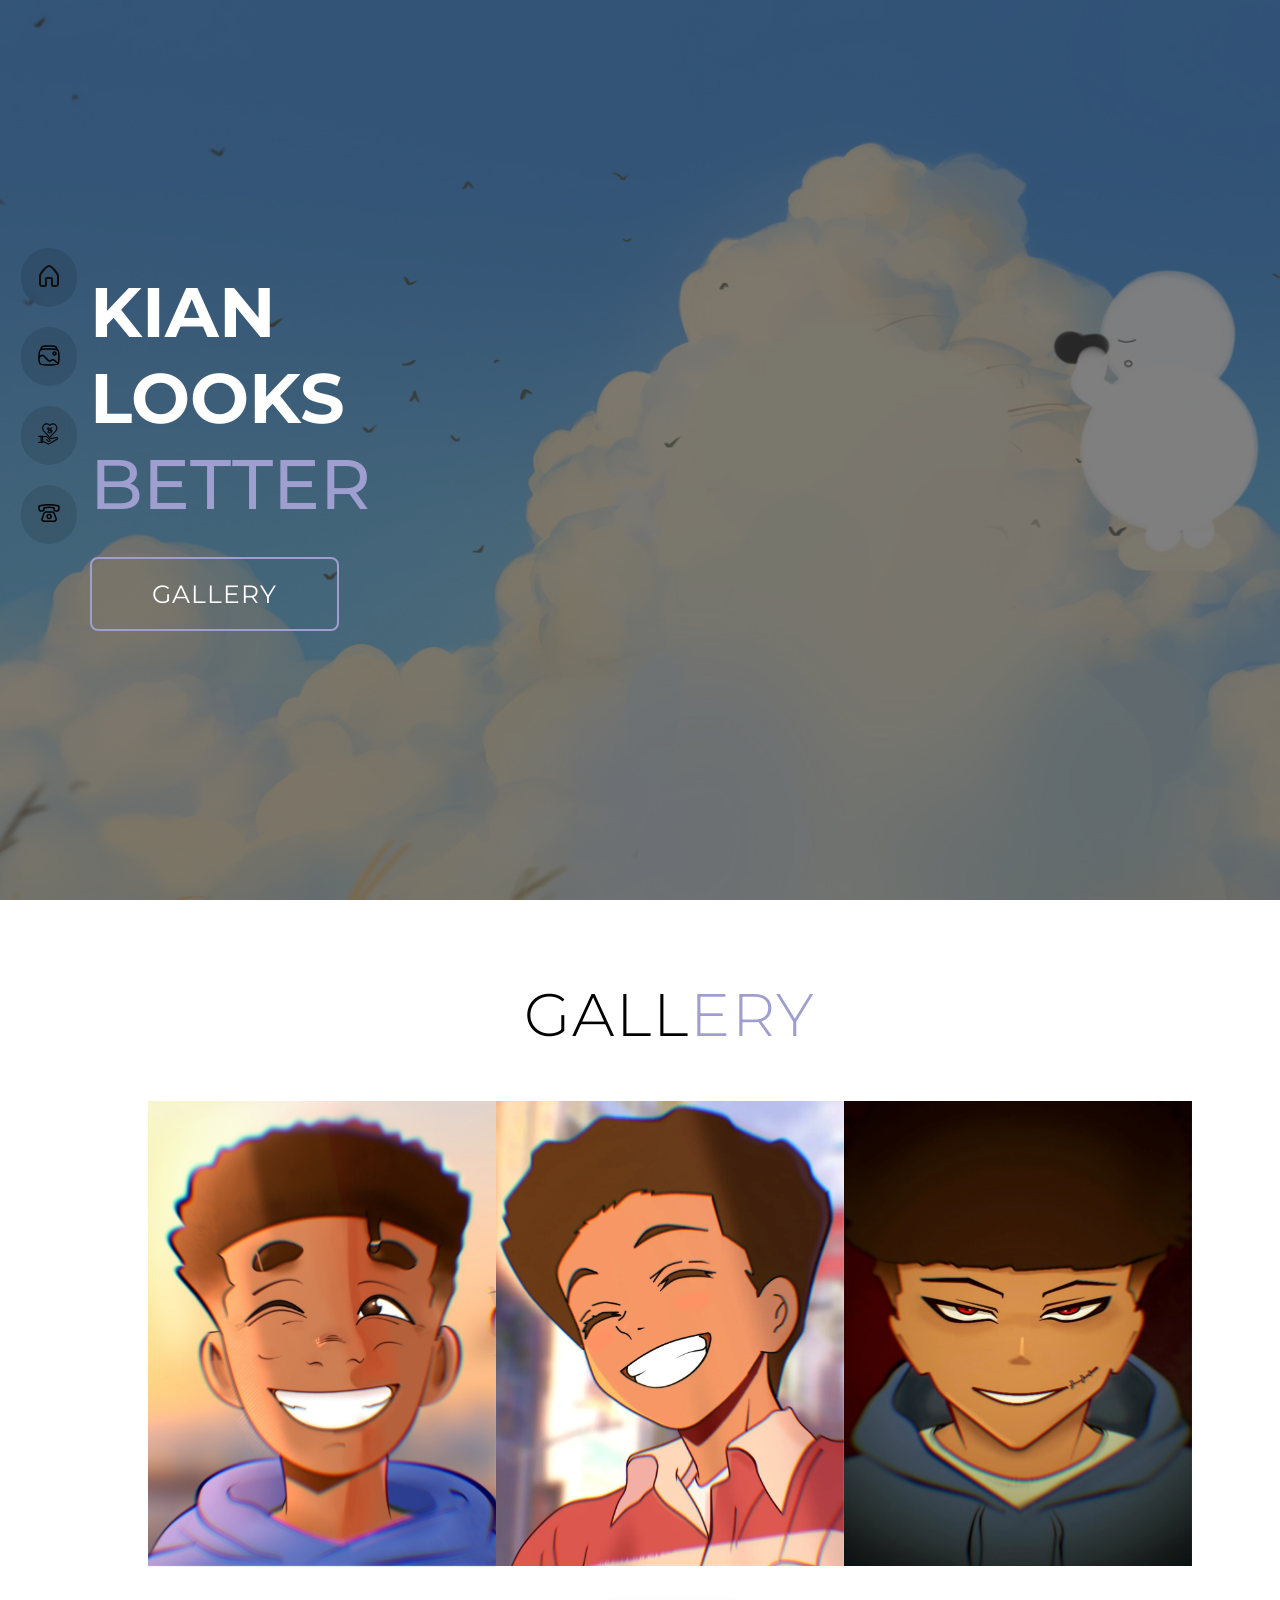
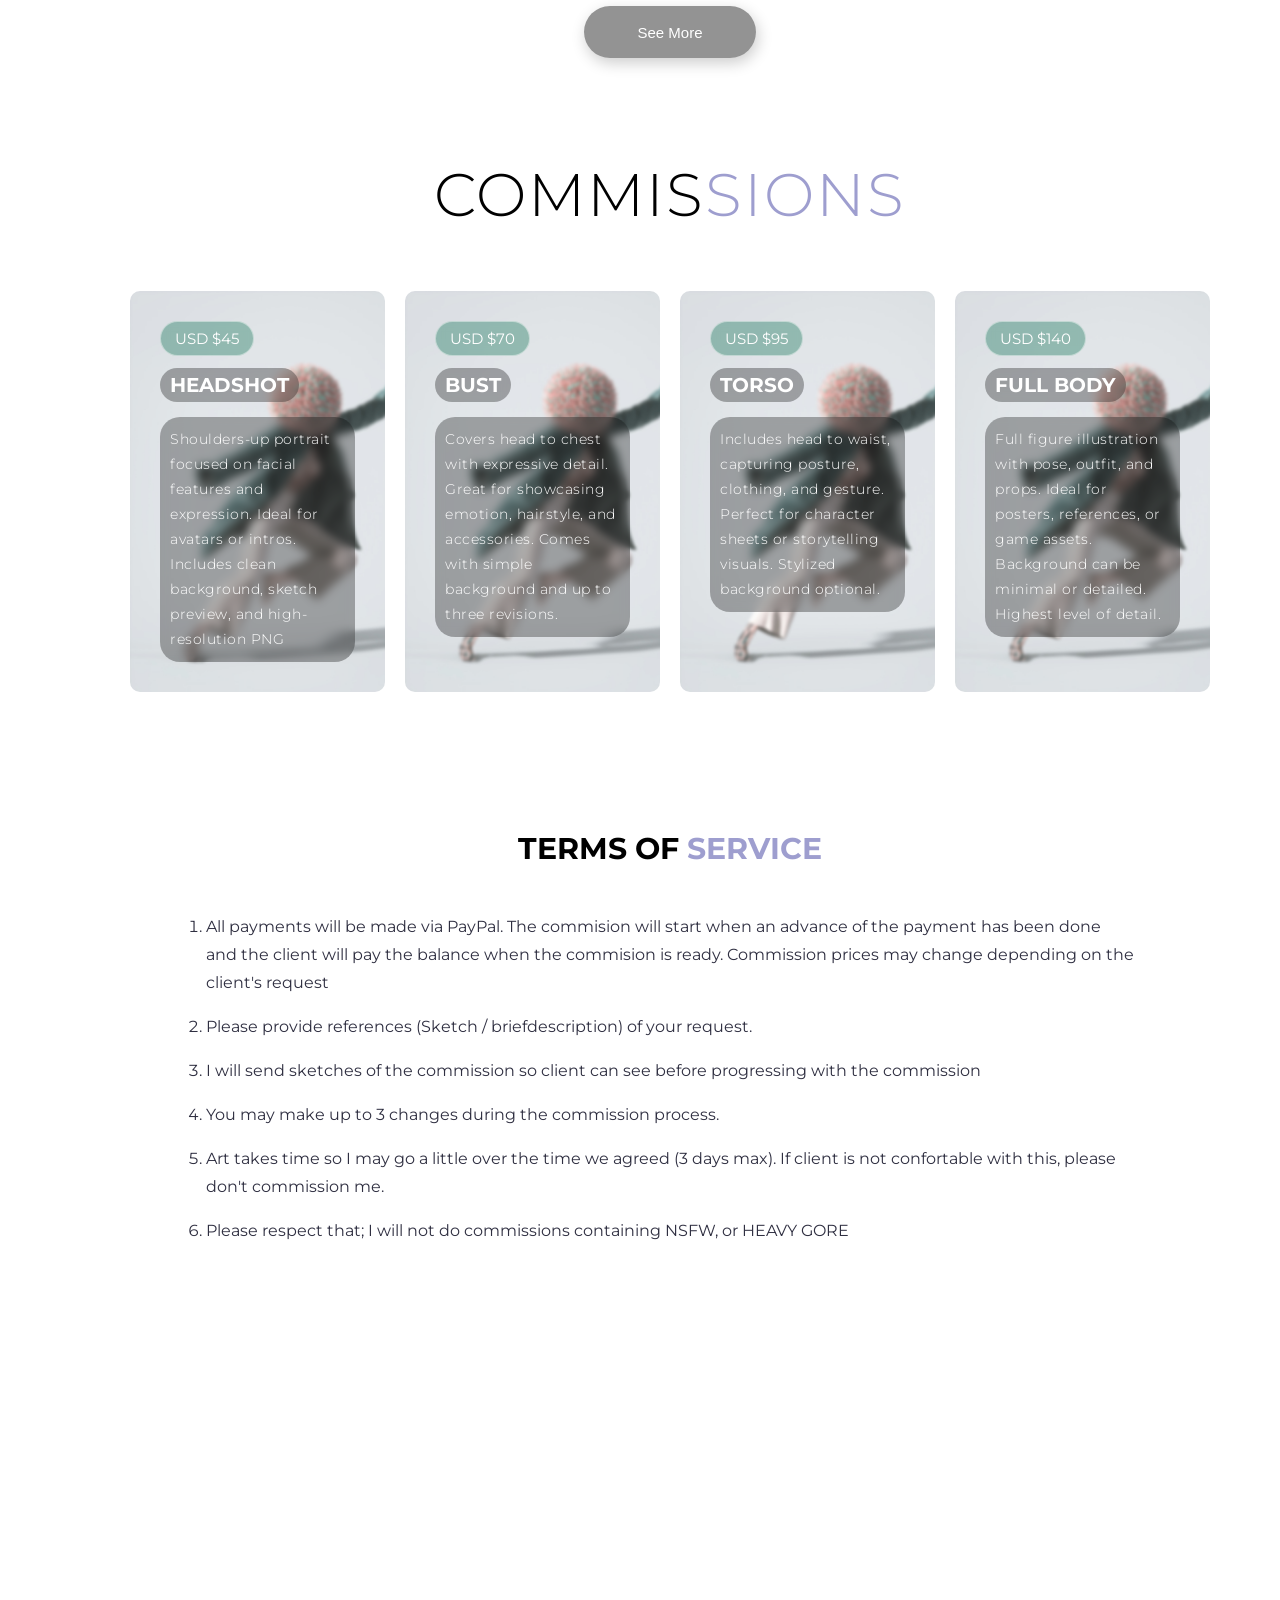
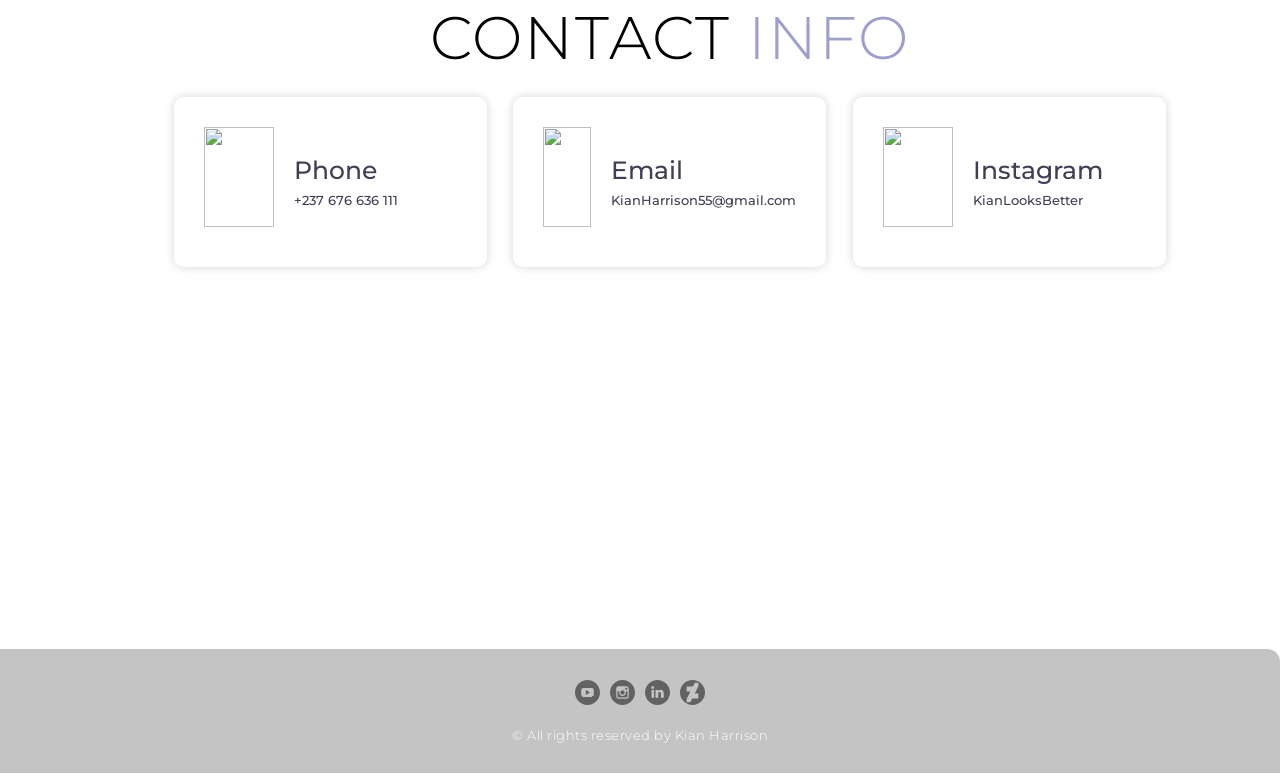
==== index.html @ c5bd02fd "initail commit" ====
<!DOCTYPE html>

<html lang="en">
<head>
  <meta charset="UTF-8">
  <meta http-equiv="X-UA-Compatible" content="IE=edge">
  <meta name="viewport" content="width=device-width, initial-scale=1.0">
  
  <title>KianLooksBetter</title>
  <meta name="title" content="KianLooksBetter | Digital Artist & Animator">
  <meta name="description" content="Professional website of Kian Harrison, known for his online brand KianLooksBetter. Kian is a digital artist, 2D/3D animator, motion graphics designer, and a software engineering student in FET.">
  <meta name="robots" content="index, follow">
  <link rel="canonical" href="https://kianlooksbetter.netlify.app/">

  <meta property="og:type" content="website">
  <meta property="og:url" content="https://kianlooksbetter.netlify.app/">
  <meta property="og:title" content="kianlooksbetter - digital artist">
  <meta property="og:description" content="Kian creates vibrant digital illustrations; produces, directs, and animates stylized animated short films, animated music videos, and creates animated ads for brand recognition. Kian also shares his personal work of story-time animations and short comedic skits on platforms like YouTube and Instagram.">
  <meta property="og:image" content="https://kianlooksbetter.netlify.app/og-image.jpg"> <meta name="twitter:card" content="summary_large_image">
  <meta name="twitter:url" content="https://kianlooksbetter.netlify.app/">
  <meta name="twitter:title" content="kianlooksbetter - digital artist">
  <meta name="twitter:description" content="Kian creates vibrant digital illustrations, stylized animated short films, and animated ads for brand recognition.">
  <meta name="twitter:image" content="https://kianlooksbetter.netlify.app/og-image.jpg">

  <meta name="google-site-verification" content="Yb14NvJDjjYv91rK5O_ESlrS-zymv6TbmRtgCxAsvvU" />
  <link rel="icon" type="image/svg+xml" href="logo.svg">
  
  <link rel="preconnect" href="https://fonts.googleapis.com">
  <link rel="preconnect" href="https://fonts.gstatic.com" crossorigin>

  <link rel="stylesheet" href="css/style.css">
  <link rel="stylesheet" href="https://fonts.googleapis.com/css2?family=Material+Symbols+Rounded:opsz,wght,FILL,GRAD@48,400,0,0" />
</head>
<body>

      <!-- Hero Section  -->
      <section id="hero">
        <div class="hero container">
          <div>
            <h1>KIAN<span></span></h1>
            <h1>LOOKS<span></span></h1>
            <h1>BETTER <span></span></h1>
            <a href="gallery.html" type="button" class="cta">Gallery</a>
          </div>
        </div>
      </section>
      <!-- End Hero Section  -->
      <br><br><br><br><br><br>

    <div class="nav-grid2">
        <a href="#hero" data-after="Home">
          <div class="nav-options2">
            <img src="icons/home-icon.svg">
            <p style="margin-left: -4px;">Home</p>
         </div>
        </a>
        <a href="#gallery" data-after="gallery">
          <div class="nav-options2">
            <img src="icons/gallery-icon.svg">
            <p style="margin-left: -7px;">Gallery</p>
         </div>
        </a>
        <a href="#services" data-after="Service">
          <div class="nav-options2">
            <img src="icons/commission-icon.svg">
            <p>Commi..</p>
         </div>
        </a>
        <a href="#contact" data-after="Contact">
          <div class="nav-options2">
            <img src="icons/contact-icon.svg">
            <p>Contact</p>
         </div>
        </a>
    </div>
    <div class="nav-grid">
      <a href="#hero" data-after="Home">
        <div class="nav-options">
          <img src="icons/home-icon.svg">
          <p>Home</p>
       </div>
      </a>
      <a href="#gallery" data-after="gallery">
        <div class="nav-options">
          <img src="icons/gallery-icon.svg">
          <p>Gallery</p>
       </div>
      </a>
      <a href="#services" data-after="Service">
        <div class="nav-options">
          <img src="icons/commission-icon.svg">
          <p>Commisions</p>
       </div>
      </a>
      <a href="#contact" data-after="Contact">
        <div class="nav-options">
          <img src="icons/contact-icon.svg">
          <p>Contact</p>
       </div>
      </a>
  </div>
    <div class="feed-grid">   

      <!-- Gallery Section -->
      <section id="gallery">
        <h1 class="section-title">Gall<span>ery</span></h1>
        <div class="contain">
        <div class="photo-gallery">
          <div>
              <img src="art/1.jpg">
          </div>
          <div>
              <img src="art/2.jpg">
          </div>
          <div>
              <img src="art/3.png">
          </div>
        </div>
    </div>
        <a href="gallery.html"><input type="button" class="button" name="" value="See More" style="align-items: center; align-content: center; justify-content: center; margin: auto; display: flex;"></a>
      </section>
      <!-- End Gallery Section -->

      <!-- Service Section -->
      <section id="services">
        <div class="services container">
          <div class="service-top">
            <h1 class="section-title">commis<span>sions</span></h1>
          </div>
          <div class="service-bottom">
            <a class="service-card-link" href="service-details.html?service=headshot" aria-label="View HeadShot commission details">
              <div class="service-item" style="background-image: url(img/paint.jpg);">
                <span class="service-price">USD $45</span>
                <h2>HeadShot</h2>
                <p>Shoulders-up portrait focused on facial features and expression. Ideal for avatars or intros. Includes clean background, sketch preview, and high-resolution PNG</p>
              </div>
            </a>
            <a class="service-card-link" href="service-details.html?service=bust" aria-label="View Bust commission details">
              <div class="service-item" style="background-image: url(img/paint.jpg);">
                <span class="service-price">USD $70</span>
                <h2>Bust</h2>
                <p>Covers head to chest with expressive detail. Great for showcasing emotion, hairstyle, and accessories. Comes with simple background and up to three revisions.</p>
              </div>
            </a>
            <a class="service-card-link" href="service-details.html?service=torso" aria-label="View Torso commission details">
              <div class="service-item" style="background-image: url(img/paint.jpg);">
                <span class="service-price">USD $95</span>
                <h2>Torso</h2>
                <p>Includes head to waist, capturing posture, clothing, and gesture. Perfect for character sheets or storytelling visuals. Stylized background optional.</p>
              </div>
            </a>
            <a class="service-card-link" href="service-details.html?service=full-body" aria-label="View Full Body commission details">
              <div class="service-item" style="background-image: url(img/paint.jpg);">
                <span class="service-price">USD $140</span>
                <h2>Full Body</h2>
                <p>Full figure illustration with pose, outfit, and props. Ideal for posters, references, or game assets. Background can be minimal or detailed. Highest level of detail.</p>
              </div>
            </a>
          </div>
          <br><br><br><br><br><br>
          <div style="padding: 60px 10% 0px 10%;">
            
            <h1 style="font-size: 30px;">TERMS OF <span style="color: rgb(158, 158, 207);">SERVICE</span></h1><br><br>

            <div style="font-size: 16px; padding-top: 10px;">
              <ol style="list-style-type: number; text-align: left;">
                <li style="padding-top: 10px; color: rgb(47, 47, 65); line-height: 28px;"> All payments will be made via PayPal. The commision will start when an advance of the payment has been done and the client will pay the balance when the commision is ready. Commission prices may change depending on the client's request</li>
                <li style="padding-top: 16px; color: rgb(47, 47, 65); line-height: 28px;"> Please provide references (Sketch / briefdescription) of your request.</li>
                <li style="padding-top: 16px; color: rgb(47, 47, 65); line-height: 28px;"> I will send sketches of the commission so client can see before progressing with the commission</li>
                <li style="padding-top: 16px; color: rgb(47, 47, 65); line-height: 28px;"> You may make up to 3 changes during the commission process.</li>
                <li style="padding-top: 16px; color: rgb(47, 47, 65); line-height: 28px;"> Art takes time so I may go a little over the time we agreed (3 days max). If client is not confortable with this, please don't commission me.</li>
                <li style="padding-top: 16px; color: rgb(47, 47, 65); line-height: 28px;"> Please respect that; I will not do commissions containing NSFW, or HEAVY GORE</li>
              </ol>
            </div>
        </div>        
      </div>
      </section>
      <!-- End Service Section -->
      <br><br><br>
      <!-- Contact Section -->
      <section id="contact">
        <div class="contact container">
          <div>
            <h1 class="section-title">Contact <span>info</span></h1><br>
          </div>
          <div class="contact-items">
            <div class="contact-item">
              <div class="icon"><img src="https://img.icons8.com/bubbles/100/000000/phone.png" /></div>
              <div class="contact-info">
                <h1>Phone</h1>
                <h2>+237 676 636 111</h2>
              </div>
            </div>
            <div class="contact-item">
              <div class="icon"><img src="https://img.icons8.com/bubbles/100/000000/new-post.png" /></div>
              <div class="contact-info">
                <h1>Email</h1>
                <h2>KianHarrison55@gmail.com</h2>
              </div>
            </div>
              <div class="contact-item">
      
              <div class="icon"><img src="https://img.icons8.com/bubbles/100/000000/instagram.png" /></div>
              <div class="contact-info">
                <a href="https://www.instagram.com/kianlooksbetter/" target="_blank"><h1>Instagram</h1>
                <h2>KianLooksBetter</h2></a>
              </div>
            </div>   	
          </div>
        </div>
      </section>
      <!-- End Contact Section -->
      <br><br><br><br><br>

    </div>

      <!-- Footer -->
      <section id="footer">
        <div class="footer container">
        <div style="display: flex; padding-top: 2%; padding-bottom: 10px;">
          <div style=" opacity: 0.5;"><a href="https://www.youtube.com/@kianlooksbetter" target="_blank"><img src="icons/youtube-icon.svg" /></a></div>
          <div style=" opacity: 0.5;"><a href="https://www.instagram.com/kianlooksbetter" target="_blank"><img src="icons/instagram-icon.svg" /></a></div>
          <div style=" opacity: 0.5;"><a href="https://www.linkedin.com/kianlooksbetter" target="_blank"><img src="icons/linkedin-icon.svg" /></a></div>
          <div style=" opacity: 0.5;"><a href="https://www.deviantart.com/kianlooksbetter" target="_blank"><img style="border-radius: 50%;" src="icons/deviantart-icon.svg" /></a></div>
        </div>
          <p style="padding-bottom: 2%;">© All rights reserved by Kian Harrison</p>
        </div>
      </section>
      <!-- End Footer -->
  <script src="./app.js"></script>
</body>

</html>
---- css/style.css ----
@import 'https://fonts.googleapis.com/css?family=Montserrat:300, 400, 700&display=swap';
* {
  padding: 0;
  margin: 0;
  box-sizing: border-box;
}

html {
  font-size: 10px;
  font-family: 'Montserrat', sans-serif;
  scroll-behavior: smooth;
}

/* Scroll reveal system */
.reveal-ready {
  opacity: 0;
  transform: translate3d(0, 36px, 0) scale(0.985);
  filter: blur(6px);
  transition:
    opacity 780ms cubic-bezier(0.22, 1, 0.36, 1),
    transform 780ms cubic-bezier(0.22, 1, 0.36, 1),
    filter 780ms cubic-bezier(0.22, 1, 0.36, 1);
  transition-delay: var(--reveal-delay, 0ms);
  will-change: opacity, transform, filter;
}

.reveal-ready.revealed {
  opacity: 1;
  transform: translate3d(0, 0, 0) scale(1);
  filter: blur(0);
}

a {
  text-decoration: none;
}

.container {
  min-height: 100vh;
  width: 100%;
  display: flex;
  align-items: center;
  justify-content: center;
}
.container div div a img{
  width: 35px;
  height: 35px;
  padding: 5px;
}
img {
  height: 100%;
  width: 100%;
  object-fit: cover;
}
p {
  color: black;
  font-size: 1.4rem;
  margin-top: 5px;
  line-height: 2.5rem;
  font-weight: 300;
  letter-spacing: 0.05rem;
}
.section-title {
  font-size: 4rem;
  font-weight: 300;
  color: black;
  margin-bottom: 10px;
  text-transform: uppercase;
  letter-spacing: 0.2rem;
  text-align: center;
}
.section-title span {
  color: rgb(158, 158, 207);;
}

.contain{
    max-width: 1224px;
    width: 90%;
    margin: auto;
    padding: 40px 0;
}

.photo-gallery2{
    display: grid;
    grid-template-columns: 1fr 1fr 1fr 1fr;
    column-gap: 8px;
    row-gap: 30px;
}
.photo-gallery{
  display: grid;
  grid-template-columns: 1fr 1fr 1fr;
}
.card{
    position: relative;
}

.card p{
  position: absolute;
  bottom: 10px;
  padding-left: 5px;
  color: white;
  background-color: #94949449;
  transition: 0.25s ease;
  border-top-right-radius: 50px;
  border-bottom-right-radius: 50px;
}

.column{
    display: flex;
    flex-direction: column;
    gap: 20px;
}

.photo-gallery2 div img{
  width: 100%;
  height: 100%;
  object-fit: cover;
  transition: 0.5s ease;
  border-radius: 10px;
}

.photo-gallery2 div img:hover{
  width: 100%;
  height: 100%;
  box-shadow: 10px 10px 24px rgba(0,0,0,0.5);
  opacity: 0.95;
  cursor: zoom-in;
  border-radius: 0px;
}

.card:hover p{
  border-top-right-radius: 0px;
  border-bottom-right-radius: 0px;
}

.photo-gallery div img{
    width: 100%;
    height: 100%;
    object-fit: cover;
    transition: 0.5s ease;
}

.photo-gallery div img:hover{
    width: 100%;
    height: 100%;
    box-shadow: 10px 10px 24px rgba(0,0,0,0.5);
    opacity: 0.95;
}

.feed-grid{
  margin-left: 90px;
  margin-right: 30px;
}
.nav-grid{
    top: 22%;
    left: 0;
    right: 0;
    bottom: 34%;
    position: fixed;
    display: flex;
    flex-direction: column;
    align-items: center;
    width: 90px;
    z-index: 100;
    margin-left: 4px;
    justify-content: center;
    row-gap: 20px;
}
.nav-grid2{
  display: none;
}
.nav-options{
  position: relative;
  background-color:#0000001c;
  backdrop-filter: blur(8px);
  padding: 16px;
  border-radius: 50px;
  transition: 0.25s;
}

.nav-options img{
  width: 24px;
  height: 24px;
}

.nav-options p{
  position: absolute;
  top: 2%;
  left: 40px;
  padding: 8px 12px;
  display: none;
  transition: 0.25s;
}
.nav-options:hover{
  transform: translateX(46px);
  padding-right: 120px;
}
.nav-options:hover p{
  display: block;
  border-top-right-radius: 50px;
  border-bottom-right-radius: 50px;
}

@media(max-width: 768px){
    .photo-gallery{
        flex-direction: column;
    }
}

.button{
    width: 172px;
    height: 52px;
    font-size: 15px;
    color: white;
    background-color: #33333386;
    border:none;
    border-radius: 50px;
    transition: 0.25s;
    backdrop-filter: blur(4px);
    box-shadow: 2px 5px 15px rgba(0,0,0,0.2); 
}

.button:hover{
    cursor: pointer;
    background-color: #33333360;
}
.button:active{
  background-color: #33333327;
}

.btn{
    margin-top: 1rem;
    display: inline-block;
    background:var(--black);
    color:#fff;
    border-radius: .5rem;
    padding:.9rem 3rem;
    cursor: pointer;
    font-size: 1.7rem;
}

.btn:hover{
    background:var(--orange);
}
.cta {
  display: inline-block;
  padding: 10px 30px;
  color: white;
  background-color: transparent;
  border: 2px solid rgb(158, 158, 207);
  font-size: 2rem;
  text-transform: uppercase;
  letter-spacing: 0.1rem;
  margin-top: 30px;
  transition: 0.3s ease;
  transition-property: background-color, color;
  border-radius: 8px;
}
.cta:hover {
  color: white;
  background-color: rgb(158, 158, 207);
}
.brand h1 {
  font-size: 3rem;
  text-transform: uppercase;
  color: white;
}
.brand h1 span {
  color: rgb(158, 158, 207);
}

/* Header section */
#header .header {
  min-height: 8vh;
  background-color: rgba(31, 30, 30, 0.24);
  transition: 0.3s ease background-color;
}
#header .nav-bar {
  display: flex;
  align-items: center;
  justify-content: space-between;
  width: 100%;
  height: 100%;
  max-width: 1300px;
  padding: 0 10px;
}
#header .nav-list ul {
  list-style: none;
  position: absolute;
  background-color: gray;
  width: 100vw;
  height: 100vh;
  left: 100%;
  top: 0;
  display: flex;
  flex-direction: column;
  justify-content: center;
  align-items: center;
  z-index: 1;
  overflow-x: hidden;
  transition: 0.5s ease left;
}
#header .nav-list ul.active {
  left: 0%;
}
#header .nav-list ul a {
  font-size: 2.5rem;
  font-weight: 500;
  letter-spacing: 0.2rem;
  text-decoration: none;
  color: white;
  padding: 20px;
  display: block;
  transition: 0.3s;
}

#header .nav-list ul li:hover a {
  color: rgb(158, 158, 207);
  transition: 0.2s;
}
#header .hamburger {
  height: 60px;
  width: 60px;
  display: inline-block;
  border: 3px solid white;
  border-radius: 50%;
  position: relative;
  display: flex;
  align-items: center;
  justify-content: center;
  z-index: 100;
  cursor: pointer;
  transform: scale(0.8);
  margin-right: 20px;
}
#header .hamburger:after {
  position: absolute;
  content: '';
  height: 100%;
  width: 100%;
  border-radius: 50%;
  border: 3px solid white;
  animation: hamburger_puls 1s ease infinite;
}
#header .hamburger .bar {
  height: 2px;
  width: 30px;
  position: relative;
  background-color: white;
  z-index: -1;
}
#header .hamburger .bar::after,
#header .hamburger .bar::before {
  content: '';
  position: absolute;
  height: 100%;
  width: 100%;
  left: 0;
  background-color: white;
  transition: 0.3s ease;
  transition-property: top, bottom;
}
#header .hamburger .bar::after {
  top: 8px;
}
#header .hamburger .bar::before {
  bottom: 8px;
}
#header .hamburger.active .bar::before {
  bottom: 0;
}
#header .hamburger.active .bar::after {
  top: 0;
}
/* End Header section */

/* Hero section fades in */
#hero {
  background-image: url(../hero/hero-img.jpg);
  background-size: cover;
  background-position: top center;
  position: relative;
  z-index: 1;

  opacity: 0;
  animation: fadeIn 1.2s ease-out forwards;
}

#hero::after {
  content: '';
  position: absolute;
  left: 0;
  top: 0;
  height: 100%;
  width: 100%;
  background-color: black;
  opacity: 0.5;
  z-index: -1;
}

/* Text + button fade up */
#hero .cta {
  opacity: 0;
  transform: translateY(30px);
  animation: fadeUp 1s ease-out forwards;
}

/* Staggered delays for each element */
#hero .cta { animation-delay: 3.2s; }

/* Keyframes */
@keyframes fadeIn {
  from { opacity: 0; }
  to { opacity: 1; }
}

@keyframes fadeUp {
  from { opacity: 0; transform: translateY(30px); }
  to { opacity: 1; transform: translateY(0); }
}


#hero .hero {
  max-width: 1200px;
  margin: 0 auto;
  padding: 0 50px;
  justify-content: flex-start;
}
#hero h1 {
  display: block;
  width: fit-content;
  font-size: 4rem;
  position: relative;
  color: transparent;
  animation: text_reveal 0.5s ease forwards;
  animation-delay: 1s;
}
#hero h1:nth-child(1) {
  animation-delay: 1s;
}
#hero h1:nth-child(2) {
  animation-delay: 2s;
}
#hero h1:nth-child(3) {
  animation: text_reveal_name 0.5s ease forwards;
  animation-delay: 3s;
}
#hero h1 span {
  position: absolute;
  top: 0;
  left: 0;
  height: 100%;
  width: 0;
  background-color: rgb(158, 158, 207);
  animation: text_reveal_box 1s ease;
  animation-delay: 0.5s;
}
#hero h1:nth-child(1) span {
  animation-delay: 0.5s;
}
#hero h1:nth-child(2) span {
  animation-delay: 1.5s;
}
#hero h1:nth-child(3) span {
  animation-delay: 2.5s;
}

/* End Hero Section */

/* Services Section */
#services .services {
  flex-direction: column;
  text-align: center;
  max-width: 1500px;
  margin: 0 auto;
  padding: 100px 0 0 0;
}
#services .service-top {
  max-width: 500px;
  margin: 0 auto;
}
#services .service-bottom {
  display: flex;
  align-items: stretch;
  justify-content: center;
  flex-wrap: wrap;
  margin-top: 50px;
  gap: 20px;
}
#services .service-card-link {
  flex-basis: 80%;
  margin: 0 5%;
  display: flex;
  color: inherit;
}
#services .service-item {
  display: flex;
  align-items: flex-start;
  justify-content: flex-start;
  flex-direction: column;
  width: 100%;
  min-height: 290px;
  height: 100%;
  padding: 30px;
  border-radius: 10px;
  background-size: cover;
  margin: 0;
  position: relative;
  z-index: 1;
  overflow: hidden;
  transition: transform 0.25s ease, box-shadow 0.25s ease;
}
#services .service-item::after {
  content: '';
  position: absolute;
  left: 0;
  top: 0;
  height: 100%;
  width: 100%;
  opacity: 0.9;
  z-index: -1;
}
#services .service-card-link:hover .service-item,
#services .service-card-link:focus-visible .service-item {
  transform: translateY(-6px);
  box-shadow: 0 18px 32px rgba(0, 0, 0, 0.28);
}
#services .service-card-link:focus-visible {
  outline: none;
}
#services .service-bottom .icon {
  height: 80px;
  width: 80px;
  margin-bottom: 20px;
}
#services .service-price {
  font-size: 1.5rem;
  color: white;
  border: 1px solid rgba(255, 255, 255, 0.45);
  border-radius: 999px;
  padding: 7px 14px;
  background-color: rgba(0, 108, 75, 0.35);
  margin-bottom: 12px;
  backdrop-filter: blur(4px);
}
#services .service-item h2 {
  font-size: 2rem;
  color: white;
  margin-bottom: 10px;
  text-transform: uppercase;
  background-color:#0000004f;
  border-radius: 20px;
  padding: 5px 10px;
  backdrop-filter: blur(4px); 
}
#services .service-item p {
  color: white;
  text-align: left;
  background-color:#0000004f;
  border-radius: 20px;
  padding: 10px;
  backdrop-filter: blur(4px); 
}
#services .service-cta-text {
  margin-top: auto;
  font-size: 1.3rem;
  color: white;
  letter-spacing: 0.04rem;
  text-transform: uppercase;
  border-bottom: 1px solid rgba(255, 255, 255, 0.6);
  padding-bottom: 4px;
}
/* End Services Section */

.slider-wrapper {
  position: relative;
}

.slider-wrapper .image-list {
  display: grid;
  grid-template-columns: repeat(10, 1fr);
  gap: 18px;
  font-size: 0;
  list-style: none;
  margin-bottom: 30px;
  overflow-x: auto;
  scrollbar-width: none;
}


.slider-wrapper .image-list .image-item {
  width: 325px;
  height: 400px;
  object-fit: cover;
}

/* Projects section */
#projects .projects {
  flex-direction: column;
  max-width: 1200px;
  margin: 0 auto;
  padding: 100px 0;
}
#projects .projects-header h1 {
  margin-bottom: 50px;
}
#projects .all-projects {
  display: flex;
  align-items: center;
  justify-content: center;
  flex-direction: column;
}
#projects .project-item {
  display: flex;
  align-items: center;
  justify-content: center;
  flex-direction: column;
  width: 80%;
  margin: 20px auto;
  overflow: hidden;
  border-radius: 10px;
}
#projects .project-info {
  padding: 30px;
  flex-basis: 50%;
  height: 100%;
  display: flex;
  align-items: flex-start;
  justify-content: center;
  flex-direction: column;
  color: white;
}
#projects .project-info h1 {
  font-size: 4rem;
  font-weight: 500;
}
#projects .project-info h2 {
  font-size: 1.8rem;
  font-weight: 500;
  margin-top: 10px;
}
#projects .project-info p {
  color: white;
}
#projects .project-img {
  flex-basis: 50%;
  height: 300px;
  overflow: hidden;
  position: relative;
}
#projects .project-img:after {
  content: '';
  position: absolute;
  left: 0;
  top: 0;
  height: 100%;
  width: 100%;
  opacity: 0.7;
}
#projects .project-img img {
  transition: 0.3s ease transform;
}
#projects .project-item:hover .project-img img {
  transform: scale(1.1);
}
/* End Projects section */

/* About Section */
#about .about {
  flex-direction: column-reverse;
  text-align: center;
  max-width: 1200px;
  margin: 0 auto;
  padding: 100px 20px;
}
#about .col-left {
  width: 250px;
  height: 360px;
}
#about .col-right {
  width: 100%;
}
#about .col-right h2 {
  font-size: 1.8rem;
  font-weight: 500;
  letter-spacing: 0.2rem;
  margin-bottom: 10px;
}
#about .col-right p {
  margin-bottom: 20px;
}
#about .col-right .cta {
  color: black;
  margin-bottom: 50px;
  padding: 10px 20px;
  font-size: 2rem;
}
#about .col-left .about-img {
  height: 100%;
  width: 100%;
  position: relative;
  border: 10px solid white;
}
#about .col-left .about-img::after {
  content: '';
  position: absolute;
  left: -33px;
  top: 19px;
  height: 98%;
  width: 98%;
  border: 7px solid rgb(158, 158, 207);
  z-index: -1;
}
/* End About Section */

/* contact Section */
#contact
 .contact {
  flex-direction: column;
  max-width: 1200px;
  margin: 0 auto;
  width: 90%;
}
#contact .contact-items {
  /* max-width: 400px; */
  width: 100%;
}
#contact .contact-item {
  width: 80%;
  padding: 20px;
  text-align: center;
  border-radius: 10px;
  padding: 30px;
  margin: 30px;
  display: flex;
  justify-content: center;
  align-items: center;
  flex-direction: column;
  box-shadow: 0px 0px 10px 0 #0000002c;
  transition: 0.35s ease box-shadow;
}
#contact .contact-item:hover {
  box-shadow: 0px 0px 30px 0 #0000002c;
}
#contact .icon {
  width: 70px;
  margin: 0 auto;
  margin-bottom: 10px;
}
#contact .contact-info h1 {
  font-size: 2.5rem;
  font-weight: 500;
  margin-bottom: 5px;
}
#contact .contact-info h2 {
  font-size: 1.3rem;
  line-height: 2rem;
  font-weight: 500;
}
/*End contact Section */

/* Footer */
#footer {
  background-color:#0000003b;
  border-top-right-radius: 1vw;
  backdrop-filter: blur(8px); 
}
#footer .footer {
  min-height: 100px;
  flex-direction: column;
}
#footer p {
  margin: 0;
  color: white;
  font-size: 1.3rem;
  cursor: default;
}

/* End Footer */

/* Keyframes */

@keyframes text_reveal_box {
  50% {
    width: 100%;
    left: 0;
  }
  100% {
    width: 0;
    left: 100%;
  }
}
@keyframes text_reveal {
  100% {
    color: white;
  }
}
@keyframes text_reveal_name {
  100% {
    color: rgb(158, 158, 207);
    font-weight: 500;
  }
}
/* End Keyframes */
@media (max-width: 1100px) and (max-width: 1040px){
  .photo-gallery2{
    display: grid;
    grid-template-columns: 1fr 1fr 1fr;
    column-gap: 15px;
    row-gap: 30px;
  }
}

@media (max-width: 999px) and (max-width: 710px){

  .photo-gallery2{
    display: grid;
    grid-template-columns: 1fr 1fr;
    column-gap: 15px;
    row-gap: 30px;
  }
  .feed-grid{
    margin-left: 0;
    margin-right: 0; 
  }
  .nav-grid{
    display: none;
  }
  .nav-grid2{
    display: flex;
    left: 6%;
    right: 6%;
    bottom: 2%;
    position: fixed;
    flex-direction: row;
    align-items: center;
    z-index: 100;
    padding-top: 10px;
    justify-items: center;
    justify-content: space-evenly;
    background-color: rgba(173, 173, 173, 0.349);
    backdrop-filter: blur(4px);
    border-radius: 50px;
    padding: 10px 0 5px 0;
  }
  .nav-options2 img{
    width: 30px;
    height: 30px;
  }
  .nav-options2 p{
    font-size: 12px;
    margin-left: -9px;
    margin-top: 0px;
  }
  #footer{
    height: 190px;
    padding-top: 20px;
  }
  #contact .contact-item .contact-info h1, h2{
    color: rgb(62, 62, 85);
    cursor: default;
    transition: 0.25s;
  }
  #contact .contact-item .contact-info h1:hover{
    color: rgb(158, 158, 207);
    cursor: pointer;
  } 
  #contact .contact-item .contact-info h2:hover{
    color: rgb(158, 158, 207);
    cursor: pointer;
  }  
}
@media (max-width: 700px) and (max-width: 650px){

  .photo-gallery2{
    display: grid;
    grid-template-columns: 1fr 1fr;
    column-gap: 15px;
    row-gap: 30px;
  }
  .feed-grid{
    margin-left: 0;
    margin-right: 0; 
  }
  .nav-grid{
    display: none;
  }
  .nav-grid2{
    display: flex;
    left: 8%;
    right: 8%;
    bottom: 8px;
    position: fixed;
    flex-direction: row;
    align-items: center;
    z-index: 100;
    padding-top: 10px;
    justify-items: center;
    justify-content: space-evenly;
    background-color: rgba(173, 173, 173, 0.349);
    backdrop-filter: blur(4px);
    border-radius: 50px;
    padding: 8px 0 4px 0;
  }
  .nav-options2 img{
    width: 28px;
    height: 28px;
  }
  .nav-options2 p{
    font-size: 12px;
    margin-left: -10px;
    margin-top: 0px;
  }
  #footer{
    height: 190px;
    padding-top: 20px;
  }
  #contact .contact-item .contact-info h1, h2{
    color: rgb(62, 62, 85);
    cursor: default;
    transition: 0.25s;
  }
  #contact .contact-item .contact-info h1:hover{
    color: rgb(158, 158, 207);
    cursor: pointer;
  } 
  #contact .contact-item .contact-info h2:hover{
    color: rgb(158, 158, 207);
    cursor: pointer;
  }  
}

/* Media Query For Tablet */
@media only screen and (min-width: 768px) {
  .cta {
    font-size: 2.5rem;
    padding: 20px 60px;
  }
  h1.section-title {
    font-size: 6rem;
  }

  /* Hero */
  #hero h1 {
    font-size: 7rem;
  }
  /* End Hero */

  /* Services Section */
  #services .service-bottom .service-card-link {
    flex-basis: 45%;
    margin: 0;
  }
  /* End Services Section */

  /* Project */
  #projects .project-item {
    flex-direction: row;
  }
  #projects .project-item:nth-child(even) {
    flex-direction: row-reverse;
  }
  #projects .project-item {
    height: 400px;
    margin: 0;
    width: 100%;
    border-radius: 0;
  }
  #projects .all-projects .project-info {
    height: 100%;
  }
  #projects .all-projects .project-img {
    height: 100%;
  }
  /* End Project */

  /* About */
  #about .about {
    flex-direction: row;
  }
  #about .col-left {
    width: 600px;
    height: 400px;
    padding-left: 60px;
  }
  #about .about .col-left .about-img::after {
    left: -45px;
    top: 34px;
    height: 98%;
    width: 98%;
    border: 10px solid rgb(158, 158, 207);
  }
  #about .col-right {
    text-align: left;
    padding: 30px;
  }
  #about .col-right h1 {
    text-align: left;
  }
  /* End About */

  /* contact  */
  #contact .contact {
    flex-direction: column;
    padding: 100px 0;
    align-items: center;
    justify-content: center;
    min-width: 20vh;
  }
  #contact .contact-items {
    width: 100%;
    display: flex;
    flex-direction: row;
    justify-content: space-evenly;
    margin: 0;
  }
  #contact .contact-item {
    width: 30%;
    margin: 0;
    flex-direction: row;
  }
  #contact .contact-item .icon {
    height: 100px;
    width: 100px;
  }
  #contact .contact-item .icon img {
    object-fit: contain;
  }
  #contact .contact-item .contact-info {
    width: 100%;
    text-align: left;
    padding-left: 20px;
  }
  #contact .contact-item .contact-info h1, h2{
    color: rgb(62, 62, 85);
    cursor: default;
    transition: 0.25s;
  }
  #contact .contact-item .contact-info h1:hover{
    color: rgb(158, 158, 207);
    cursor: pointer;
  } 
  #contact .contact-item .contact-info h2:hover{
    color: rgb(158, 158, 207);
    cursor: pointer;
  }  
  /* End contact  */
}
/* End Media Query For Tablet */

/* Media Query For Desktop */
@media only screen and (min-width: 1200px) {
  /* header */
  #header .hamburger {
    display: none;
  }
  #header .nav-list ul {
    position: initial;
    display: block;
    height: auto;
    width: fit-content;
    background-color: transparent;
  }
  #header .nav-list ul li {
    display: inline-block;
  }
  #header .nav-list ul li a {
    font-size: 1.8rem;
  }
  #header .nav-list ul a:after {
    display: none;
  }
  /* End header */

  #services .service-bottom .service-card-link {
    flex-basis: 22%;
    margin: 0;
  }
}
/* End  Media Query For Desktop */

/* Service details page */
.service-detail-page {
  padding: 26px 7% 18px;
  margin-left: 90px;
  display: grid;
  grid-template-columns: repeat(2, minmax(0, 1fr));
  column-gap: 20px;
  align-items: stretch;
  --detail-card-h: min(66vh, 560px);
}

.sub-service-detail-page{
  padding: 4px 7% 50px;
  margin-left: 90px;
}

.order-button{
  margin: 10px 0 0 0;
  padding: 11px 16px;
  background-color: rgb(158, 158, 207);
  color: white;
  border-radius: 999px;
  font-size: 1.4rem;
  border: 1px solid transparent;
  transition: 0.25s ease;
  display: inline-flex;
  justify-content: center;
  align-items: center;
  text-align: center;
  white-space: normal;
  line-height: 1.4;
  max-width: 280px;
}

.order-button:hover {
  background-color: rgb(138, 138, 187);
}

.order-button-alt {
  background-color: transparent;
  color: rgb(62, 62, 85);
  border: 1px solid rgba(62, 62, 85, 0.25);
}

.order-button-alt:hover {
  color: rgb(158, 158, 207);
  border-color: rgb(158, 158, 207);
  background-color: rgba(158, 158, 207, 0.09);
}

.process-section{
  display: grid;
  grid-template-columns: repeat(3, 1fr);
  margin: 10px 0 0;
  gap: 10px;
}

.service-back-link {
  display: inline-block;
  font-size: 1.4rem;
  color: rgb(62, 62, 85);
  margin-bottom: 24px;
}

.service-back-link:hover {
  color: rgb(158, 158, 207);
}

.service-detail-panel {
  background-color: rgba(255, 255, 255, 0.6);
  border: 1px solid rgba(62, 62, 85, 0.12);
  box-shadow: 0 12px 32px rgba(0, 0, 0, 0.08);
  border-radius: 20px;
  padding: 28px;
  display: flex;
  flex-direction: column;
  height: var(--detail-card-h);
  overflow: hidden;
}

.service-name-label {
  font-size: 2.2rem;
  font-weight: 600;
  color: rgb(62, 62, 85);
  margin: 2px 0 8px;
}

.service-detail-panel h1 {
  font-size: 3.6rem;
  margin-bottom: 10px;
}

.service-detail-price {
  display: inline-block;
  font-size: 1.7rem;
  border-radius: 999px;
  background-color: rgba(0, 108, 75, 0.35);
  padding: 7px 14px;
  margin-bottom: 14px;
}

.service-detail-description {
  color: #00000090;
  font-size: 1.6rem;
  line-height: 2.8rem;
  margin-bottom: 14px;
}

.service-detail-meta {
  font-size: 1.4rem;
  color: #00000090;
}

.service-includes {
  margin-top: 18px;
  padding-left: 18px;
  overflow-y: auto;
  padding-right: 8px;
}

.service-includes li {
  color: #00000090;
  font-size: 1.5rem;
  line-height: 2.5rem;
}

.service-samples-title {
  font-size: 3rem;
  margin: 0 0 14px;
  color: rgb(62, 62, 85);
}

.service-sample-grid {
  display: grid;
  grid-template-columns: repeat(4, minmax(0, 1fr));
  gap: 16px;
}

.sample-card {
  border-radius: 14px;
  overflow: hidden;
  box-shadow: 0 10px 22px rgba(0, 0, 0, 0.2);
  transition: transform 0.3s ease, box-shadow 0.3s ease;
}

.sample-card:hover {
  transform: translateY(-4px);
  box-shadow: 0 14px 26px rgba(0, 0, 0, 0.24);
}

.sample-card img {
  aspect-ratio: 4/5;
}

.selected-img-section {
  background-color: rgba(255, 255, 255, 0.55);
  border: 1px solid rgba(62, 62, 85, 0.12);
  border-radius: 20px;
  box-shadow: 0 12px 32px rgba(0, 0, 0, 0.08);
  padding: 14px;
  display: flex;
  flex-direction: column;
  height: calc(var(--detail-card-h) + 40px);
}

.selected-img {
  width: 100%;
  flex: 1;
  min-height: 0;
  aspect-ratio: auto;
  border-radius: 14px;
  object-fit: contain;
  object-position: center;
  background-color: rgba(0, 0, 0, 0.08);
}

.process-image {
  width: 92%;
  aspect-ratio: 1 / 1;
  border-radius: 10px;
  border: 1px solid rgba(62, 62, 85, 0.1);
  margin: 0 auto;
  cursor: zoom-in;
}

.service-order-actions {
  display: flex;
  flex-wrap: wrap;
  gap: 10px;
  margin-top: auto;
}

.payment-loop {
  position: relative;
  overflow: hidden;
  border-radius: 0;
  border: none;
  background-color: transparent;
  padding: 4px 0;
}

.payment-track {
  display: flex;
  gap: 10px;
  width: max-content;
  animation: payment_loop 24s linear infinite;
}

.payment-pill {
  border-radius: 999px;
  border: 1px solid rgba(255, 255, 255, 0.22);
  background-color: rgba(255, 255, 255, 0.08);
  color: rgba(255, 255, 255, 0.92);
  font-size: 1.3rem;
  padding: 7px 14px;
  white-space: nowrap;
}

.footer-payment-loop {
  width: 100%;
  margin: 0 0 12px;
}

.selected-img,
.sample-card img {
  cursor: zoom-in;
}

.image-preview-modal {
  position: fixed;
  inset: 0;
  background: rgba(0, 0, 0, 0.05);
  backdrop-filter: blur(8px);
  display: none;
  justify-content: center;
  align-items: center;
  z-index: 300;
  padding: 24px;
}

.image-preview-modal.open {
  display: flex;
}

.image-preview-close {
  position: absolute;
  top: 20px;
  right: 22px;
  width: 40px;
  height: 40px;
  border-radius: 50%;
  border: 1px solid rgba(255, 255, 255, 0.55);
  background-color: rgba(0, 0, 0, 0.28);
  color: white;
  font-size: 2.2rem;
  line-height: 1;
  cursor: pointer;
}

.image-preview-stage {
  width: min(1200px, 95vw);
  height: min(84vh, 920px);
  overflow: auto;
}

.image-preview-img {
  width: 100%;
  height: 100%;
  object-fit: contain;
  transform-origin: center center;
  transition: transform 0.18s ease;
}

@keyframes payment_loop {
  from {
    transform: translateX(0);
  }
  to {
    transform: translateX(-50%);
  }
}

@media (max-width: 999px) {
  .service-detail-page {
    margin-left: 0;
    padding: 20px 5% 110px;
    grid-template-columns: 1fr;
    row-gap: 16px;
  }

  .selected-img-section,
  .service-detail-panel {
    height: auto;
    min-height: 0;
  }

  .selected-img {
    aspect-ratio: 4 / 5;
  }

  .service-sample-grid {
    grid-template-columns: repeat(2, minmax(0, 1fr));
  }
}

@media (max-width: 620px) {
  .service-sample-grid {
    grid-template-columns: 1fr;
  }
}

@media (prefers-reduced-motion: reduce) {
  .reveal-ready {
    opacity: 1;
    transform: none;
    filter: none;
    transition: none;
  }
}
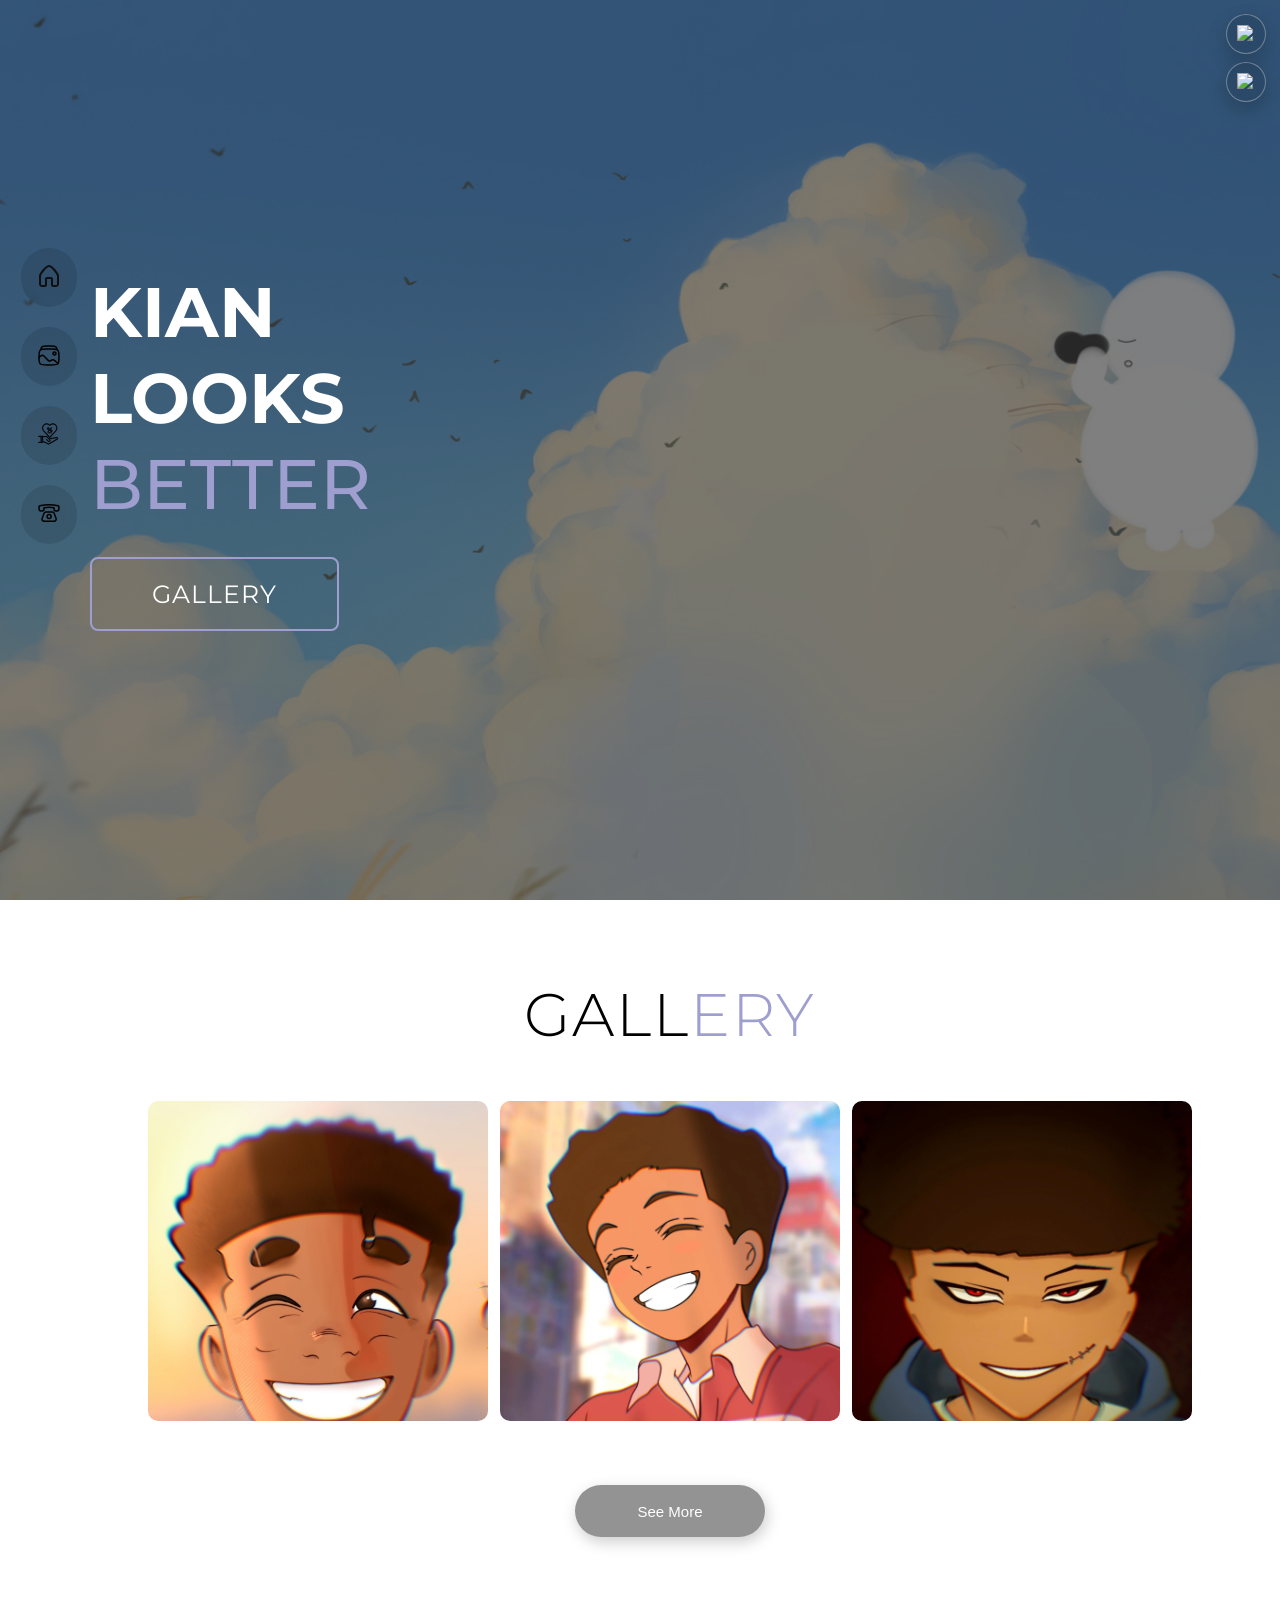
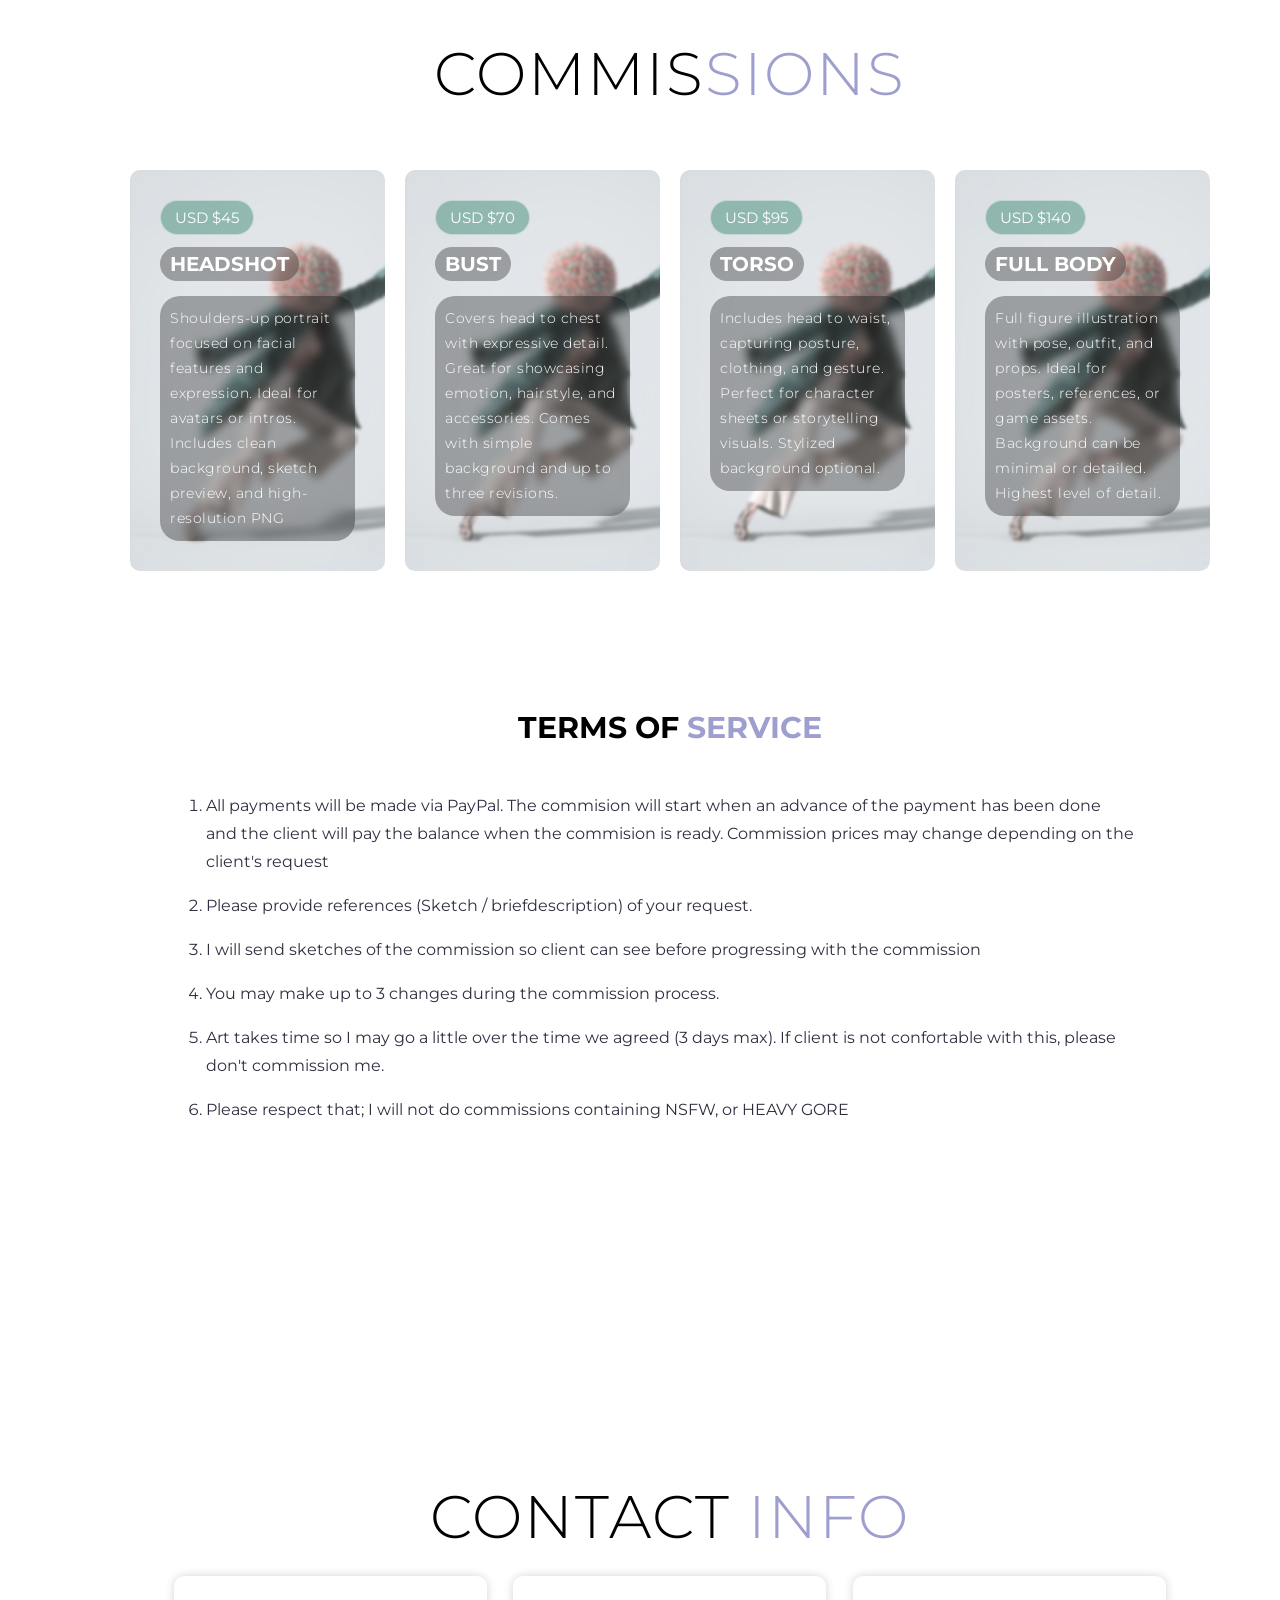
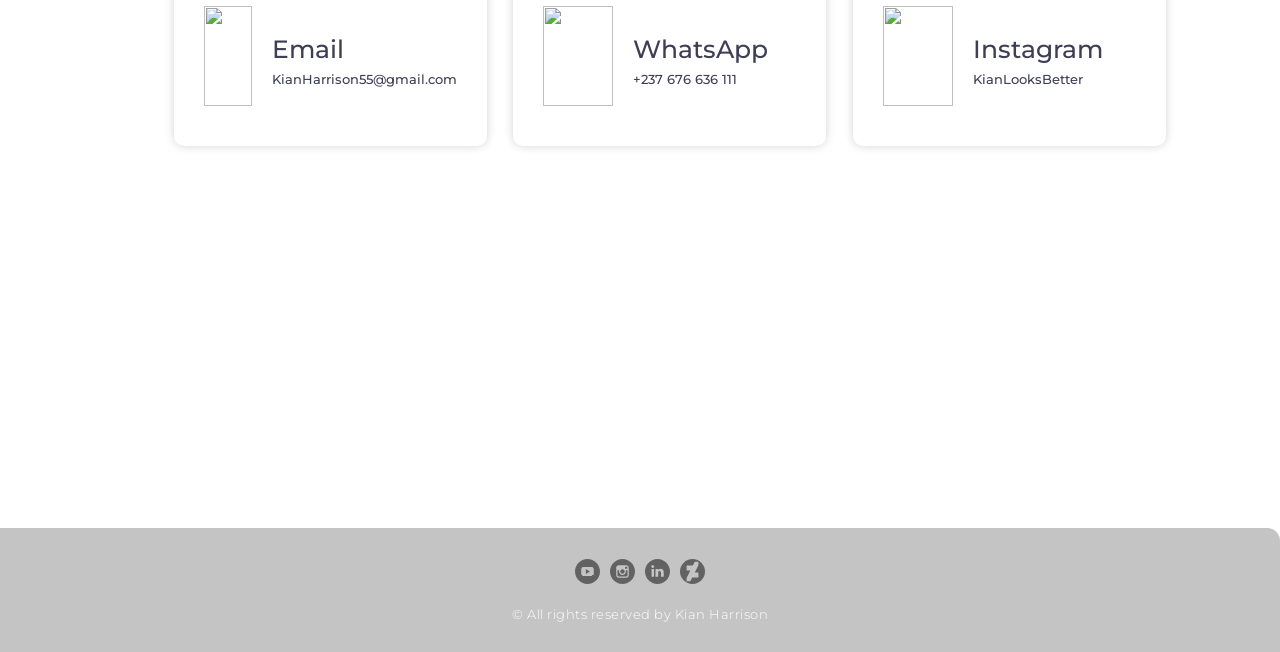
==== commit ea470a63: "updated the whole experience and fixed the grid diplay bug still not perfect" ====
--- a/index.html
+++ b/index.html
@@ -32,6 +32,16 @@
   <link rel="stylesheet" href="https://fonts.googleapis.com/css2?family=Material+Symbols+Rounded:opsz,wght,FILL,GRAD@48,400,0,0" />
 </head>
 <body>
+  <div class="quick-dm-links">
+    <a class="quick-dm-btn" href="https://wa.me/237676636111" target="_blank" rel="noopener noreferrer" aria-label="Message on WhatsApp">
+      <span class="quick-dm-label">WhatsApp</span>
+      <img src="https://img.icons8.com/ios-filled/50/ffffff/whatsapp--v1.png" alt="WhatsApp">
+    </a>
+    <a class="quick-dm-btn" href="https://www.instagram.com/direct/t/17841401387039399" target="_blank" rel="noopener noreferrer" aria-label="Message on Instagram">
+      <span class="quick-dm-label">Instagram</span>
+      <img src="https://img.icons8.com/ios-filled/50/ffffff/instagram-new--v1.png" alt="Instagram">
+    </a>
+  </div>
 
       <!-- Hero Section  -->
       <section id="hero">
@@ -107,17 +117,17 @@
         <div class="contain">
         <div class="photo-gallery">
           <div>
-              <img src="art/1.jpg">
-          </div>
-          <div>
-              <img src="art/2.jpg">
-          </div>
-          <div>
-              <img src="art/3.png">
+              <a class="art-link" href="art-details.html?art=1"><img src="art/1.jpg"></a>
+          </div>
+          <div>
+              <a class="art-link" href="art-details.html?art=2"><img src="art/2.jpg"></a>
+          </div>
+          <div>
+              <a class="art-link" href="art-details.html?art=3"><img src="art/3.png"></a>
           </div>
         </div>
     </div>
-        <a href="gallery.html"><input type="button" class="button" name="" value="See More" style="align-items: center; align-content: center; justify-content: center; margin: auto; display: flex;"></a>
+        <a href="gallery.html" class="see-more-wrap"><input type="button" class="button" name="" value="See More"></a>
       </section>
       <!-- End Gallery Section -->
 
@@ -185,17 +195,17 @@
           </div>
           <div class="contact-items">
             <div class="contact-item">
-              <div class="icon"><img src="https://img.icons8.com/bubbles/100/000000/phone.png" /></div>
+              <div class="icon"><img src="https://img.icons8.com/bubbles/100/000000/new-post.png" /></div>
               <div class="contact-info">
-                <h1>Phone</h1>
-                <h2>+237 676 636 111</h2>
+                <a href="mailto:KianHarrison55@gmail.com?subject=Commission%20Inquiry"><h1>Email</h1>
+                <h2>KianHarrison55@gmail.com</h2></a>
               </div>
             </div>
             <div class="contact-item">
-              <div class="icon"><img src="https://img.icons8.com/bubbles/100/000000/new-post.png" /></div>
+              <div class="icon"><img src="https://img.icons8.com/bubbles/100/000000/whatsapp.png" /></div>
               <div class="contact-info">
-                <h1>Email</h1>
-                <h2>KianHarrison55@gmail.com</h2>
+                <a href="https://wa.me/237676636111" target="_blank"><h1>WhatsApp</h1>
+                <h2>+237 676 636 111</h2></a>
               </div>
             </div>
               <div class="contact-item">
--- a/css/style.css
+++ b/css/style.css
@@ -9,6 +9,10 @@
   font-size: 10px;
   font-family: 'Montserrat', sans-serif;
   scroll-behavior: smooth;
+}
+
+body {
+  overflow-x: hidden;
 }
 
 /* Scroll reveal system */
@@ -88,6 +92,13 @@
 .photo-gallery{
   display: grid;
   grid-template-columns: 1fr 1fr 1fr;
+  gap: 12px;
+}
+
+.photo-gallery > div{
+  height: clamp(220px, 28vw, 320px);
+  overflow: hidden;
+  border-radius: 10px;
 }
 .card{
     position: relative;
@@ -123,7 +134,7 @@
   height: 100%;
   box-shadow: 10px 10px 24px rgba(0,0,0,0.5);
   opacity: 0.95;
-  cursor: zoom-in;
+  cursor: default;
   border-radius: 0px;
 }
 
@@ -144,6 +155,7 @@
     height: 100%;
     box-shadow: 10px 10px 24px rgba(0,0,0,0.5);
     opacity: 0.95;
+    cursor: default;
 }
 
 .feed-grid{
@@ -1086,11 +1098,11 @@
   grid-template-columns: repeat(2, minmax(0, 1fr));
   column-gap: 20px;
   align-items: stretch;
-  --detail-card-h: min(66vh, 560px);
+  --detail-card-h: min(74vh, 640px);
 }
 
 .sub-service-detail-page{
-  padding: 4px 7% 50px;
+  padding: 28px 7% 88px;
   margin-left: 90px;
 }
 
@@ -1155,7 +1167,7 @@
   display: flex;
   flex-direction: column;
   height: var(--detail-card-h);
-  overflow: hidden;
+  overflow: visible;
 }
 
 .service-name-label {
@@ -1171,7 +1183,9 @@
 }
 
 .service-detail-price {
-  display: inline-block;
+  display: inline-flex;
+  align-self: flex-start;
+  width: fit-content;
   font-size: 1.7rem;
   border-radius: 999px;
   background-color: rgba(0, 108, 75, 0.35);
@@ -1194,8 +1208,8 @@
 .service-includes {
   margin-top: 18px;
   padding-left: 18px;
-  overflow-y: auto;
-  padding-right: 8px;
+  overflow-y: visible;
+  padding-right: 0;
 }
 
 .service-includes li {
@@ -1206,7 +1220,7 @@
 
 .service-samples-title {
   font-size: 3rem;
-  margin: 0 0 14px;
+  margin: 8px 0 20px;
   color: rgb(62, 62, 85);
 }
 
@@ -1229,7 +1243,11 @@
 }
 
 .sample-card img {
+  display: block;
+  width: 100%;
+  height: 100%;
   aspect-ratio: 4/5;
+  object-fit: cover;
 }
 
 .selected-img-section {
@@ -1249,9 +1267,19 @@
   min-height: 0;
   aspect-ratio: auto;
   border-radius: 14px;
-  object-fit: contain;
+  object-fit: cover;
   object-position: center;
   background-color: rgba(0, 0, 0, 0.08);
+}
+
+.selected-img,
+.process-image {
+  transition: transform 0.24s ease, box-shadow 0.24s ease;
+}
+
+.selected-img:hover {
+  transform: scale(1.01);
+  box-shadow: 0 10px 18px rgba(0, 0, 0, 0.22);
 }
 
 .process-image {
@@ -1260,7 +1288,12 @@
   border-radius: 10px;
   border: 1px solid rgba(62, 62, 85, 0.1);
   margin: 0 auto;
-  cursor: zoom-in;
+  cursor: default;
+}
+
+.process-image:hover {
+  transform: translateY(-2px);
+  box-shadow: 0 8px 14px rgba(0, 0, 0, 0.2);
 }
 
 .service-order-actions {
@@ -1303,7 +1336,12 @@
 
 .selected-img,
 .sample-card img {
-  cursor: zoom-in;
+  cursor: default;
+}
+
+.service-sample-grid .art-link {
+  display: block;
+  line-height: 0;
 }
 
 .image-preview-modal {
@@ -1340,7 +1378,13 @@
 .image-preview-stage {
   width: min(1200px, 95vw);
   height: min(84vh, 920px);
-  overflow: auto;
+  overflow: hidden;
+  -ms-overflow-style: none;
+  scrollbar-width: none;
+}
+
+.image-preview-stage::-webkit-scrollbar {
+  display: none;
 }
 
 .image-preview-img {
@@ -1368,6 +1412,11 @@
     row-gap: 16px;
   }
 
+  .sub-service-detail-page {
+    margin-left: 0;
+    padding: 0 5% 110px;
+  }
+
   .selected-img-section,
   .service-detail-panel {
     height: auto;
@@ -1387,6 +1436,208 @@
   .service-sample-grid {
     grid-template-columns: 1fr;
   }
+}
+
+.quick-dm-links {
+  position: fixed;
+  top: 14px;
+  right: 14px;
+  z-index: 210;
+  display: flex;
+  gap: 8px;
+  flex-direction: column;
+  align-items: flex-end;
+}
+
+.quick-dm-btn {
+  width: 40px;
+  height: 40px;
+  border-radius: 50%;
+  background-color: #0000001c;
+  backdrop-filter: blur(8px);
+  border: 1px solid rgba(255, 255, 255, 0.32);
+  display: flex;
+  align-items: center;
+  justify-content: flex-end;
+  gap: 0;
+  padding: 0 9px;
+  overflow: hidden;
+  box-shadow: 0 8px 20px rgba(0, 0, 0, 0.2);
+  transition: width 0.25s ease, transform 0.2s ease, background-color 0.2s ease;
+}
+
+.quick-dm-btn:hover {
+  width: 136px;
+  transform: translateY(-1px);
+  background-color: #0000002b;
+}
+
+.quick-dm-btn img {
+  width: 19px;
+  height: 19px;
+  flex-shrink: 0;
+}
+
+.quick-dm-label {
+  max-width: 0;
+  opacity: 0;
+  color: white;
+  font-size: 1.2rem;
+  font-weight: 500;
+  white-space: nowrap;
+  overflow: hidden;
+  transition: max-width 0.25s ease, opacity 0.25s ease, margin-right 0.25s ease;
+}
+
+.quick-dm-btn:hover .quick-dm-label {
+  max-width: 92px;
+  opacity: 1;
+  margin-right: 8px;
+}
+
+.art-link {
+  display: block;
+  cursor: default;
+  line-height: 0;
+}
+
+.see-more-wrap {
+  display: flex;
+  justify-content: center;
+  margin-top: 24px;
+}
+
+.see-more-wrap .button {
+  width: 190px;
+}
+
+.art-display-grid {
+  grid-template-columns: repeat(12, minmax(0, 1fr));
+  grid-auto-rows: 88px;
+  grid-auto-flow: dense;
+  gap: 16px;
+}
+
+.art-display-grid .card {
+  grid-column: span 4;
+  grid-row: span 3;
+  min-height: 0;
+  border-radius: 14px;
+  overflow: hidden;
+  background: transparent;
+  box-shadow: 0 12px 24px rgba(0, 0, 0, 0.2);
+}
+
+.art-display-grid .card:nth-child(1) {
+  grid-column: span 6;
+  grid-row: span 4;
+}
+
+.art-display-grid .card:nth-child(3) {
+  grid-row: span 4;
+}
+
+.art-display-grid .card:nth-child(5) {
+  grid-column: span 6;
+}
+
+.art-display-grid .card p {
+  display: none;
+}
+
+.art-display-grid .card img {
+  cursor: default;
+  width: 100%;
+  height: 100%;
+  object-fit: cover;
+}
+
+.art-detail-page {
+  margin-left: 90px;
+  padding: 26px 7% 70px;
+  display: grid;
+  grid-template-columns: 1.15fr 1fr;
+  gap: 18px;
+  align-items: stretch;
+}
+
+.art-process-section {
+  margin-top: 10px;
+}
+
+.art-detail-image-wrap,
+.art-detail-info-wrap {
+  background-color: rgba(255, 255, 255, 0.6);
+  border: 1px solid rgba(62, 62, 85, 0.14);
+  border-radius: 20px;
+  box-shadow: 0 12px 32px rgba(0, 0, 0, 0.08);
+  padding: 16px;
+}
+
+.art-detail-image-wrap img {
+  width: 100%;
+  height: min(72vh, 680px);
+  object-fit: cover;
+  border-radius: 14px;
+}
+
+.art-detail-info-wrap h1 {
+  font-size: 3.2rem;
+  color: rgb(62, 62, 85);
+}
+
+.art-detail-info-wrap p {
+  margin: 10px 0 20px;
+  font-size: 1.6rem;
+}
+
+@media (max-width: 999px) {
+  .art-display-grid {
+    grid-template-columns: repeat(2, minmax(0, 1fr));
+    grid-auto-rows: 120px;
+    gap: 12px;
+  }
+
+  .art-display-grid .card {
+    grid-column: span 1;
+    grid-row: span 2;
+  }
+
+  .art-display-grid .card:nth-child(1),
+  .art-display-grid .card:nth-child(3),
+  .art-display-grid .card:nth-child(5) {
+    grid-column: span 2;
+    grid-row: span 2;
+  }
+
+  .art-detail-page {
+    margin-left: 0;
+    padding: 20px 5% 110px;
+    grid-template-columns: 1fr;
+  }
+
+  .quick-dm-links {
+    right: 10px;
+    top: 10px;
+  }
+
+  .quick-dm-btn {
+    width: 36px;
+    height: 36px;
+    padding: 0 8px;
+  }
+
+  .quick-dm-btn:hover {
+    width: 36px;
+  }
+
+  .quick-dm-label {
+    display: none;
+  }
+}
+
+.gallery-page .feed-grid {
+  padding-bottom: 72px;
 }
 
 @media (prefers-reduced-motion: reduce) {
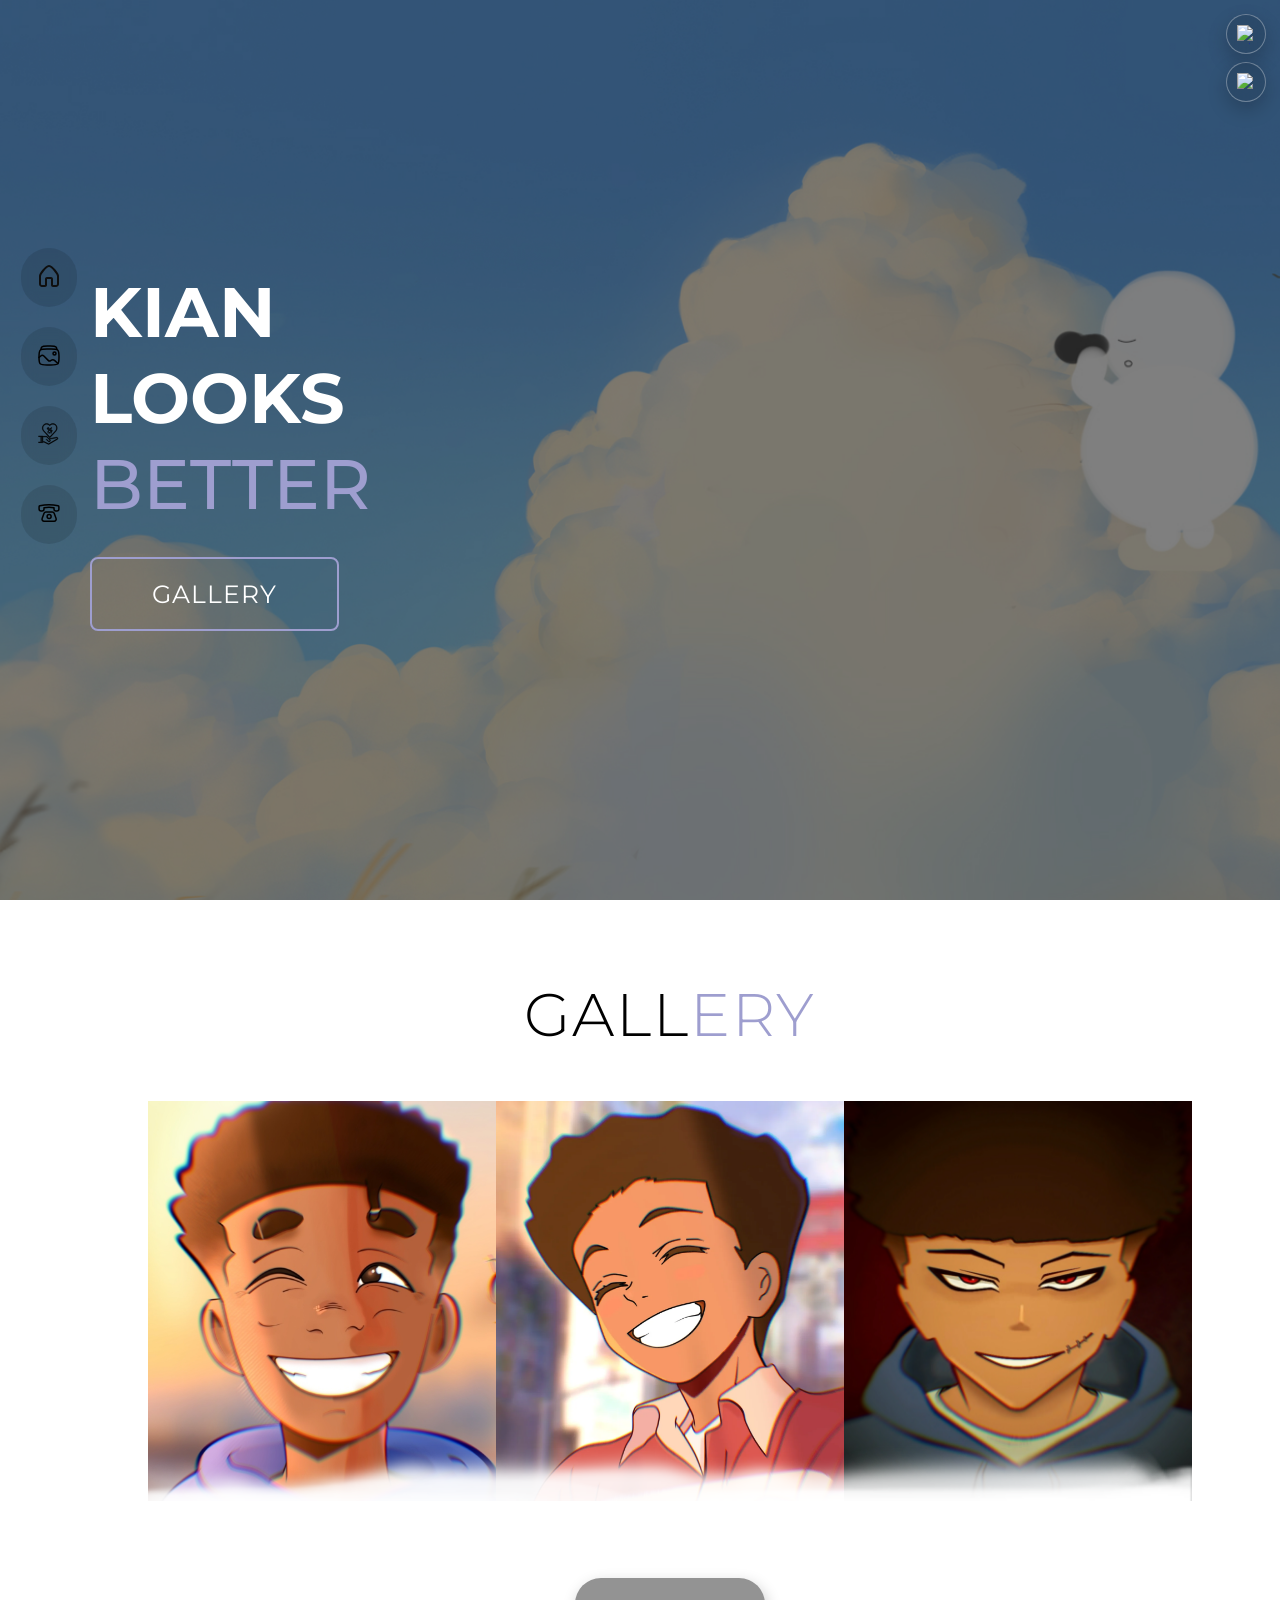
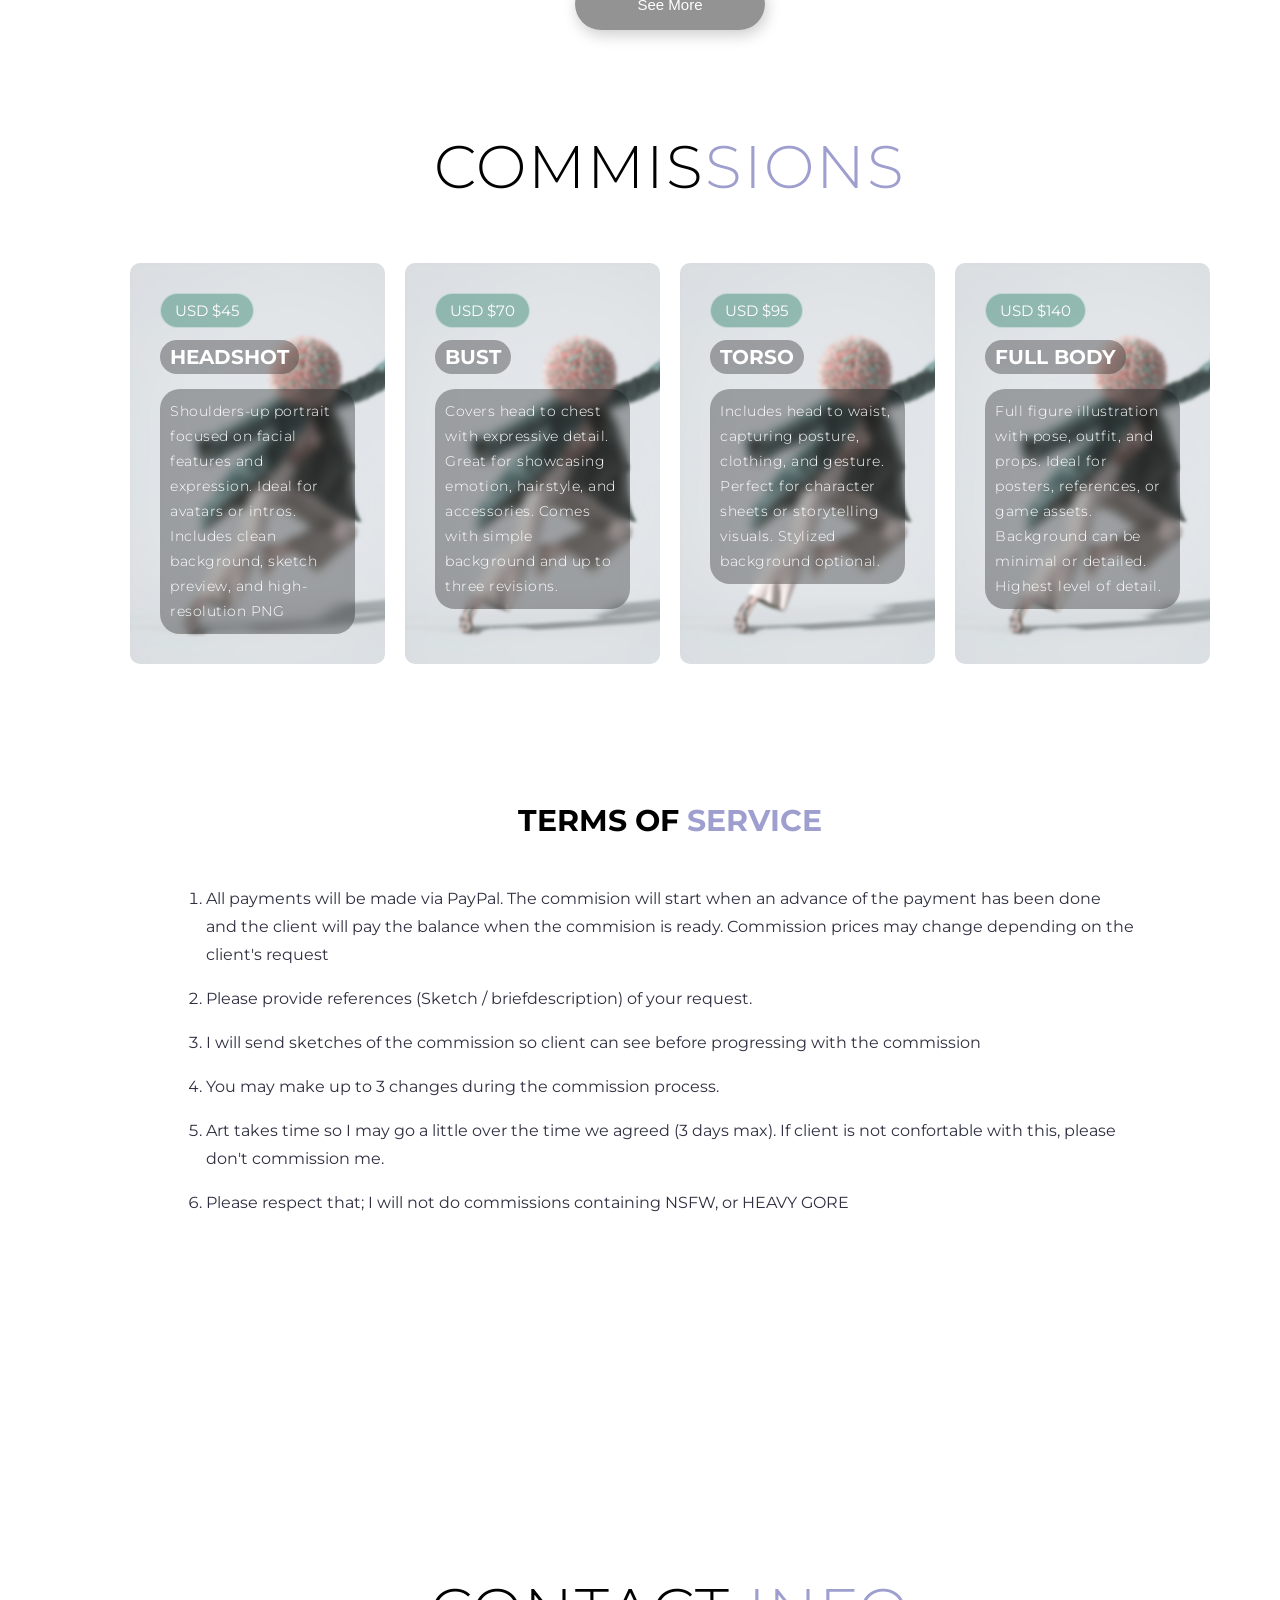
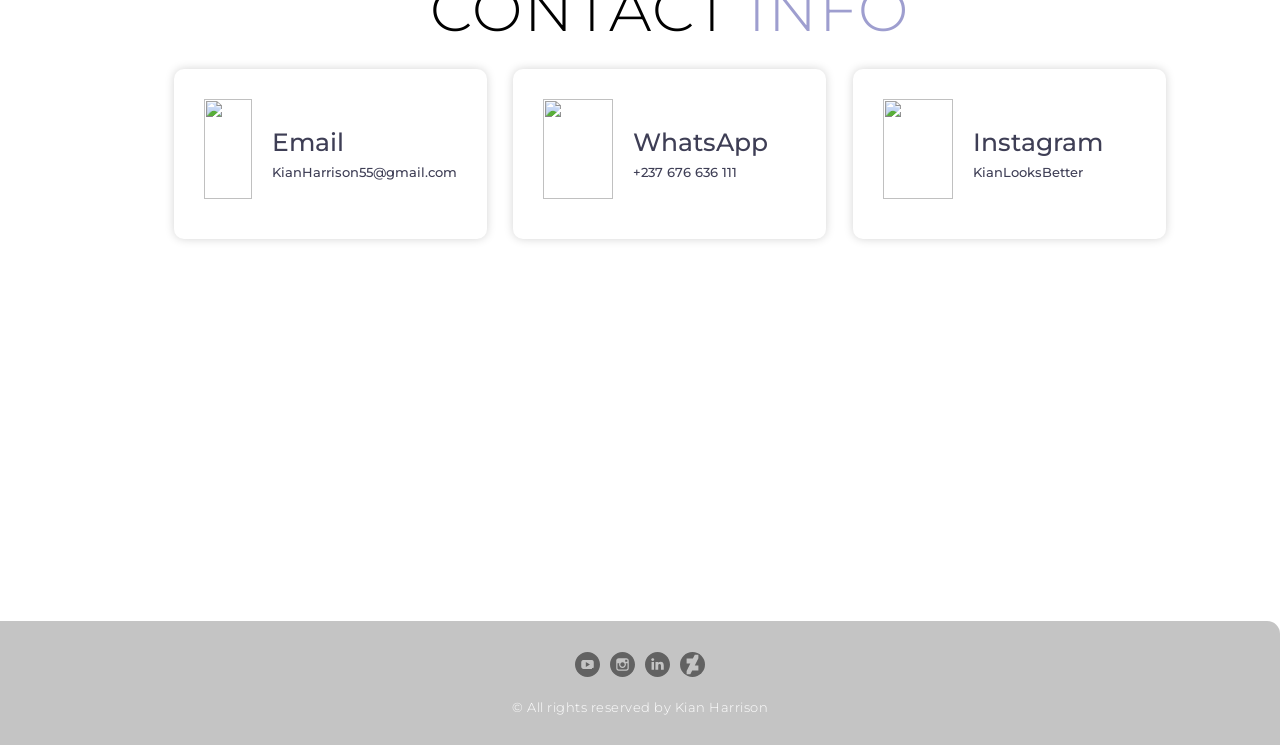
==== commit 6954a566: "hero section update" ====
--- a/index.html
+++ b/index.html
@@ -117,14 +117,17 @@
         <div class="contain">
         <div class="photo-gallery">
           <div>
-              <a class="art-link" href="art-details.html?art=1"><img src="art/1.jpg"></a>
-          </div>
-          <div>
-              <a class="art-link" href="art-details.html?art=2"><img src="art/2.jpg"></a>
-          </div>
-          <div>
-              <a class="art-link" href="art-details.html?art=3"><img src="art/3.png"></a>
-          </div>
+              <a href="art-details.html?art=1"><img src="art/1.jpg"></a>
+          </div>
+          <div>
+              <a href="art-details.html?art=2"><img src="art/2.jpg"></a>
+          </div>
+          <div>
+              <a href="art-details.html?art=3"><img src="art/3.png"></a>
+          </div>
+        </div>
+        <div>
+          <img class="white-paint" src="hero/paint.png">
         </div>
     </div>
         <a href="gallery.html" class="see-more-wrap"><input type="button" class="button" name="" value="See More"></a>
--- a/css/style.css
+++ b/css/style.css
@@ -89,17 +89,25 @@
     column-gap: 8px;
     row-gap: 30px;
 }
+
 .photo-gallery{
   display: grid;
   grid-template-columns: 1fr 1fr 1fr;
-  gap: 12px;
 }
 
 .photo-gallery > div{
-  height: clamp(220px, 28vw, 320px);
+  height: clamp(250px, 35vw, 400px);
   overflow: hidden;
-  border-radius: 10px;
-}
+}
+
+.white-paint{
+  width: 100%;
+  height: auto;
+  margin-top: -220px; /* Pulls the image up by 100px */
+  position: relative; /* Ensures it sits on top of the previous element */
+  z-index: 10;
+}
+
 .card{
     position: relative;
 }
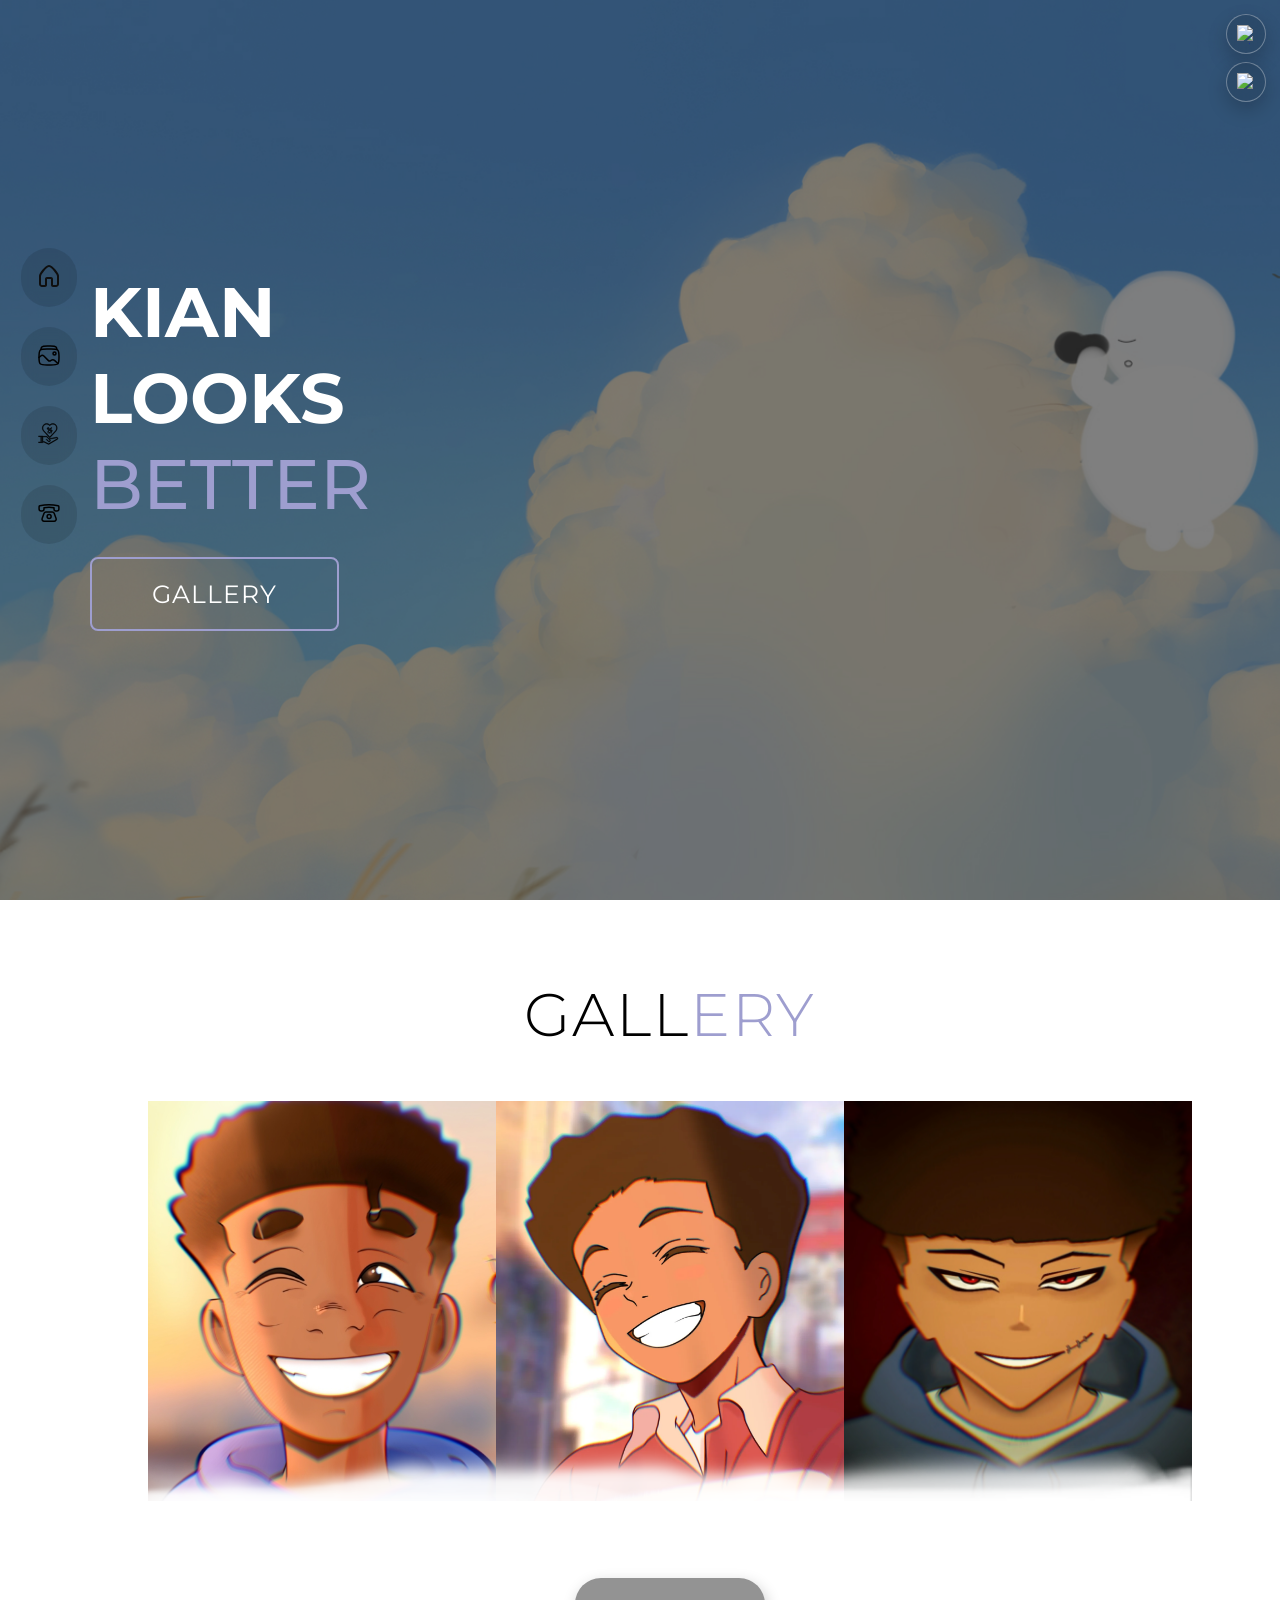
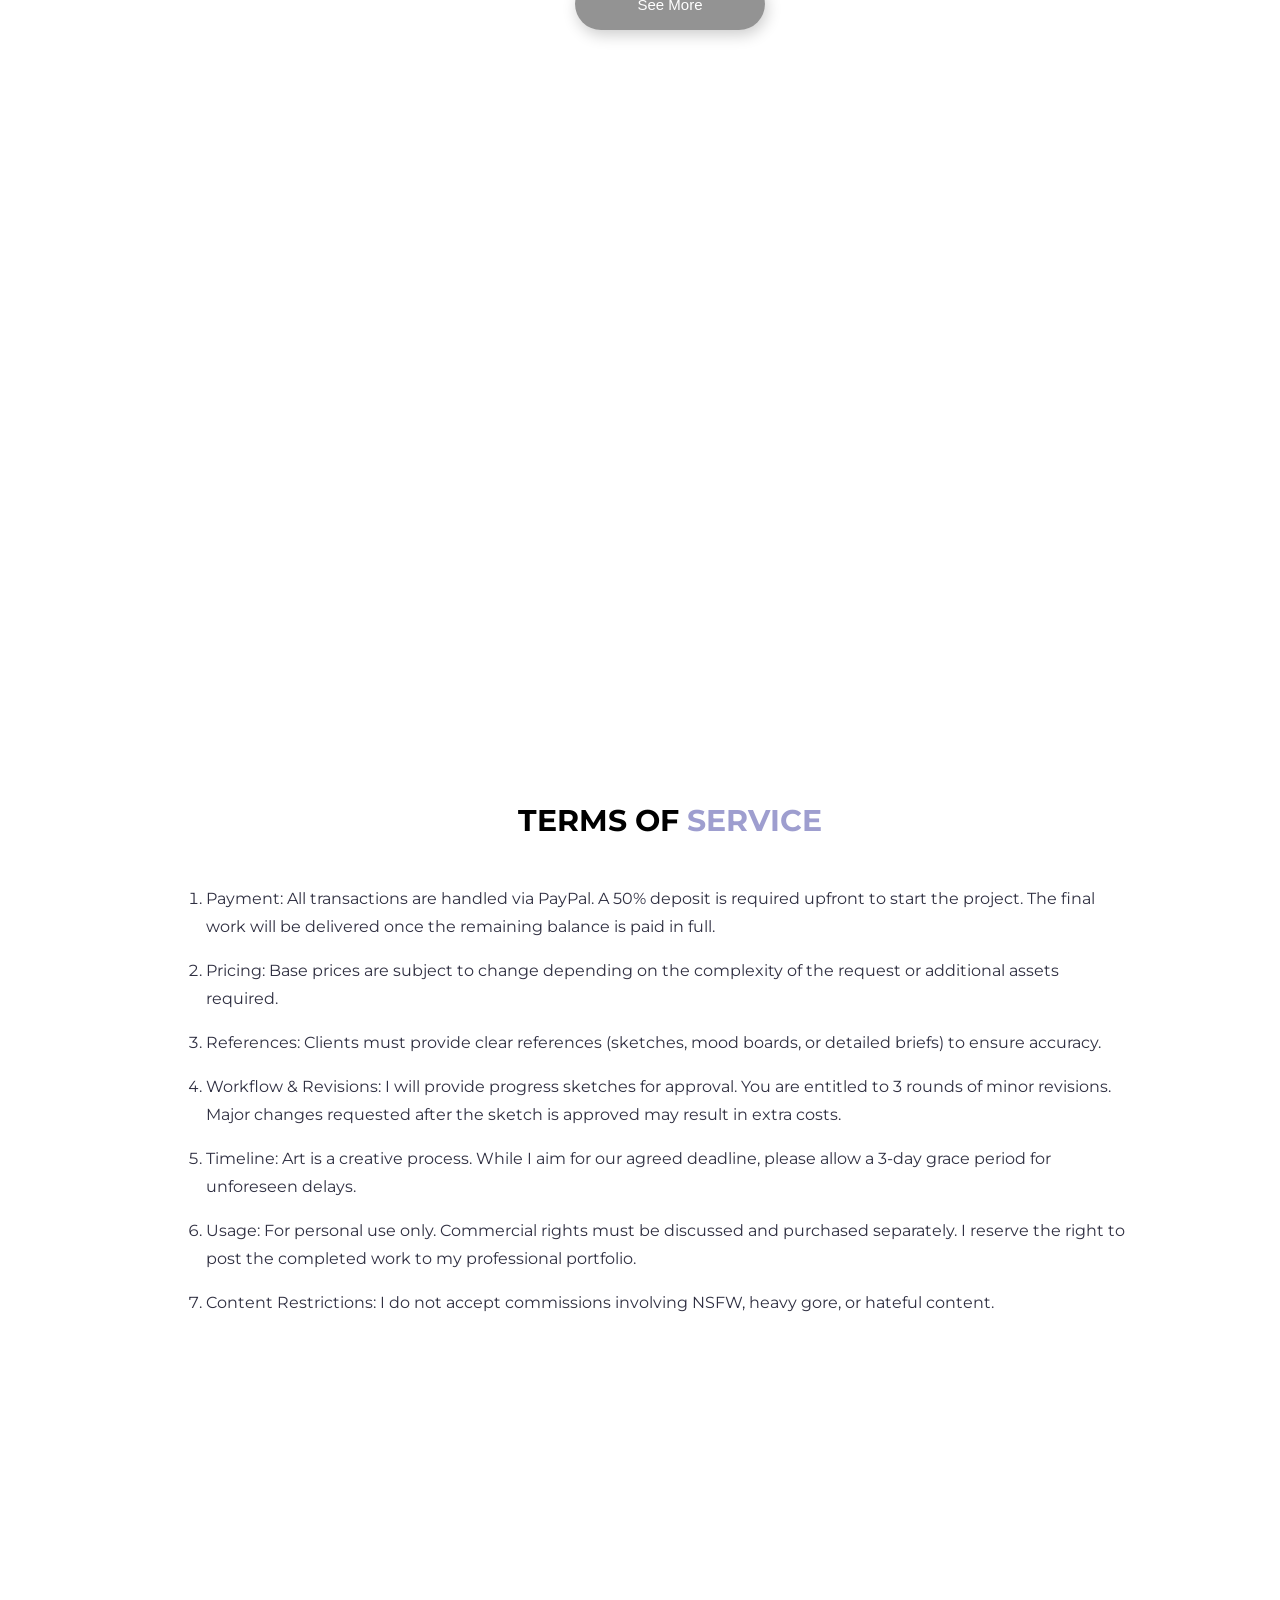
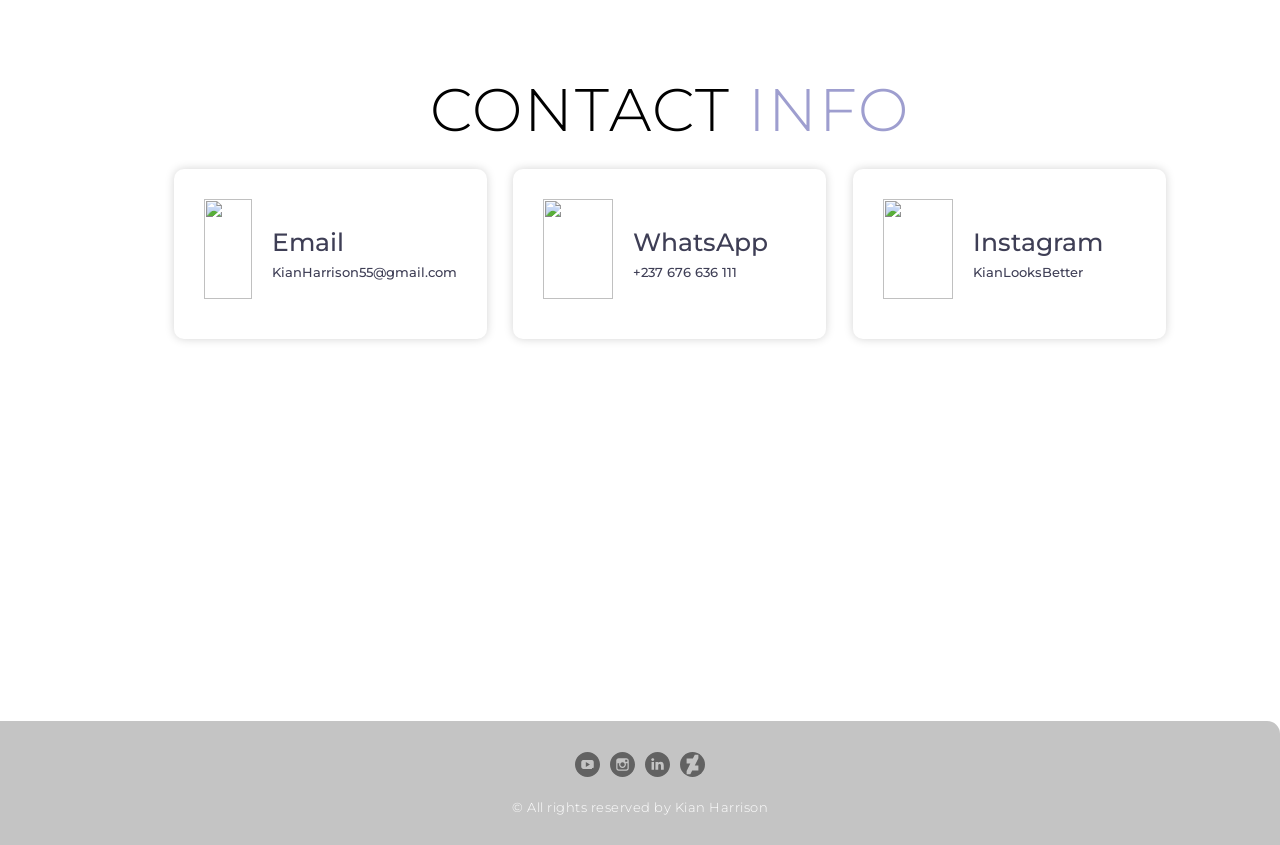
==== commit cce41024: "updates" ====
--- a/index.html
+++ b/index.html
@@ -117,13 +117,13 @@
         <div class="contain">
         <div class="photo-gallery">
           <div>
-              <a href="art-details.html?art=1"><img src="art/1.jpg"></a>
-          </div>
-          <div>
-              <a href="art-details.html?art=2"><img src="art/2.jpg"></a>
-          </div>
-          <div>
-              <a href="art-details.html?art=3"><img src="art/3.png"></a>
+              <a href="art-details.html?art=1"><img src="art/1.jpg" loading="lazy"></a>
+          </div>
+          <div>
+              <a href="art-details.html?art=2"><img src="art/2.jpg" loading="lazy"></a>
+          </div>
+          <div>
+              <a href="art-details.html?art=3"><img src="art/3.png" loading="lazy"></a>
           </div>
         </div>
         <div>
@@ -177,12 +177,13 @@
 
             <div style="font-size: 16px; padding-top: 10px;">
               <ol style="list-style-type: number; text-align: left;">
-                <li style="padding-top: 10px; color: rgb(47, 47, 65); line-height: 28px;"> All payments will be made via PayPal. The commision will start when an advance of the payment has been done and the client will pay the balance when the commision is ready. Commission prices may change depending on the client's request</li>
-                <li style="padding-top: 16px; color: rgb(47, 47, 65); line-height: 28px;"> Please provide references (Sketch / briefdescription) of your request.</li>
-                <li style="padding-top: 16px; color: rgb(47, 47, 65); line-height: 28px;"> I will send sketches of the commission so client can see before progressing with the commission</li>
-                <li style="padding-top: 16px; color: rgb(47, 47, 65); line-height: 28px;"> You may make up to 3 changes during the commission process.</li>
-                <li style="padding-top: 16px; color: rgb(47, 47, 65); line-height: 28px;"> Art takes time so I may go a little over the time we agreed (3 days max). If client is not confortable with this, please don't commission me.</li>
-                <li style="padding-top: 16px; color: rgb(47, 47, 65); line-height: 28px;"> Please respect that; I will not do commissions containing NSFW, or HEAVY GORE</li>
+                <li style="padding-top: 10px; color: rgb(47, 47, 65); line-height: 28px;">Payment: All transactions are handled via PayPal. A 50% deposit is required upfront to start the project. The final work will be delivered once the remaining balance is paid in full.</li>
+                <li style="padding-top: 16px; color: rgb(47, 47, 65); line-height: 28px;">Pricing: Base prices are subject to change depending on the complexity of the request or additional assets required.</li>
+                <li style="padding-top: 16px; color: rgb(47, 47, 65); line-height: 28px;">References: Clients must provide clear references (sketches, mood boards, or detailed briefs) to ensure accuracy.</li>
+                <li style="padding-top: 16px; color: rgb(47, 47, 65); line-height: 28px;">Workflow &amp; Revisions: I will provide progress sketches for approval. You are entitled to 3 rounds of minor revisions. Major changes requested after the sketch is approved may result in extra costs.</li>
+                <li style="padding-top: 16px; color: rgb(47, 47, 65); line-height: 28px;">Timeline: Art is a creative process. While I aim for our agreed deadline, please allow a 3-day grace period for unforeseen delays.</li>
+                <li style="padding-top: 16px; color: rgb(47, 47, 65); line-height: 28px;">Usage: For personal use only. Commercial rights must be discussed and purchased separately. I reserve the right to post the completed work to my professional portfolio.</li>
+                <li style="padding-top: 16px; color: rgb(47, 47, 65); line-height: 28px;">Content Restrictions: I do not accept commissions involving NSFW, heavy gore, or hateful content.</li>
               </ol>
             </div>
         </div>        
--- a/css/style.css
+++ b/css/style.css
@@ -221,9 +221,9 @@
 }
 
 @media(max-width: 768px){
-    .photo-gallery{
-        flex-direction: column;
-    }
+  .photo-gallery{
+    grid-template-columns: 1fr;
+  }
 }
 
 .button{
@@ -1460,7 +1460,7 @@
 .quick-dm-btn {
   width: 40px;
   height: 40px;
-  border-radius: 50%;
+  border-radius: 50px;
   background-color: #0000001c;
   backdrop-filter: blur(8px);
   border: 1px solid rgba(255, 255, 255, 0.32);
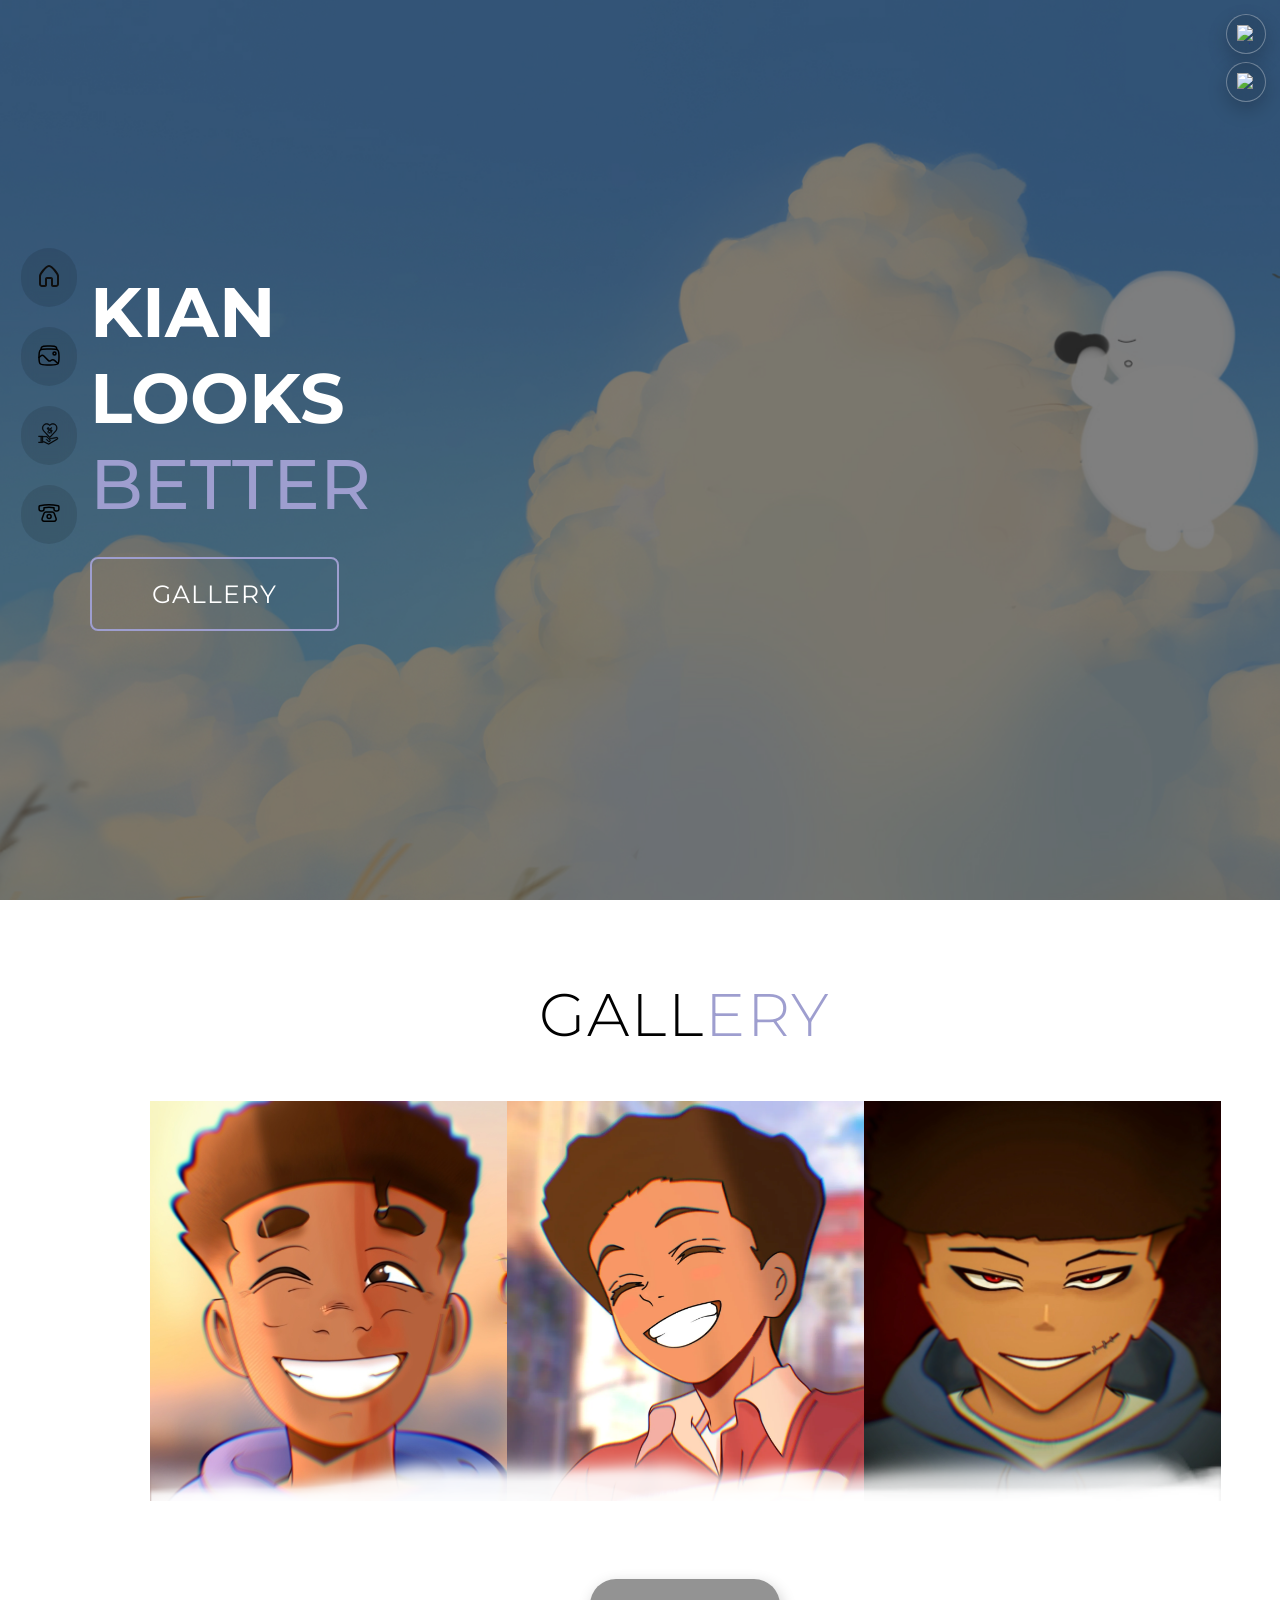
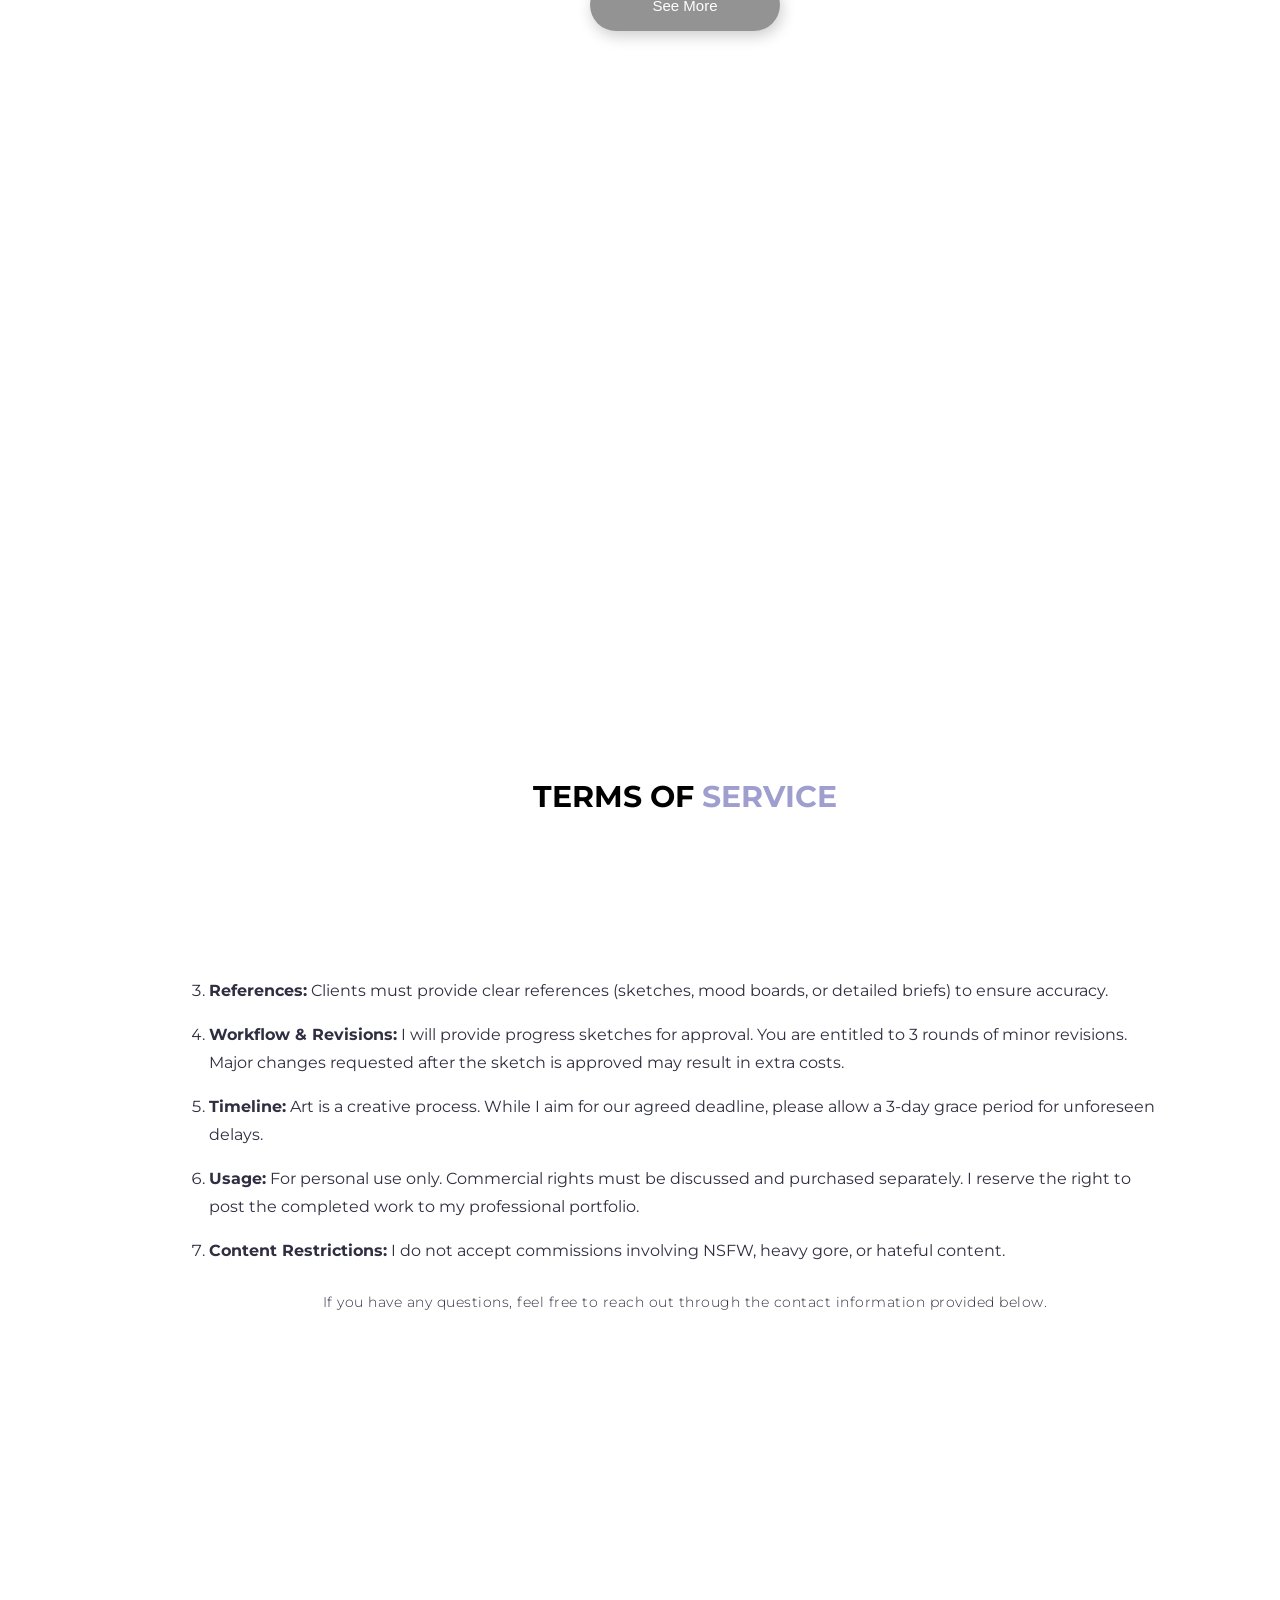
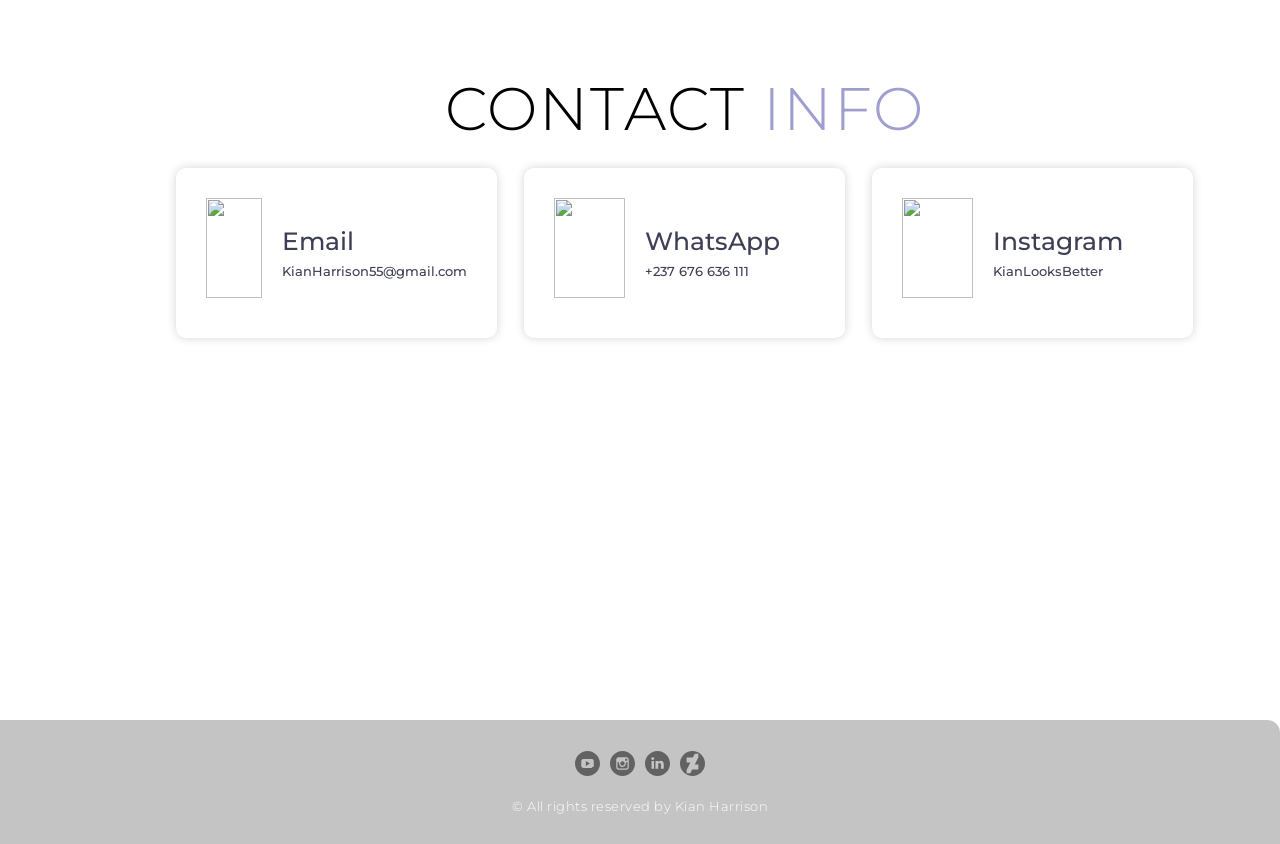
==== commit 18bf8d83: "broke somethings" ====
--- a/index.html
+++ b/index.html
@@ -171,20 +171,21 @@
             </a>
           </div>
           <br><br><br><br><br><br>
-          <div style="padding: 60px 10% 0px 10%;">
+          <div class="terms-service-block" style="padding: 60px 10% 0px 10%;">
             
             <h1 style="font-size: 30px;">TERMS OF <span style="color: rgb(158, 158, 207);">SERVICE</span></h1><br><br>
 
             <div style="font-size: 16px; padding-top: 10px;">
               <ol style="list-style-type: number; text-align: left;">
-                <li style="padding-top: 10px; color: rgb(47, 47, 65); line-height: 28px;">Payment: All transactions are handled via PayPal. A 50% deposit is required upfront to start the project. The final work will be delivered once the remaining balance is paid in full.</li>
-                <li style="padding-top: 16px; color: rgb(47, 47, 65); line-height: 28px;">Pricing: Base prices are subject to change depending on the complexity of the request or additional assets required.</li>
-                <li style="padding-top: 16px; color: rgb(47, 47, 65); line-height: 28px;">References: Clients must provide clear references (sketches, mood boards, or detailed briefs) to ensure accuracy.</li>
-                <li style="padding-top: 16px; color: rgb(47, 47, 65); line-height: 28px;">Workflow &amp; Revisions: I will provide progress sketches for approval. You are entitled to 3 rounds of minor revisions. Major changes requested after the sketch is approved may result in extra costs.</li>
-                <li style="padding-top: 16px; color: rgb(47, 47, 65); line-height: 28px;">Timeline: Art is a creative process. While I aim for our agreed deadline, please allow a 3-day grace period for unforeseen delays.</li>
-                <li style="padding-top: 16px; color: rgb(47, 47, 65); line-height: 28px;">Usage: For personal use only. Commercial rights must be discussed and purchased separately. I reserve the right to post the completed work to my professional portfolio.</li>
-                <li style="padding-top: 16px; color: rgb(47, 47, 65); line-height: 28px;">Content Restrictions: I do not accept commissions involving NSFW, heavy gore, or hateful content.</li>
+                <li style="padding-top: 10px; color: rgb(47, 47, 65); line-height: 28px;"><strong>Payment:</strong> All transactions are handled via PayPal. A 50% deposit is required upfront to start the project. The final work will be delivered once the remaining balance is paid in full.</li>
+                <li style="padding-top: 16px; color: rgb(47, 47, 65); line-height: 28px;"><strong>Pricing:</strong> Base prices are subject to change depending on the complexity of the request or additional assets required.</li>
+                <li style="padding-top: 16px; color: rgb(47, 47, 65); line-height: 28px;"><strong>References:</strong> Clients must provide clear references (sketches, mood boards, or detailed briefs) to ensure accuracy.</li>
+                <li style="padding-top: 16px; color: rgb(47, 47, 65); line-height: 28px;"><strong>Workflow &amp; Revisions:</strong> I will provide progress sketches for approval. You are entitled to 3 rounds of minor revisions. Major changes requested after the sketch is approved may result in extra costs.</li>
+                <li style="padding-top: 16px; color: rgb(47, 47, 65); line-height: 28px;"><strong>Timeline:</strong> Art is a creative process. While I aim for our agreed deadline, please allow a 3-day grace period for unforeseen delays.</li>
+                <li style="padding-top: 16px; color: rgb(47, 47, 65); line-height: 28px;"><strong>Usage:</strong> For personal use only. Commercial rights must be discussed and purchased separately. I reserve the right to post the completed work to my professional portfolio.</li>
+                <li style="padding-top: 16px; color: rgb(47, 47, 65); line-height: 28px;"><strong>Content Restrictions:</strong> I do not accept commissions involving NSFW, heavy gore, or hateful content.</li>
               </ol>
+              <p style="padding-top: 18px; color: rgb(47, 47, 65); line-height: 28px;">If you have any questions, feel free to reach out through the contact information provided below.</p>
             </div>
         </div>        
       </div>
--- a/css/style.css
+++ b/css/style.css
@@ -18,7 +18,7 @@
 /* Scroll reveal system */
 .reveal-ready {
   opacity: 0;
-  transform: translate3d(0, 36px, 0) scale(0.985);
+  transform: translate3d(0, 34px, 0) rotate(-1.4deg) scale(0.985);
   filter: blur(6px);
   transition:
     opacity 780ms cubic-bezier(0.22, 1, 0.36, 1),
@@ -30,7 +30,7 @@
 
 .reveal-ready.revealed {
   opacity: 1;
-  transform: translate3d(0, 0, 0) scale(1);
+  transform: translate3d(0, 0, 0) rotate(0deg) scale(1);
   filter: blur(0);
 }
 
@@ -168,7 +168,6 @@
 
 .feed-grid{
   margin-left: 90px;
-  margin-right: 30px;
 }
 .nav-grid{
     top: 22%;
@@ -1107,11 +1106,13 @@
   column-gap: 20px;
   align-items: stretch;
   --detail-card-h: min(74vh, 640px);
+  margin-bottom: 6vw;
 }
 
 .sub-service-detail-page{
   padding: 28px 7% 88px;
   margin-left: 90px;
+  margin-bottom: 4vw;
 }
 
 .order-button{
@@ -1530,9 +1531,12 @@
   grid-column: span 4;
   grid-row: span 3;
   min-height: 0;
+  display: flex;
+  align-items: center;
+  justify-content: center;
   border-radius: 14px;
   overflow: hidden;
-  background: transparent;
+  background: rgba(229, 229, 239, 0.52);
   box-shadow: 0 12px 24px rgba(0, 0, 0, 0.2);
 }
 
@@ -1558,6 +1562,159 @@
   width: 100%;
   height: 100%;
   object-fit: cover;
+  object-position: center;
+  padding: 0;
+}
+
+.art-display-grid .video-card {
+  position: relative;
+  padding: 0;
+  background: #14141a;
+  cursor: pointer;
+  border: 1px solid rgba(255, 255, 255, 0.08);
+}
+
+.art-display-grid .video-card .animation-thumb-shell {
+  width: 100%;
+  height: 100%;
+  background: linear-gradient(110deg, rgba(158, 158, 207, 0.13), rgba(20, 20, 26, 0.5));
+}
+
+.art-display-grid .video-card .animation-thumb-title {
+  position: absolute;
+  left: 0;
+  right: 0;
+  bottom: 0;
+  margin: 0;
+  padding: 12px;
+  color: #fff;
+  font-size: 1.2rem;
+  line-height: 1.6rem;
+  background: linear-gradient(to top, rgba(0, 0, 0, 0.78), rgba(0, 0, 0, 0));
+  max-height: 48%;
+  overflow: hidden;
+}
+
+.gallery-media {
+  opacity: 0;
+  filter: blur(16px);
+  transition: opacity 0.35s ease, filter 0.35s ease;
+}
+
+.gallery-media.is-ready {
+  opacity: 1;
+  filter: blur(0);
+}
+
+.gallery-media.is-pending {
+  opacity: 0;
+}
+
+.gallery-media.is-error {
+  opacity: 0;
+}
+
+.animation-detail-modal {
+  position: fixed;
+  inset: 0;
+  z-index: 350;
+  background: rgba(7, 7, 10, 0.62);
+  backdrop-filter: blur(6px);
+  display: none;
+  align-items: center;
+  justify-content: center;
+  padding: 20px;
+}
+
+.animation-detail-modal.open {
+  display: flex;
+}
+
+.animation-detail-dialog {
+  width: min(1180px, 96vw);
+  max-height: 90vh;
+  position: relative;
+  background: rgba(14, 14, 20, 0.94);
+  border: 1px solid rgba(255, 255, 255, 0.15);
+  border-radius: 18px;
+  box-shadow: 0 24px 44px rgba(0, 0, 0, 0.35);
+  padding: 16px;
+}
+
+.animation-detail-layout {
+  display: grid;
+  grid-template-columns: minmax(0, 65fr) minmax(0, 35fr);
+  gap: 16px;
+}
+
+.animation-detail-player {
+  min-height: min(66vh, 620px);
+  border-radius: 14px;
+  overflow: hidden;
+  background: #08080d;
+}
+
+.animation-detail-player iframe {
+  width: 100%;
+  height: 100%;
+  border: 0;
+}
+
+.animation-detail-meta {
+  border-radius: 14px;
+  background: rgba(255, 255, 255, 0.07);
+  border: 1px solid rgba(255, 255, 255, 0.12);
+  padding: 18px;
+  overflow-y: auto;
+}
+
+.animation-detail-kicker {
+  margin: 0 0 8px;
+  color: rgba(255, 255, 255, 0.72);
+  text-transform: uppercase;
+  font-size: 1.1rem;
+  letter-spacing: 0.08rem;
+}
+
+.animation-detail-meta h2 {
+  margin: 0 0 12px;
+  color: #fff;
+  font-size: 2.6rem;
+  line-height: 3rem;
+}
+
+.animation-detail-meta p {
+  color: rgba(255, 255, 255, 0.84);
+}
+
+.animation-detail-close {
+  position: absolute;
+  top: 10px;
+  right: 10px;
+  width: 36px;
+  height: 36px;
+  border-radius: 50%;
+  border: 1px solid rgba(255, 255, 255, 0.3);
+  background: rgba(0, 0, 0, 0.4);
+  color: white;
+  font-size: 1.6rem;
+  cursor: pointer;
+}
+
+.art-display-grid.animation-layout {
+  grid-template-columns: repeat(2, minmax(0, 1fr));
+  grid-auto-rows: clamp(220px, 28vw, 340px);
+  grid-auto-flow: row;
+  gap: 18px;
+}
+
+.art-display-grid.animation-layout .card {
+  grid-column: span 1;
+  grid-row: span 1;
+}
+
+.art-image-stage {
+  position: relative;
 }
 
 .art-detail-page {
@@ -1589,6 +1746,33 @@
   border-radius: 14px;
 }
 
+.art-image-switcher {
+  position: absolute;
+  left: 50%;
+  bottom: 16px;
+  transform: translateX(-50%);
+  display: flex;
+  gap: 8px;
+  z-index: 5;
+}
+
+.art-switch-dot {
+  width: 36px;
+  height: 7px;
+  border-radius: 999px;
+  border: 1px solid rgba(255, 255, 255, 0.65);
+  background: rgba(0, 0, 0, 0.32);
+  backdrop-filter: blur(4px);
+  cursor: pointer;
+  transition: width 0.22s ease, background-color 0.22s ease, border-color 0.22s ease;
+}
+
+.art-switch-dot.active {
+  width: 50px;
+  background: rgb(158, 158, 207);
+  border-color: rgba(158, 158, 207, 0.95);
+}
+
 .art-detail-info-wrap h1 {
   font-size: 3.2rem;
   color: rgb(62, 62, 85);
@@ -1600,10 +1784,25 @@
 }
 
 @media (max-width: 999px) {
+  .gallery-filter-row {
+    gap: 8px;
+  }
+
+  .gallery-filter-group {
+    width: 100%;
+    max-width: 270px;
+    justify-content: space-between;
+  }
+
   .art-display-grid {
     grid-template-columns: repeat(2, minmax(0, 1fr));
     grid-auto-rows: 120px;
     gap: 12px;
+  }
+
+  .art-display-grid.animation-layout {
+    grid-template-columns: 1fr;
+    grid-auto-rows: clamp(220px, 56vw, 360px);
   }
 
   .art-display-grid .card {
@@ -1646,6 +1845,74 @@
 
 .gallery-page .feed-grid {
   padding-bottom: 72px;
+}
+
+.gallery-filter-row {
+  width: 90%;
+  max-width: 1224px;
+  margin: 0 auto;
+  display: flex;
+  flex-direction: column;
+  justify-content: flex-start;
+  align-items: flex-start;
+  gap: 8px;
+  padding-top: 6px;
+}
+
+.gallery-filter-group {
+  display: flex;
+  flex-direction: row;
+  align-items: center;
+  gap: 8px;
+}
+
+.gallery-filter-group label {
+  font-size: 1.05rem;
+  color: rgb(62, 62, 85);
+  margin-bottom: 0;
+  text-transform: uppercase;
+  letter-spacing: 0.06rem;
+  white-space: nowrap;
+}
+
+.gallery-filter-select {
+  height: 32px;
+  border-radius: 8px;
+  border: 1px solid rgba(62, 62, 85, 0.24);
+  background-color: rgba(255, 255, 255, 0.76);
+  color: rgb(47, 47, 65);
+  font-size: 1.3rem;
+  padding: 0 8px;
+  min-width: 132px;
+  transition: transform 0.22s ease, border-color 0.22s ease, box-shadow 0.22s ease, background-color 0.22s ease;
+}
+
+.gallery-filter-select:hover {
+  transform: scale(1.03);
+  border-color: rgba(158, 158, 207, 0.8);
+  box-shadow: 0 0 0 4px rgba(158, 158, 207, 0.15);
+  background-color: rgba(255, 255, 255, 0.94);
+}
+
+.gallery-filter-select:focus {
+  outline: 2px solid rgba(158, 158, 207, 0.6);
+  outline-offset: 2px;
+}
+
+.gallery-empty-state {
+  display: none;
+  font-size: 1.5rem;
+  color: rgb(62, 62, 85);
+  text-align: center;
+  padding: 14px 0 0;
+}
+
+.gallery-empty-state.show {
+  display: block;
+}
+
+.card.gallery-hidden {
+  display: none;
 }
 
 @media (prefers-reduced-motion: reduce) {
@@ -1657,3 +1924,163 @@
   }
 }
 
+@media (max-width: 999px) {
+  .animation-detail-layout {
+    grid-template-columns: 1fr;
+  }
+
+  .animation-detail-player {
+    min-height: min(52vh, 420px);
+  }
+}
+
+/* Global overflow + mobile stability */
+html,
+body {
+  max-width: 100vw;
+  overflow-x: hidden;
+}
+
+.feed-grid,
+.contain,
+.art-detail-page,
+.service-detail-page,
+.sub-service-detail-page {
+  max-width: 100vw;
+}
+
+@media (max-width: 999px) {
+  .feed-grid {
+    margin-left: 0 !important;
+    margin-right: 0 !important;
+    padding-left: 0;
+    padding-right: 0;
+    overflow-x: hidden;
+  }
+
+  .nav-grid {
+    display: none !important;
+  }
+
+  .nav-grid2 {
+    position: fixed !important;
+    left: 12px !important;
+    right: 12px !important;
+    bottom: calc(10px + env(safe-area-inset-bottom)) !important;
+    z-index: 1000 !important;
+    transform: none !important;
+    width: auto;
+    max-width: calc(100vw - 24px);
+    border-radius: 999px;
+    padding: 8px 8px 4px 8px !important;
+    display: flex !important;
+    justify-content: space-evenly;
+    align-items: center;
+    background-color: rgba(173, 173, 173, 0.36);
+    backdrop-filter: blur(6px);
+  }
+
+  .gallery-page .art-display-grid .card {
+    background: transparent;
+    box-shadow: none;
+    border-radius: 8px;
+  }
+
+  .gallery-page .art-display-grid .video-card {
+    border: none;
+    background: #101016;
+  }
+}
+
+/* Art detail refinements */
+.art-detail-page {
+  overflow: visible;
+}
+
+.art-detail-image-wrap {
+  padding: 0;
+  border: none;
+  background: transparent;
+  box-shadow: none;
+}
+
+.art-detail-image-wrap img {
+  border-radius: 14px;
+  width: 100%;
+  height: min(74vh, 700px);
+  object-fit: cover;
+  padding: 0;
+}
+
+.art-process-section {
+  display: grid;
+  grid-template-columns: repeat(3, minmax(0, 1fr));
+  gap: 10px;
+  margin-top: 10px;
+}
+
+.art-process-section .process-image {
+  width: 100%;
+  aspect-ratio: 1 / 1;
+  object-fit: cover;
+  border-radius: 10px;
+  border: 1px solid rgba(62, 62, 85, 0.12);
+}
+
+.art-process-section .process-image.active {
+  border-color: rgba(158, 158, 207, 0.9);
+  box-shadow: 0 0 0 3px rgba(158, 158, 207, 0.2);
+}
+
+.art-nav-arrow {
+  position: absolute;
+  top: 50%;
+  transform: translateY(-50%);
+  width: 42px;
+  height: 42px;
+  border-radius: 50%;
+  border: 1px solid rgba(255, 255, 255, 0.45);
+  background: rgba(0, 0, 0, 0.32);
+  color: #fff;
+  font-size: 2.2rem;
+  line-height: 1;
+  z-index: 6;
+  cursor: pointer;
+}
+
+.art-nav-prev {
+  left: 12px;
+}
+
+.art-nav-next {
+  right: 12px;
+}
+
+@media (max-width: 999px) {
+  .art-detail-page {
+    margin-left: 0;
+    padding: 16px 4% 120px;
+    grid-template-columns: 1fr;
+    row-gap: 14px;
+  }
+
+  .art-detail-image-wrap img {
+    height: min(56vh, 460px);
+  }
+
+  .art-detail-info-wrap {
+    max-width: 100%;
+  }
+}
+
+/* Gallery hover polish */
+.gallery-page .art-display-grid .card {
+  transition: transform 0.3s ease, filter 0.3s ease, box-shadow 0.3s ease;
+}
+
+.gallery-page .art-display-grid .card:hover {
+  transform: translateY(-3px) scale(1.01);
+  filter: brightness(1.05);
+  box-shadow: 0 16px 26px rgba(0, 0, 0, 0.2);
+}
+
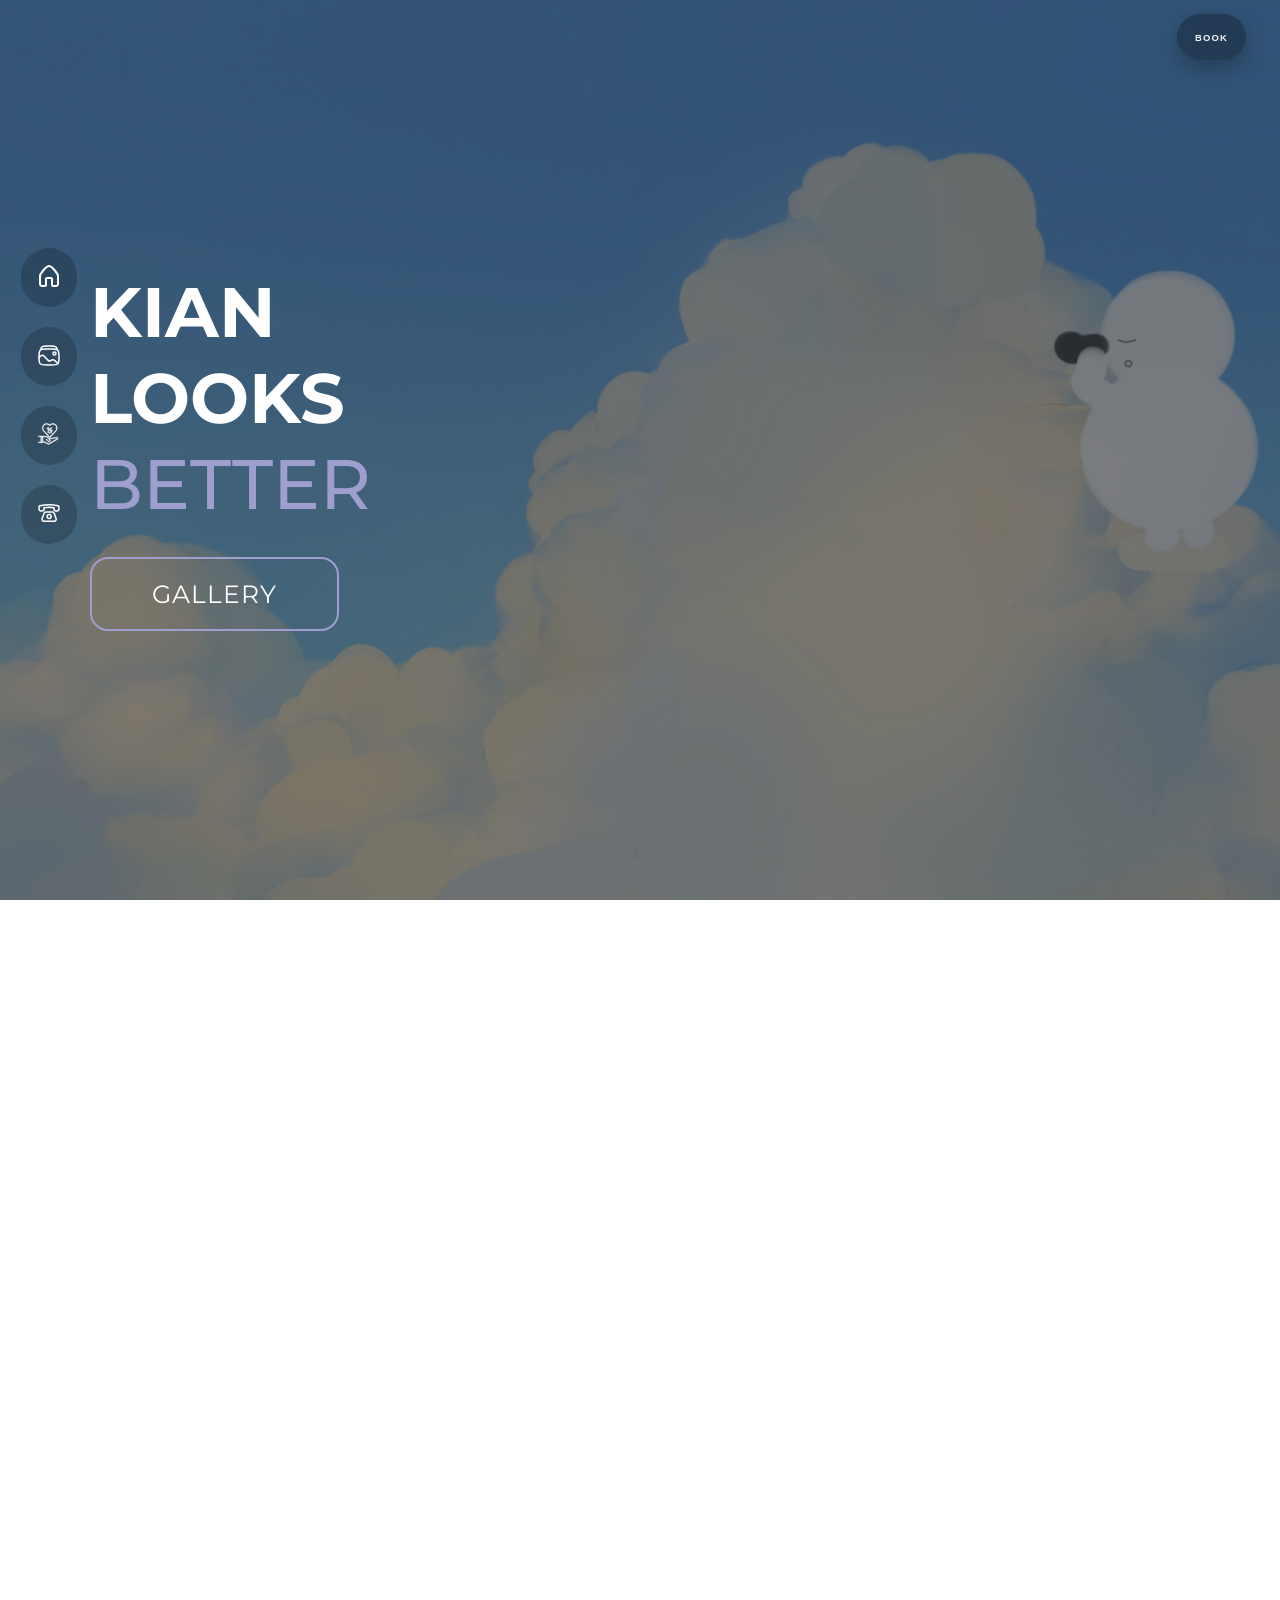
==== commit e00c23b1: "update" ====
--- a/index.html
+++ b/index.html
@@ -33,14 +33,31 @@
 </head>
 <body>
   <div class="quick-dm-links">
-    <a class="quick-dm-btn" href="https://wa.me/237676636111" target="_blank" rel="noopener noreferrer" aria-label="Message on WhatsApp">
-      <span class="quick-dm-label">WhatsApp</span>
-      <img src="https://img.icons8.com/ios-filled/50/ffffff/whatsapp--v1.png" alt="WhatsApp">
-    </a>
-    <a class="quick-dm-btn" href="https://www.instagram.com/direct/t/17841401387039399" target="_blank" rel="noopener noreferrer" aria-label="Message on Instagram">
-      <span class="quick-dm-label">Instagram</span>
-      <img src="https://img.icons8.com/ios-filled/50/ffffff/instagram-new--v1.png" alt="Instagram">
-    </a>
+    <button class="commission-trigger-btn" id="commission-trigger-btn" type="button" aria-haspopup="dialog" aria-controls="commission-status-modal">
+      BOOK
+    </button>
+    <div class="commission-status-modal" id="commission-status-modal" aria-hidden="true">
+      <div class="commission-status-card commission-status-dialog" role="dialog" aria-modal="true" aria-labelledby="commission-status-heading">
+        <button class="commission-status-close" id="commission-status-close" type="button" aria-label="Close commission modal">X</button>
+        <div class="commission-status-line">
+          <span class="commission-status-dot" aria-hidden="true"></span>
+          <p class="commission-status-heading" id="commission-status-heading">Commission Status:</p>
+        </div>
+        <p class="commission-status-slots">1/3 Slots Filled</p>
+        <p class="commission-status-subtext">Currently working on 1 project. 2 slots available for new animations or art.</p>
+        <h2 class="commission-status-contact-text">Contact to book commission via</h2>
+        <div class="quick-dm-actions">
+          <a class="quick-dm-btn quick-dm-btn-whatsapp" href="https://wa.me/237676636111" target="_blank" rel="noopener noreferrer" aria-label="Message on WhatsApp">
+            <img src="https://img.icons8.com/ios-filled/50/ffffff/whatsapp--v1.png" alt="">
+            <span class="quick-dm-label">Message on WhatsApp</span>
+          </a>
+          <a class="quick-dm-btn quick-dm-btn-instagram" href="https://www.instagram.com/direct/t/17841401387039399" target="_blank" rel="noopener noreferrer" aria-label="Message on Instagram">
+            <img src="https://img.icons8.com/ios-filled/50/ffffff/instagram-new--v1.png" alt="">
+            <span class="quick-dm-label">DM on Instagram</span>
+          </a>
+        </div>
+      </div>
+    </div>
   </div>
 
       <!-- Hero Section  -->
@@ -200,14 +217,18 @@
           </div>
           <div class="contact-items">
             <div class="contact-item">
-              <div class="icon"><img src="https://img.icons8.com/bubbles/100/000000/new-post.png" /></div>
+              <a class="icon contact-icon-link" href="mailto:KianHarrison55@gmail.com?subject=Commission%20Inquiry" aria-label="Email Kian Harrison">
+                <img src="https://img.icons8.com/ios-filled/100/000000/new-post.png" alt="Email" />
+              </a>
               <div class="contact-info">
                 <a href="mailto:KianHarrison55@gmail.com?subject=Commission%20Inquiry"><h1>Email</h1>
                 <h2>KianHarrison55@gmail.com</h2></a>
               </div>
             </div>
             <div class="contact-item">
-              <div class="icon"><img src="https://img.icons8.com/bubbles/100/000000/whatsapp.png" /></div>
+              <a class="icon contact-icon-link" href="https://wa.me/237676636111" target="_blank" rel="noopener noreferrer" aria-label="Message Kian on WhatsApp">
+                <img src="https://img.icons8.com/ios-filled/100/000000/whatsapp--v1.png" alt="WhatsApp" />
+              </a>
               <div class="contact-info">
                 <a href="https://wa.me/237676636111" target="_blank"><h1>WhatsApp</h1>
                 <h2>+237 676 636 111</h2></a>
@@ -215,7 +236,9 @@
             </div>
               <div class="contact-item">
       
-              <div class="icon"><img src="https://img.icons8.com/bubbles/100/000000/instagram.png" /></div>
+              <a class="icon contact-icon-link" href="https://www.instagram.com/kianlooksbetter/" target="_blank" rel="noopener noreferrer" aria-label="Open KianLooksBetter on Instagram">
+                <img src="https://img.icons8.com/ios-filled/100/000000/instagram-new--v1.png" alt="Instagram" />
+              </a>
               <div class="contact-info">
                 <a href="https://www.instagram.com/kianlooksbetter/" target="_blank"><h1>Instagram</h1>
                 <h2>KianLooksBetter</h2></a>
@@ -232,10 +255,13 @@
       <!-- Footer -->
       <section id="footer">
         <div class="footer container">
-        <div style="display: flex; padding-top: 2%; padding-bottom: 10px;">
+        <div class="footer-logo-wrap">
+          <img class="footer-logo" src="logo.png" alt="KianLooksBetter logo">
+        </div>
+        <div class="footer-social-links" style="display: flex; padding-top: 2%; padding-bottom: 10px;">
           <div style=" opacity: 0.5;"><a href="https://www.youtube.com/@kianlooksbetter" target="_blank"><img src="icons/youtube-icon.svg" /></a></div>
           <div style=" opacity: 0.5;"><a href="https://www.instagram.com/kianlooksbetter" target="_blank"><img src="icons/instagram-icon.svg" /></a></div>
-          <div style=" opacity: 0.5;"><a href="https://www.linkedin.com/kianlooksbetter" target="_blank"><img src="icons/linkedin-icon.svg" /></a></div>
+          <div style=" opacity: 0.5;"><a href="https://cm.linkedin.com/in/kianlooksbetter" target="_blank"><img src="icons/linkedin-icon.svg" /></a></div>
           <div style=" opacity: 0.5;"><a href="https://www.deviantart.com/kianlooksbetter" target="_blank"><img style="border-radius: 50%;" src="icons/deviantart-icon.svg" /></a></div>
         </div>
           <p style="padding-bottom: 2%;">© All rights reserved by Kian Harrison</p>
--- a/css/style.css
+++ b/css/style.css
@@ -186,10 +186,17 @@
 }
 .nav-grid2{
   display: none;
+  transition: transform 0.28s ease, opacity 0.28s ease;
+}
+.nav-options2 img{
+  filter: brightness(0) invert(1);
+}
+.nav-options2 p{
+  color: white;
 }
 .nav-options{
   position: relative;
-  background-color:#0000001c;
+  background-color:#00000030;
   backdrop-filter: blur(8px);
   padding: 16px;
   border-radius: 50px;
@@ -199,6 +206,7 @@
 .nav-options img{
   width: 24px;
   height: 24px;
+  filter: brightness(0) invert(1);
 }
 
 .nav-options p{
@@ -207,11 +215,13 @@
   left: 40px;
   padding: 8px 12px;
   display: none;
+  color: white;
   transition: 0.25s;
 }
 .nav-options:hover{
   transform: translateX(46px);
   padding-right: 120px;
+  background-color: #00000040;
 }
 .nav-options:hover p{
   display: block;
@@ -272,7 +282,7 @@
   margin-top: 30px;
   transition: 0.3s ease;
   transition-property: background-color, color;
-  border-radius: 8px;
+  border-radius: 18px;
 }
 .cta:hover {
   color: white;
@@ -557,7 +567,7 @@
   border: 1px solid rgba(255, 255, 255, 0.45);
   border-radius: 999px;
   padding: 7px 14px;
-  background-color: rgba(0, 108, 75, 0.35);
+  background-color: rgba(39, 153, 64, 0.65);
   margin-bottom: 12px;
   backdrop-filter: blur(4px);
 }
@@ -761,9 +771,29 @@
   box-shadow: 0px 0px 30px 0 #0000002c;
 }
 #contact .icon {
-  width: 70px;
+  width: 51px;
+  height: 51px;
+  flex: 0 0 51px;
+  max-width: none;
   margin: 0 auto;
-  margin-bottom: 10px;
+  margin-bottom: 14px;
+}
+#contact .contact-icon-link {
+  display: block;
+  opacity: 0.48;
+  transition: opacity 0.25s ease, transform 0.25s ease;
+}
+#contact .contact-icon-link:hover,
+#contact .contact-icon-link:focus-visible {
+  opacity: 0.72;
+  transform: translateY(-2px);
+}
+#contact .contact-icon-link img {
+  display: block;
+  width: 100%;
+  height: 100%;
+  max-width: none;
+  object-fit: contain;
 }
 #contact .contact-info h1 {
   font-size: 2.5rem;
@@ -787,11 +817,35 @@
   min-height: 100px;
   flex-direction: column;
 }
+#footer .footer-logo-wrap {
+  display: flex;
+  justify-content: center;
+  padding-top: 7.5px;
+}
+#footer .footer-logo {
+  width: min(94.12px, 23.84vw);
+  height: auto;
+  object-fit: contain;
+}
+#footer .footer-social-links {
+  gap: 8px;
+  padding-top: 0 !important;
+  padding-bottom: 0 !important;
+}
+#footer .footer-social-links > div {
+  display: flex;
+  align-items: center;
+  justify-content: center;
+}
+#footer .footer-social-links img {
+  filter: brightness(0) invert(1);
+}
 #footer p {
   margin: 0;
   color: white;
   font-size: 1.3rem;
   cursor: default;
+  padding-bottom: max(0px, calc(2% - 4px)) !important;
 }
 
 /* End Footer */
@@ -856,7 +910,7 @@
     padding-top: 10px;
     justify-items: center;
     justify-content: space-evenly;
-    background-color: rgba(173, 173, 173, 0.349);
+    background-color: rgba(0, 0, 0, 0.34);
     backdrop-filter: blur(4px);
     border-radius: 50px;
     padding: 10px 0 5px 0;
@@ -915,7 +969,7 @@
     padding-top: 10px;
     justify-items: center;
     justify-content: space-evenly;
-    background-color: rgba(173, 173, 173, 0.349);
+    background-color: rgba(0, 0, 0, 0.34);
     backdrop-filter: blur(4px);
     border-radius: 50px;
     padding: 8px 0 4px 0;
@@ -1038,8 +1092,9 @@
     flex-direction: row;
   }
   #contact .contact-item .icon {
-    height: 100px;
-    width: 100px;
+    height: 58px;
+    width: 58px;
+    flex: 0 0 58px;
   }
   #contact .contact-item .icon img {
     object-fit: contain;
@@ -1169,9 +1224,9 @@
 
 .service-detail-panel {
   background-color: rgba(255, 255, 255, 0.6);
-  border: 1px solid rgba(62, 62, 85, 0.12);
+  border: none;
   box-shadow: 0 12px 32px rgba(0, 0, 0, 0.08);
-  border-radius: 20px;
+  border-radius: 0;
   padding: 28px;
   display: flex;
   flex-direction: column;
@@ -1197,7 +1252,7 @@
   width: fit-content;
   font-size: 1.7rem;
   border-radius: 999px;
-  background-color: rgba(0, 108, 75, 0.35);
+  background-color: rgba(39, 153, 64, 0.65);
   padding: 7px 14px;
   margin-bottom: 14px;
 }
@@ -1240,7 +1295,7 @@
 }
 
 .sample-card {
-  border-radius: 14px;
+  border-radius: 0;
   overflow: hidden;
   box-shadow: 0 10px 22px rgba(0, 0, 0, 0.2);
   transition: transform 0.3s ease, box-shadow 0.3s ease;
@@ -1257,12 +1312,13 @@
   height: 100%;
   aspect-ratio: 4/5;
   object-fit: cover;
+  border-radius: 4px;
 }
 
 .selected-img-section {
   background-color: rgba(255, 255, 255, 0.55);
-  border: 1px solid rgba(62, 62, 85, 0.12);
-  border-radius: 20px;
+  border: none;
+  border-radius: 0;
   box-shadow: 0 12px 32px rgba(0, 0, 0, 0.08);
   padding: 14px;
   display: flex;
@@ -1275,7 +1331,7 @@
   flex: 1;
   min-height: 0;
   aspect-ratio: auto;
-  border-radius: 14px;
+  border-radius: 0;
   object-fit: cover;
   object-position: center;
   background-color: rgba(0, 0, 0, 0.08);
@@ -1287,6 +1343,7 @@
 }
 
 .selected-img:hover {
+  transition-delay: 0.08s;
   transform: scale(1.01);
   box-shadow: 0 10px 18px rgba(0, 0, 0, 0.22);
 }
@@ -1294,7 +1351,7 @@
 .process-image {
   width: 92%;
   aspect-ratio: 1 / 1;
-  border-radius: 10px;
+  border-radius: 0;
   border: 1px solid rgba(62, 62, 85, 0.1);
   margin: 0 auto;
   cursor: default;
@@ -1451,57 +1508,221 @@
   position: fixed;
   top: 14px;
   right: 14px;
+  margin-right: 20px;
   z-index: 210;
-  display: flex;
-  gap: 8px;
-  flex-direction: column;
-  align-items: flex-end;
-}
-
-.quick-dm-btn {
-  width: 40px;
-  height: 40px;
-  border-radius: 50px;
-  background-color: #0000001c;
-  backdrop-filter: blur(8px);
-  border: 1px solid rgba(255, 255, 255, 0.32);
+  width: min(360px, calc(100vw - 32px));
+  display: flex;
+  justify-content: flex-end;
+  transition: transform 0.28s ease, opacity 0.28s ease;
+}
+
+.quick-dm-links.mobile-hidden {
+  transform: translateY(calc(-100% - 24px));
+  opacity: 0;
+  pointer-events: none;
+}
+
+.nav-grid2.mobile-hidden {
+  transform: translateY(calc(100% + 24px));
+  opacity: 0;
+  pointer-events: none;
+}
+
+.commission-trigger-btn {
+  min-height: 46px;
+  padding: 11px 18px;
+  border: none;
+  background: rgba(0, 0, 0, 0.28);
+  color: rgba(255, 255, 255, 0.94);
+  font-size: 0.95rem;
+  font-weight: 600;
+  letter-spacing: 0.12em;
+  text-transform: uppercase;
+  box-shadow: 0 8px 20px rgba(0, 0, 0, 0.24);
+  backdrop-filter: blur(8px) saturate(100%);
+  -webkit-backdrop-filter: blur(8px) saturate(100%);
+  cursor: pointer;
+  border-radius: 999px;
+  transition: transform 0.24s ease, box-shadow 0.24s ease, background-color 0.24s ease, border-color 0.24s ease;
+}
+
+.commission-trigger-btn:hover {
+  transform: translateY(-1px);
+  background: rgba(255, 255, 255, 0.08);
+  border-color: rgba(255, 255, 255, 0.2);
+  box-shadow: 0 10px 24px rgba(0, 0, 0, 0.28);
+  color:rgba(224, 224, 224, 0.94);
+}
+
+.commission-trigger-btn:active {
+  transform: translateY(0);
+  background: rgba(255, 255, 255, 0.05);
+}
+
+.commission-status-modal {
+  position: fixed;
+  inset: 0;
+  display: flex;
+  justify-content: flex-end;
+  align-items: flex-start;
+  padding: 20px 24px;
+  background: rgba(0, 0, 0, 0.18);
+  backdrop-filter: blur(6px);
+  -webkit-backdrop-filter: blur(6px);
+  opacity: 0;
+  pointer-events: none;
+  transition: opacity 0.28s ease;
+  z-index: 300;
+}
+
+.commission-status-modal.open {
+  opacity: 1;
+  pointer-events: auto;
+}
+
+.commission-status-card {
+  background: rgba(10, 12, 18, 0.72);
+  border: 1px solid rgba(255, 255, 255, 0.12);
+  box-shadow: 0 16px 36px rgba(0, 0, 0, 0.32);
+  backdrop-filter: blur(12px) saturate(110%);
+  -webkit-backdrop-filter: blur(12px) saturate(110%);
+  padding: 18px 18px 16px;
+  color: white;
+  border-radius: 22px;
+}
+
+.commission-status-dialog {
+  position: relative;
+  width: min(360px, calc(100vw - 32px));
+  margin-top: 8px;
+  transform: translateY(-8px) scale(0.98);
+  opacity: 0;
+  transition: transform 0.34s cubic-bezier(0.22, 1, 0.36, 1), opacity 0.34s ease;
+}
+
+.commission-status-modal.open .commission-status-dialog {
+  transform: translateY(0) scale(1);
+  opacity: 1;
+}
+
+.commission-status-close {
+  position: absolute;
+  top: 10px;
+  right: 10px;
+  width: 34px;
+  height: 34px;
+  border: 1px solid rgba(255, 255, 255, 0.14);
+  background: rgba(255, 255, 255, 0.06);
+  color: rgba(255, 255, 255, 0.86);
+  cursor: pointer;
+  border-radius: 50%;
+  display: grid;
+  place-items: center;
+  transition: background-color 0.2s ease, transform 0.2s ease;
+}
+
+.commission-status-close:hover {
+  background: rgba(255, 255, 255, 0.12);
+  transform: rotate(90deg);
+}
+
+.commission-status-line {
   display: flex;
   align-items: center;
-  justify-content: flex-end;
-  gap: 0;
-  padding: 0 9px;
-  overflow: hidden;
-  box-shadow: 0 8px 20px rgba(0, 0, 0, 0.2);
-  transition: width 0.25s ease, transform 0.2s ease, background-color 0.2s ease;
-}
-
-.quick-dm-btn:hover {
-  width: 136px;
-  transform: translateY(-1px);
-  background-color: #0000002b;
-}
-
-.quick-dm-btn img {
-  width: 19px;
-  height: 19px;
+  gap: 10px;
+}
+
+.commission-status-dot {
+  width: 10px;
+  height: 10px;
+  border-radius: 50%;
+  background-color: #29d464;
+  box-shadow: 0 0 0 rgba(41, 212, 100, 0.6);
   flex-shrink: 0;
-}
-
-.quick-dm-label {
-  max-width: 0;
-  opacity: 0;
+  animation: commission_pulse 1.8s ease-out infinite;
+}
+
+.commission-status-heading {
+  margin: 0;
   color: white;
   font-size: 1.2rem;
-  font-weight: 500;
-  white-space: nowrap;
-  overflow: hidden;
-  transition: max-width 0.25s ease, opacity 0.25s ease, margin-right 0.25s ease;
-}
-
-.quick-dm-btn:hover .quick-dm-label {
-  max-width: 92px;
-  opacity: 1;
-  margin-right: 8px;
+  font-weight: 600;
+  line-height: 1.45;
+}
+
+.commission-status-slots {
+  margin: 8px 0 0;
+  color: white;
+  font-size: 2rem;
+  font-weight: 700;
+  line-height: 1.15;
+}
+
+.commission-status-subtext {
+  margin: 10px 0 0;
+  color: rgba(255, 255, 255, 0.74);
+  font-size: 1.2rem;
+  line-height: 1.65;
+}
+
+.commission-status-contact-text {
+  margin: 12px 0 0;
+  color: rgba(255, 255, 255, 0.82);
+  font-size: 1.45rem;
+  font-weight: 700;
+  line-height: 1.5;
+}
+
+.quick-dm-actions {
+  display: flex;
+  gap: 10px;
+  margin-top: 14px;
+}
+
+.quick-dm-btn {
+  min-height: 46px;
+  flex: 1 1 0;
+  border-radius: 999px;
+  border: 1px solid rgba(255, 255, 255, 0.14);
+  display: flex;
+  align-items: center;
+  justify-content: center;
+  gap: 8px;
+  padding: 11px 14px;
+  box-shadow: 0 8px 18px rgba(0, 0, 0, 0.2);
+  background: rgba(255, 255, 255, 0.06);
+  backdrop-filter: blur(8px) saturate(100%);
+  -webkit-backdrop-filter: blur(8px) saturate(100%);
+  color: white;
+  transition: transform 0.24s ease, box-shadow 0.24s ease, border-color 0.24s ease, background-color 0.24s ease;
+}
+
+.quick-dm-btn:hover {
+  transform: translateY(-1px);
+  box-shadow: 0 10px 22px rgba(0, 0, 0, 0.24);
+  border-color: rgba(255, 255, 255, 0.2);
+}
+
+.quick-dm-btn-whatsapp {
+  background: rgba(21, 122, 68, 0.18);
+}
+
+.quick-dm-btn-instagram {
+  background: rgba(255, 255, 255, 0.06);
+}
+
+.quick-dm-btn img {
+  width: 18px;
+  height: 18px;
+  flex-shrink: 0;
+}
+
+.quick-dm-label {
+  color: white;
+  font-size: 1.2rem;
+  font-weight: 600;
+  line-height: 1.3;
+  text-align: center;
 }
 
 .art-link {
@@ -1513,7 +1734,7 @@
 .see-more-wrap {
   display: flex;
   justify-content: center;
-  margin-top: 24px;
+  margin-top: 14px;
 }
 
 .see-more-wrap .button {
@@ -1689,8 +1910,8 @@
 
 .animation-detail-close {
   position: absolute;
-  top: 10px;
-  right: 10px;
+  top: -20px;
+  right: -55px;
   width: 36px;
   height: 36px;
   border-radius: 50%;
@@ -1719,7 +1940,7 @@
 
 .art-detail-page {
   margin-left: 90px;
-  padding: 26px 7% 70px;
+  padding: 26px 7% 160px;
   display: grid;
   grid-template-columns: 1.15fr 1fr;
   gap: 18px;
@@ -1733,8 +1954,8 @@
 .art-detail-image-wrap,
 .art-detail-info-wrap {
   background-color: rgba(255, 255, 255, 0.6);
-  border: 1px solid rgba(62, 62, 85, 0.14);
-  border-radius: 20px;
+  border: none;
+  border-radius: 0;
   box-shadow: 0 12px 32px rgba(0, 0, 0, 0.08);
   padding: 16px;
 }
@@ -1743,7 +1964,7 @@
   width: 100%;
   height: min(72vh, 680px);
   object-fit: cover;
-  border-radius: 14px;
+  border-radius: 0;
 }
 
 .art-image-switcher {
@@ -1778,9 +1999,27 @@
   color: rgb(62, 62, 85);
 }
 
-.art-detail-info-wrap p {
+.art-detail-description {
   margin: 10px 0 20px;
   font-size: 1.6rem;
+}
+
+.art-detail-description p {
+  margin: 0 0 14px;
+  font-size: 1.6rem;
+  line-height: 2.7rem;
+}
+
+.art-detail-description ul {
+  margin: 0;
+  padding-left: 22px;
+}
+
+.art-detail-description li {
+  color: black;
+  font-size: 1.5rem;
+  line-height: 2.5rem;
+  margin-bottom: 8px;
 }
 
 @media (max-width: 999px) {
@@ -1819,27 +2058,55 @@
 
   .art-detail-page {
     margin-left: 0;
-    padding: 20px 5% 110px;
+    padding: 20px 5% 180px;
     grid-template-columns: 1fr;
   }
 
   .quick-dm-links {
     right: 10px;
     top: 10px;
+    width: min(320px, calc(100vw - 20px));
+  }
+
+  .commission-status-modal {
+    padding: 10px;
+    justify-content: center;
+  }
+
+  .commission-status-card {
+    padding: 14px;
+  }
+
+  .commission-status-dialog {
+    width: min(320px, calc(100vw - 20px));
+    margin-top: 56px;
+  }
+
+  .commission-status-slots {
+    font-size: 1.8rem;
+  }
+
+  .quick-dm-actions {
+    flex-direction: column;
   }
 
   .quick-dm-btn {
-    width: 36px;
-    height: 36px;
-    padding: 0 8px;
-  }
-
-  .quick-dm-btn:hover {
-    width: 36px;
-  }
-
-  .quick-dm-label {
-    display: none;
+    width: 100%;
+  }
+}
+
+@keyframes commission_pulse {
+  0% {
+    transform: scale(0.95);
+    box-shadow: 0 0 0 0 rgba(41, 212, 100, 0.48);
+  }
+  70% {
+    transform: scale(1);
+    box-shadow: 0 0 0 10px rgba(41, 212, 100, 0);
+  }
+  100% {
+    transform: scale(0.95);
+    box-shadow: 0 0 0 0 rgba(41, 212, 100, 0);
   }
 }
 
@@ -1889,13 +2156,13 @@
 
 .gallery-filter-select:hover {
   transform: scale(1.03);
-  border-color: rgba(158, 158, 207, 0.8);
-  box-shadow: 0 0 0 4px rgba(158, 158, 207, 0.15);
-  background-color: rgba(255, 255, 255, 0.94);
+  border-color: rgba(255, 255, 255, 0.36);
+  box-shadow: 0 0 0 4px rgba(0, 0, 0, 0.08);
+  background-color: rgba(0, 0, 0, 0.12);
 }
 
 .gallery-filter-select:focus {
-  outline: 2px solid rgba(158, 158, 207, 0.6);
+  outline: 2px solid rgba(0, 0, 0, 0.16);
   outline-offset: 2px;
 }
 
@@ -1934,153 +2201,285 @@
   }
 }
 
-/* Global overflow + mobile stability */
-html,
+/* Scrollbar, Gallery, and Art Detail Final Overrides */
+html {
+  height: 100%;
+  overflow-x: hidden !important;
+  overflow-y: visible !important;
+}
+
 body {
-  max-width: 100vw;
-  overflow-x: hidden;
-}
-
-.feed-grid,
-.contain,
-.art-detail-page,
-.service-detail-page,
-.sub-service-detail-page {
-  max-width: 100vw;
-}
-
-@media (max-width: 999px) {
-  .feed-grid {
-    margin-left: 0 !important;
-    margin-right: 0 !important;
-    padding-left: 0;
-    padding-right: 0;
-    overflow-x: hidden;
-  }
-
-  .nav-grid {
-    display: none !important;
-  }
-
-  .nav-grid2 {
-    position: fixed !important;
-    left: 12px !important;
-    right: 12px !important;
-    bottom: calc(10px + env(safe-area-inset-bottom)) !important;
-    z-index: 1000 !important;
-    transform: none !important;
-    width: auto;
-    max-width: calc(100vw - 24px);
-    border-radius: 999px;
-    padding: 8px 8px 4px 8px !important;
-    display: flex !important;
-    justify-content: space-evenly;
-    align-items: center;
-    background-color: rgba(173, 173, 173, 0.36);
-    backdrop-filter: blur(6px);
-  }
-
-  .gallery-page .art-display-grid .card {
-    background: transparent;
-    box-shadow: none;
-    border-radius: 8px;
-  }
-
-  .gallery-page .art-display-grid .video-card {
-    border: none;
-    background: #101016;
-  }
-}
-
-/* Art detail refinements */
-.art-detail-page {
-  overflow: visible;
-}
-
-.art-detail-image-wrap {
-  padding: 0;
-  border: none;
-  background: transparent;
-  box-shadow: none;
-}
-
-.art-detail-image-wrap img {
-  border-radius: 14px;
-  width: 100%;
-  height: min(74vh, 700px);
-  object-fit: cover;
-  padding: 0;
-}
-
+  height: 100%;
+  min-height: 100%;
+  overflow-x: hidden !important;
+  overflow-y: auto !important;
+}
+
+/* Remove secondary inner vertical scrollbars */
+.animation-detail-meta,
+.service-includes {
+  overflow-y: visible !important;
+}
+
+/* Art Detail process thumbs exactly 70x70 */
 .art-process-section {
-  display: grid;
-  grid-template-columns: repeat(3, minmax(0, 1fr));
-  gap: 10px;
-  margin-top: 10px;
+  display: flex !important;
+  flex-wrap: nowrap;
+  justify-content: center;
+  align-items: center;
+  gap: 8px;
+  margin-top: 8px;
 }
 
 .art-process-section .process-image {
-  width: 100%;
+  width: 70px !important;
+  height: 70px !important;
+  min-width: 70px !important;
+  flex: 0 0 70px !important;
   aspect-ratio: 1 / 1;
   object-fit: cover;
-  border-radius: 10px;
-  border: 1px solid rgba(62, 62, 85, 0.12);
-}
-
-.art-process-section .process-image.active {
-  border-color: rgba(158, 158, 207, 0.9);
-  box-shadow: 0 0 0 3px rgba(158, 158, 207, 0.2);
-}
-
-.art-nav-arrow {
-  position: absolute;
-  top: 50%;
-  transform: translateY(-50%);
-  width: 42px;
-  height: 42px;
+  border-radius: 0;
+  border: none;
+  margin: 0 !important;
+}
+
+/* Lock arrows to main image edges */
+.art-image-stage {
+  position: relative;
+}
+
+.art-image-stage .art-nav-arrow {
+  position: absolute !important;
+  top: 50% !important;
+  transform: translateY(-50%) !important;
+  z-index: 10 !important;
+  width: 44px;
+  height: 44px;
   border-radius: 50%;
-  border: 1px solid rgba(255, 255, 255, 0.45);
-  background: rgba(0, 0, 0, 0.32);
+  border: 1px solid rgba(255, 255, 255, 0.55);
+  background: rgba(0, 0, 0, 0.36);
   color: #fff;
   font-size: 2.2rem;
   line-height: 1;
-  z-index: 6;
-  cursor: pointer;
-}
-
-.art-nav-prev {
-  left: 12px;
-}
-
-.art-nav-next {
-  right: 12px;
+}
+
+.art-image-stage .art-nav-prev {
+  left: 10px !important;
+}
+
+.art-image-stage .art-nav-next {
+  right: 10px !important;
+}
+
+/* Gallery centering + side-nav clearance (Left > Right) */
+.gallery-page .feed-grid {
+  margin-left: auto !important;
+  margin-right: auto !important;
+  width: min(1440px, 100%);
+  padding-left: 150px !important;
+  padding-right: 125px !important;
+}
+
+.gallery-page .contain,
+.gallery-page .gallery-filter-row,
+.gallery-page #gallery {
+  width: 100%;
+  max-width: 100%;
+  margin-left: auto;
+  margin-right: auto;
+}
+
+/* Art gallery cards: tighter corners + clear hover response */
+.gallery-page .art-display-grid .card[data-category="art"] {
+  border-radius: 6px !important;
+}
+
+.gallery-page .art-display-grid .card[data-category="art"] .gallery-media {
+  border-radius: 6px !important;
+  transition:
+    transform 0.4s ease-in-out,
+    filter 0.4s ease-in-out,
+    box-shadow 0.4s ease-in-out;
+}
+
+.gallery-page .gallery-filter-row {
+  margin-left: 0;
+  margin-right: 0;
+  flex-direction: row;
+  align-items: flex-start;
+  justify-content: flex-start;
+  flex-wrap: wrap;
+  gap: 12px;
+}
+
+.gallery-page .gallery-filter-group {
+  flex-direction: column;
+  align-items: flex-start;
+  gap: 5px;
+}
+
+.gallery-page .art-display-grid .card[data-category="art"]:hover .gallery-media {
+  transform: scale(1.03);
+  filter: brightness(1.08);
+  box-shadow: 0 10px 18px rgba(0, 0, 0, 0.24);
+}
+
+/* Animation previews: edge-to-edge and clean */
+.art-display-grid .video-card {
+  background: transparent !important;
+  border: none !important;
+  border-radius: 6px !important;
+}
+
+.art-display-grid .video-card .animation-thumb-shell {
+  position: relative;
+  background: transparent !important;
+  overflow: hidden;
+  border-radius: 6px;
+}
+
+.art-display-grid .video-card .animation-thumb {
+  width: 100%;
+  height: 100%;
+  object-fit: cover;
+  border-radius: 6px;
+  transition: transform 0.4s ease-in-out, filter 0.4s ease-in-out;
+}
+
+/* Center play icon inside a circle */
+.art-display-grid .video-card .animation-thumb-shell::before {
+  content: "";
+  position: absolute;
+  left: 50%;
+  top: 50%;
+  transform: translate(-50%, -50%);
+  width: 50px;
+  height: 50px;
+  border-radius: 50%;
+  border: 3px solid rgba(255, 255, 255, 0.98);
+  background: rgba(0, 0, 0, 0.42);
+  box-shadow: 0 6px 18px rgba(0, 0, 0, 0.42);
+  opacity: 1;
+  transition: transform 0.3s ease-in-out, opacity 0.3s ease-in-out;
+  pointer-events: none;
+}
+
+.art-display-grid .video-card .animation-thumb-shell::after {
+  content: "";
+  position: absolute;
+  left: 50%;
+  top: 50%;
+  transform: translate(-30%, -50%);
+  width: 0;
+  height: 0;
+  border-top: 9px solid transparent;
+  border-bottom: 9px solid transparent;
+  border-left: 14px solid rgba(255, 255, 255, 0.98);
+  filter: drop-shadow(0 2px 6px rgba(0, 0, 0, 0.4));
+  opacity: 1;
+  transition: transform 0.3s ease-in-out, opacity 0.3s ease-in-out;
+  pointer-events: none;
+}
+
+/* Animation-only hover polish */
+.art-display-grid.animation-layout .video-card:hover .animation-thumb {
+  transform: scale(1.03);
+  filter: brightness(1.08);
+}
+
+.art-display-grid.animation-layout .video-card:hover .animation-thumb-shell::before {
+  transform: translate(-50%, -50%) scale(1.08);
+  opacity: 1;
+}
+
+.art-display-grid.animation-layout .video-card:hover .animation-thumb-shell::after {
+  transform: translate(-30%, -50%) scale(1.08);
+  opacity: 1;
+}
+
+/* Keep modal opening smooth */
+.animation-detail-modal {
+  background: rgba(8, 12, 22, 0.72);
+  backdrop-filter: blur(8px) saturate(105%);
+  transition: opacity 0.22s ease, visibility 0.22s ease !important;
+}
+
+.animation-detail-dialog {
+  background: linear-gradient(
+    150deg,
+    rgba(15, 19, 31, 0.95),
+    rgba(26, 31, 49, 0.92)
+  );
+  border: 1px solid rgba(184, 196, 255, 0.22);
+}
+
+/* Art detail blur-in animation */
+.art-detail-image-wrap #art-detail-image {
+  filter: blur(0);
+  opacity: 1;
+  transition:
+    transform 0.4s ease-in-out,
+    filter 0.4s ease-in-out,
+    opacity 0.4s ease-in-out;
+}
+
+.art-detail-image-wrap #art-detail-image.art-blur-in {
+  animation: art_blur_in 0.5s ease-in-out;
+}
+
+@keyframes art_blur_in {
+  0% {
+    filter: blur(10px);
+    opacity: 0.7;
+    transform: scale(1.008);
+  }
+  100% {
+    filter: blur(0);
+    opacity: 1;
+    transform: scale(1);
+  }
 }
 
 @media (max-width: 999px) {
-  .art-detail-page {
-    margin-left: 0;
-    padding: 16px 4% 120px;
-    grid-template-columns: 1fr;
-    row-gap: 14px;
-  }
-
-  .art-detail-image-wrap img {
-    height: min(56vh, 460px);
-  }
-
-  .art-detail-info-wrap {
-    max-width: 100%;
-  }
-}
-
-/* Gallery hover polish */
-.gallery-page .art-display-grid .card {
-  transition: transform 0.3s ease, filter 0.3s ease, box-shadow 0.3s ease;
-}
-
-.gallery-page .art-display-grid .card:hover {
-  transform: translateY(-3px) scale(1.01);
-  filter: brightness(1.05);
-  box-shadow: 0 16px 26px rgba(0, 0, 0, 0.2);
-}
-
+  @keyframes art_blur_in {
+    0% {
+      filter: blur(7px);
+      opacity: 0.78;
+      transform: scale(1.006);
+    }
+    100% {
+      filter: blur(0);
+      opacity: 1;
+      transform: scale(1);
+    }
+  }
+}
+
+.art-process-section .process-image {
+  transition:
+    transform 0.4s ease-in-out,
+    border-color 0.4s ease-in-out,
+    box-shadow 0.4s ease-in-out,
+    filter 0.4s ease-in-out,
+    opacity 0.4s ease-in-out;
+}
+
+.art-process-section .process-image:hover {
+  transform: scale(1.05);
+  filter: brightness(1.06);
+}
+
+/* Responsive scaling that preserves Left > Right ratio */
+@media (max-width: 1300px) {
+  .gallery-page .feed-grid {
+    padding-left: clamp(44px, 12vw, 150px) !important;
+    padding-right: clamp(36px, 10vw, 125px) !important;
+  }
+}
+
+@media (max-width: 999px) {
+  .gallery-page .feed-grid {
+    padding-left: clamp(18px, 7vw, 54px) !important;
+    padding-right: clamp(14px, 5.8vw, 44px) !important;
+  }
+}
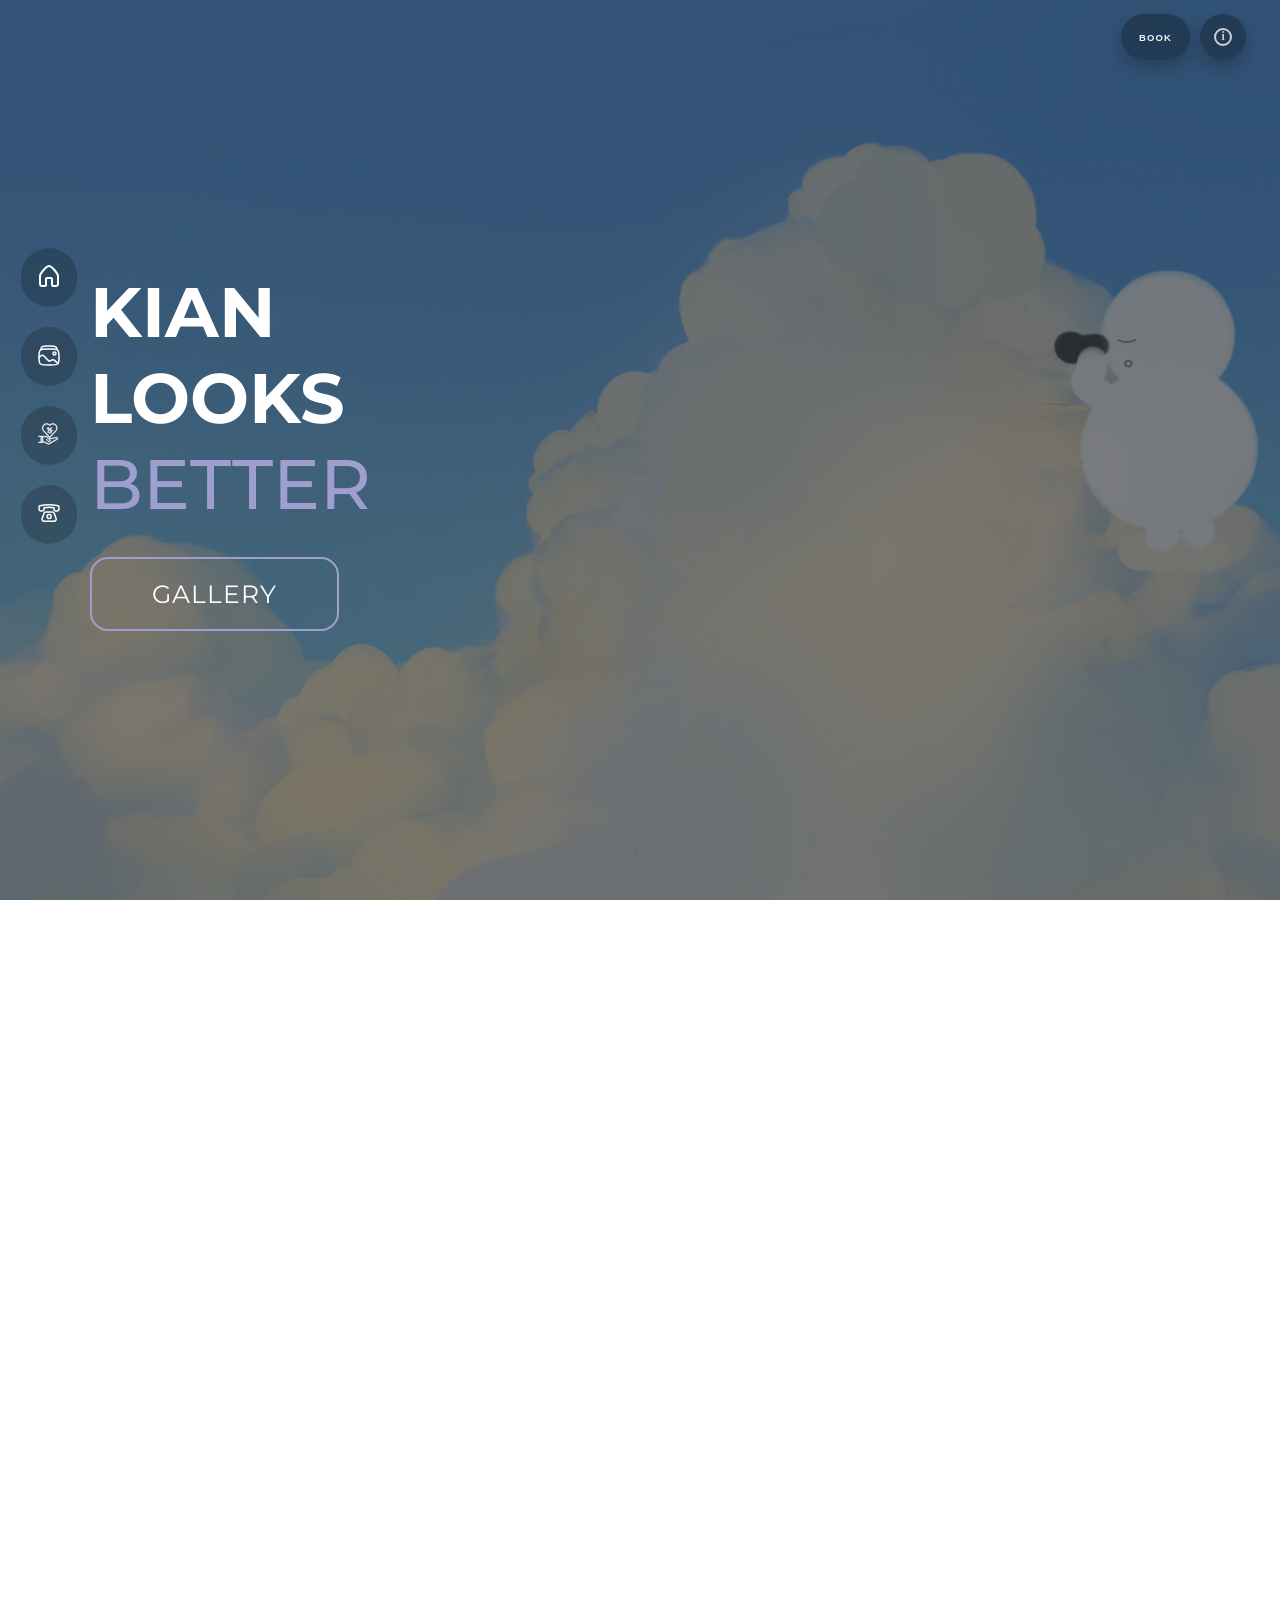
==== commit 915f32b9: "Fixed bugs and added more features" ====
--- a/index.html
+++ b/index.html
@@ -36,6 +36,9 @@
     <button class="commission-trigger-btn" id="commission-trigger-btn" type="button" aria-haspopup="dialog" aria-controls="commission-status-modal">
       BOOK
     </button>
+    <a class="about-top-btn" href="about.html" aria-label="About Kian Harrison">
+      <span aria-hidden="true">i</span>
+    </a>
     <div class="commission-status-modal" id="commission-status-modal" aria-hidden="true">
       <div class="commission-status-card commission-status-dialog" role="dialog" aria-modal="true" aria-labelledby="commission-status-heading">
         <button class="commission-status-close" id="commission-status-close" type="button" aria-label="Close commission modal">X</button>
@@ -58,6 +61,21 @@
         </div>
       </div>
     </div>
+  </div>
+  <div class="mobile-menu-shell">
+    <button class="mobile-menu-toggle" id="mobile-menu-toggle" type="button" aria-label="Open navigation menu" aria-controls="mobile-menu-panel" aria-expanded="false">
+      <span></span>
+      <span></span>
+      <span></span>
+    </button>
+    <div class="mobile-menu-backdrop" id="mobile-menu-backdrop" aria-hidden="true"></div>
+    <nav class="mobile-menu-panel" id="mobile-menu-panel" aria-label="Mobile navigation">
+      <a href="#hero">Home</a>
+      <a href="#gallery">Gallery</a>
+      <a href="#services">Commissions</a>
+      <a href="#contact">Contact</a>
+      <a href="about.html">About</a>
+    </nav>
   </div>
 
       <!-- Hero Section  -->
@@ -209,6 +227,47 @@
       </section>
       <!-- End Service Section -->
       <br><br><br>
+      <!-- Reviews Section -->
+      <section id="reviews">
+        <div class="reviews container">
+          <div class="reviews-top">
+            <h1 class="section-title">Client <span>reviews</span></h1>
+          </div>
+          <div class="reviews-viewport" aria-label="Client reviews carousel">
+            <div class="reviews-grid">
+              <article class="review-card">
+                <div class="review-meta">
+                  <strong>Skye</strong>
+                  <span>Fiverr animation client</span>
+                </div>
+                <p class="review-text">"Kian is a great animator. He captured what I intended carefully, paid close attention to detail, and made the story-time animation feel expressive and clear. Highly recommended."</p>
+              </article>
+              <article class="review-card">
+                <div class="review-meta">
+                  <strong>Mercy</strong>
+                  <span>Explainer video client</span>
+                </div>
+                <p class="review-text">"The explainer video came out really good. Kian used clear visual communication without crowding it with unnecessary fancy effects, so the message was easy to follow from start to finish."</p>
+              </article>
+              <article class="review-card">
+                <div class="review-meta">
+                  <strong>Blue Studio</strong>
+                  <span>Motion graphics campaign</span>
+                </div>
+                <p class="review-text">"Kian worked on an ad campaign for us, and the motion graphics helped make the business easier to understand and easier to advertise. The final visuals were clean, useful, and helped convert customers."</p>
+              </article>
+              <article class="review-card review-card-duplicate" aria-hidden="true">
+                <div class="review-meta">
+                  <strong>Skye</strong>
+                  <span>Fiverr animation client</span>
+                </div>
+                <p class="review-text">"Kian is a great animator. He captured what I intended carefully, paid close attention to detail, and made the story-time animation feel expressive and clear. Highly recommended."</p>
+              </article>
+            </div>
+          </div>
+        </div>
+      </section>
+      <!-- End Reviews Section -->
       <!-- Contact Section -->
       <section id="contact">
         <div class="contact container">
@@ -236,12 +295,12 @@
             </div>
               <div class="contact-item">
       
-              <a class="icon contact-icon-link" href="https://www.instagram.com/kianlooksbetter/" target="_blank" rel="noopener noreferrer" aria-label="Open KianLooksBetter on Instagram">
+              <a class="icon contact-icon-link" href="https://www.instagram.com/kianlooksbetter.art/" target="_blank" rel="noopener noreferrer" aria-label="Open kianlooksbetter.art on Instagram">
                 <img src="https://img.icons8.com/ios-filled/100/000000/instagram-new--v1.png" alt="Instagram" />
               </a>
               <div class="contact-info">
-                <a href="https://www.instagram.com/kianlooksbetter/" target="_blank"><h1>Instagram</h1>
-                <h2>KianLooksBetter</h2></a>
+                <a href="https://www.instagram.com/kianlooksbetter.art/" target="_blank"><h1>Instagram</h1>
+                <h2>kianlooksbetter.art</h2></a>
               </div>
             </div>   	
           </div>
@@ -260,9 +319,9 @@
         </div>
         <div class="footer-social-links" style="display: flex; padding-top: 2%; padding-bottom: 10px;">
           <div style=" opacity: 0.5;"><a href="https://www.youtube.com/@kianlooksbetter" target="_blank"><img src="icons/youtube-icon.svg" /></a></div>
-          <div style=" opacity: 0.5;"><a href="https://www.instagram.com/kianlooksbetter" target="_blank"><img src="icons/instagram-icon.svg" /></a></div>
+          <div style=" opacity: 0.5;"><a href="https://www.instagram.com/kianlooksbetter.art" target="_blank"><img src="icons/instagram-icon.svg" /></a></div>
           <div style=" opacity: 0.5;"><a href="https://cm.linkedin.com/in/kianlooksbetter" target="_blank"><img src="icons/linkedin-icon.svg" /></a></div>
-          <div style=" opacity: 0.5;"><a href="https://www.deviantart.com/kianlooksbetter" target="_blank"><img style="border-radius: 50%;" src="icons/deviantart-icon.svg" /></a></div>
+          <div style=" opacity: 0.5;"><a href="https://www.fiverr.com/kian_harrison" target="_blank"><img style="border-radius: 50%;" src="icons/fiverr-icon.svg" /></a></div>
         </div>
           <p style="padding-bottom: 2%;">© All rights reserved by Kian Harrison</p>
         </div>
--- a/css/style.css
+++ b/css/style.css
@@ -807,6 +807,173 @@
 }
 /*End contact Section */
 
+/* Reviews Section */
+#reviews .reviews {
+  width: min(1180px, 92%);
+  min-height: auto;
+  flex-direction: column;
+  align-items: stretch;
+  justify-content: flex-start;
+  gap: 28px;
+  margin: 0 auto;
+  padding: 76px 0 48px;
+}
+
+#reviews .reviews-top {
+  width: 100%;
+}
+
+#reviews .reviews-top .section-title {
+  display: block;
+  width: 100%;
+  margin-bottom: 0;
+  text-align: center;
+}
+
+.reviews-viewport {
+  width: 100%;
+  overflow: visible;
+}
+
+.reviews-grid {
+  width: 100%;
+  display: grid;
+  grid-template-columns: repeat(3, minmax(0, 1fr));
+  gap: 20px;
+}
+
+.review-card {
+  min-height: 188px;
+  padding: 24px;
+  border-radius: 16px;
+  display: flex;
+  flex-direction: column;
+  justify-content: flex-start;
+  background: rgba(255, 255, 255, 0.88);
+  box-shadow: 0px 0px 14px 0 #0000002c;
+  border: 1px solid rgba(62, 62, 85, 0.13);
+  transition: transform 0.25s ease, box-shadow 0.25s ease;
+}
+
+.review-card:hover {
+  transform: translateY(-3px);
+  box-shadow: 0px 0px 30px 0 #0000002c;
+}
+
+.review-text {
+  margin: 0;
+  color: rgb(47, 47, 65);
+  font-size: 1.45rem;
+  line-height: 2.5rem;
+  text-align: left;
+}
+
+.review-meta {
+  margin: 0 0 16px;
+  padding: 0 0 12px;
+  border-bottom: 1px solid rgba(62, 62, 85, 0.12);
+  display: flex;
+  flex-direction: column;
+  gap: 4px;
+  text-align: left;
+}
+
+.review-meta strong {
+  color: rgb(62, 62, 85);
+  font-size: 1.55rem;
+  font-weight: 700;
+}
+
+.review-meta span {
+  color: rgba(62, 62, 85, 0.74);
+  font-size: 1.15rem;
+  font-weight: 500;
+}
+
+.review-card-duplicate {
+  display: none;
+}
+/* End Reviews Section */
+
+/* About Page */
+.about-page {
+  min-height: 100%;
+  background:
+    linear-gradient(rgba(255, 255, 255, 0.82), rgba(255, 255, 255, 0.88)),
+    url("../hero/hero-img.jpg") center / cover fixed;
+}
+
+.about-page-main {
+  min-height: 100vh;
+  margin-left: 90px;
+  padding: 90px 5% 120px;
+  display: flex;
+  align-items: center;
+  justify-content: center;
+}
+
+.about-profile {
+  width: min(75vw, 1120px);
+  min-height: min(620px, 76vh);
+  display: grid;
+  grid-template-columns: minmax(260px, 0.9fr) minmax(0, 1.1fr);
+  align-items: stretch;
+  gap: 0;
+  background: rgba(255, 255, 255, 0.94);
+  border: 1px solid rgba(62, 62, 85, 0.1);
+  border-radius: 8px;
+  box-shadow: 0 22px 42px rgba(0, 0, 0, 0.16);
+  overflow: hidden;
+}
+
+.about-mobile-heading {
+  display: none;
+}
+
+.about-portrait-wrap {
+  min-height: 100%;
+  background: rgba(229, 229, 239, 0.55);
+}
+
+.about-portrait {
+  display: block;
+  width: 100%;
+  height: 100%;
+  object-fit: cover;
+}
+
+.about-copy {
+  padding: clamp(30px, 4vw, 54px);
+  display: flex;
+  flex-direction: column;
+  justify-content: center;
+}
+
+.about-kicker {
+  margin: 0 0 10px;
+  color: rgb(158, 158, 207);
+  font-size: 1.15rem;
+  font-weight: 700;
+  text-transform: uppercase;
+  letter-spacing: 0.08rem;
+}
+
+.about-copy h1 {
+  margin: 0 0 18px;
+  color: rgb(62, 62, 85);
+  font-size: clamp(3.2rem, 4vw, 5rem);
+  line-height: 1.08;
+  font-weight: 600;
+}
+
+.about-copy p {
+  color: rgb(47, 47, 65);
+  font-size: 1.55rem;
+  line-height: 2.75rem;
+  text-align: left;
+}
+/* End About Page */
+
 /* Footer */
 #footer {
   background-color:#0000003b;
@@ -1512,7 +1679,9 @@
   z-index: 210;
   width: min(360px, calc(100vw - 32px));
   display: flex;
+  align-items: center;
   justify-content: flex-end;
+  gap: 10px;
   transition: transform 0.28s ease, opacity 0.28s ease;
 }
 
@@ -1526,6 +1695,22 @@
   transform: translateY(calc(100% + 24px));
   opacity: 0;
   pointer-events: none;
+}
+
+.mobile-menu-shell {
+  display: none;
+}
+
+.mobile-menu-toggle {
+  display: none;
+}
+
+.mobile-menu-backdrop {
+  display: none;
+}
+
+.mobile-menu-panel {
+  display: none;
 }
 
 .commission-trigger-btn {
@@ -2023,6 +2208,193 @@
 }
 
 @media (max-width: 999px) {
+  .nav-grid {
+    display: none;
+  }
+
+  .nav-grid2 {
+    display: none !important;
+  }
+
+  .feed-grid {
+    margin-left: 0;
+    margin-right: 0;
+  }
+
+  #hero {
+    background-size: cover;
+    background-position: center center;
+    background-repeat: no-repeat;
+    background-color: #050506;
+  }
+
+  #hero .hero {
+    min-height: clamp(360px, 68vh, 520px);
+    padding: 54px 26px 26px;
+    align-items: center;
+  }
+
+  #hero h1 {
+    font-size: clamp(3.4rem, 11vw, 5.2rem);
+    line-height: 1.05;
+  }
+
+  #hero .cta {
+    margin-top: 18px;
+    padding: 12px 30px;
+    font-size: 1.7rem;
+  }
+
+  #hero + br,
+  #hero + br + br,
+  #hero + br + br + br,
+  #hero + br + br + br + br,
+  #hero + br + br + br + br + br,
+  #hero + br + br + br + br + br + br {
+    display: none;
+  }
+
+  body:not(.gallery-page) #gallery {
+    padding-top: 54px;
+  }
+
+  .contain {
+    width: 92%;
+    padding: 24px 0;
+  }
+
+  .photo-gallery {
+    grid-template-columns: 1fr;
+    gap: 14px;
+  }
+
+  .photo-gallery > div {
+    height: auto;
+    overflow: visible;
+    background: rgba(229, 229, 239, 0.42);
+  }
+
+  .photo-gallery div img {
+    height: auto;
+    object-fit: contain;
+    display: block;
+  }
+
+  .white-paint {
+    display: none;
+  }
+
+  .mobile-menu-shell {
+    display: block;
+  }
+
+  .mobile-menu-toggle {
+    position: fixed;
+    top: 10px;
+    left: 10px;
+    z-index: 230;
+    width: 46px;
+    height: 46px;
+    border: none;
+    border-radius: 999px;
+    background: rgba(0, 0, 0, 0.28);
+    box-shadow: 0 8px 20px rgba(0, 0, 0, 0.24);
+    backdrop-filter: blur(8px) saturate(100%);
+    -webkit-backdrop-filter: blur(8px) saturate(100%);
+    display: flex;
+    flex-direction: column;
+    align-items: center;
+    justify-content: center;
+    gap: 5px;
+    cursor: pointer;
+    transition: transform 0.24s ease, background-color 0.24s ease, box-shadow 0.24s ease;
+  }
+
+  .mobile-menu-toggle span {
+    width: 20px;
+    height: 2px;
+    border-radius: 999px;
+    background: rgba(255, 255, 255, 0.94);
+    transition: transform 0.24s ease, opacity 0.24s ease;
+  }
+
+  .mobile-menu-toggle.open {
+    background: rgba(10, 12, 18, 0.72);
+  }
+
+  .mobile-menu-toggle.open span:nth-child(1) {
+    transform: translateY(7px) rotate(45deg);
+  }
+
+  .mobile-menu-toggle.open span:nth-child(2) {
+    opacity: 0;
+  }
+
+  .mobile-menu-toggle.open span:nth-child(3) {
+    transform: translateY(-7px) rotate(-45deg);
+  }
+
+  .mobile-menu-backdrop {
+    position: fixed;
+    inset: 0;
+    z-index: 215;
+    display: block;
+    background: rgba(0, 0, 0, 0.2);
+    backdrop-filter: blur(4px);
+    -webkit-backdrop-filter: blur(4px);
+    opacity: 0;
+    pointer-events: none;
+    transition: opacity 0.28s ease;
+  }
+
+  .mobile-menu-backdrop.open {
+    opacity: 1;
+    pointer-events: auto;
+  }
+
+  .mobile-menu-panel {
+    position: fixed;
+    top: 0;
+    left: 0;
+    bottom: 0;
+    z-index: 220;
+    width: min(285px, 82vw);
+    display: flex;
+    flex-direction: column;
+    justify-content: center;
+    gap: 10px;
+    padding: 88px 24px 40px;
+    background: rgba(10, 12, 18, 0.84);
+    border-right: 1px solid rgba(255, 255, 255, 0.12);
+    box-shadow: 18px 0 36px rgba(0, 0, 0, 0.28);
+    backdrop-filter: blur(14px) saturate(110%);
+    -webkit-backdrop-filter: blur(14px) saturate(110%);
+    transform: translateX(-104%);
+    transition: transform 0.32s cubic-bezier(0.22, 1, 0.36, 1);
+  }
+
+  .mobile-menu-panel.open {
+    transform: translateX(0);
+  }
+
+  .mobile-menu-panel a {
+    color: rgba(255, 255, 255, 0.92);
+    font-size: 2rem;
+    font-weight: 600;
+    line-height: 1.2;
+    letter-spacing: 0;
+    padding: 15px 2px;
+    border-bottom: 1px solid rgba(255, 255, 255, 0.12);
+    transition: color 0.22s ease, transform 0.22s ease;
+  }
+
+  .mobile-menu-panel a:active,
+  .mobile-menu-panel a:focus-visible {
+    color: rgb(158, 158, 207);
+    transform: translateX(4px);
+    outline: none;
+  }
+
   .gallery-filter-row {
     gap: 8px;
   }
@@ -2065,6 +2437,7 @@
   .quick-dm-links {
     right: 10px;
     top: 10px;
+    margin-right: 0;
     width: min(320px, calc(100vw - 20px));
   }
 
@@ -2107,6 +2480,67 @@
   100% {
     transform: scale(0.95);
     box-shadow: 0 0 0 0 rgba(41, 212, 100, 0);
+  }
+}
+
+@keyframes reviews_mobile_slide {
+  0%,
+  26% {
+    transform: translateX(0);
+  }
+  27.8% {
+    transform: translateX(-1.8%);
+  }
+  29.2% {
+    transform: translateX(1%);
+  }
+  30.5% {
+    transform: translateX(-1.2%);
+  }
+  33.33%,
+  58.66% {
+    transform: translateX(-25%);
+  }
+  60.2% {
+    transform: translateX(-26.8%);
+  }
+  61.6% {
+    transform: translateX(-24.1%);
+  }
+  63% {
+    transform: translateX(-25.7%);
+  }
+  66.66%,
+  92% {
+    transform: translateX(-50%);
+  }
+  93.6% {
+    transform: translateX(-51.8%);
+  }
+  95% {
+    transform: translateX(-49.1%);
+  }
+  96.3% {
+    transform: translateX(-50.7%);
+  }
+  100% {
+    transform: translateX(-75%);
+  }
+}
+
+@media (min-width: 1000px) {
+  #reviews {
+    margin-top: 0;
+  }
+
+  #reviews .reviews {
+    gap: 38px;
+    padding-top: 104px;
+    padding-bottom: 74px;
+  }
+
+  #contact .contact {
+    padding-top: 82px;
   }
 }
 
@@ -2189,6 +2623,10 @@
     filter: none;
     transition: none;
   }
+
+  .reviews-grid {
+    animation: none;
+  }
 }
 
 @media (max-width: 999px) {
@@ -2198,6 +2636,140 @@
 
   .animation-detail-player {
     min-height: min(52vh, 420px);
+  }
+}
+
+@media (max-width: 999px) {
+  #reviews .reviews {
+    width: 100%;
+    gap: 20px;
+    padding: 56px 0 36px;
+  }
+
+  #reviews .reviews-top {
+    padding: 0 18px;
+  }
+
+  .reviews-viewport {
+    width: min(75vw, 380px);
+    margin: 0 auto;
+    overflow: hidden;
+    padding: 12px 0;
+  }
+
+  .reviews-grid {
+    width: 400%;
+    display: flex;
+    gap: 0;
+    animation: reviews_mobile_slide 33s ease-in-out infinite;
+    will-change: transform;
+  }
+
+  .review-card,
+  .review-card-duplicate {
+    flex: 0 0 calc(25% - 20px);
+    min-height: 270px;
+    display: flex;
+    margin: 0 10px;
+    padding: 24px 20px;
+    border-radius: 18px;
+    background: rgba(255, 255, 255, 0.96);
+    box-shadow: 0 8px 18px rgba(0, 0, 0, 0.09);
+    border: 1px solid rgba(62, 62, 85, 0.14);
+  }
+
+  .review-card:hover {
+    transform: none;
+    box-shadow: 0 8px 18px rgba(0, 0, 0, 0.09);
+  }
+
+  .review-text {
+    font-size: 1.34rem;
+    line-height: 2.35rem;
+  }
+
+  .review-meta strong {
+    font-size: 1.45rem;
+  }
+
+  #contact .contact-info a,
+  #contact .contact-info a h1,
+  #contact .contact-info a h2,
+  #contact .contact-info a:hover h1,
+  #contact .contact-info a:hover h2,
+  #contact .contact-info a:focus-visible h1,
+  #contact .contact-info a:focus-visible h2 {
+    color: rgb(62, 62, 85);
+  }
+
+  #contact .contact-info a {
+    cursor: default;
+  }
+
+  .about-top-btn {
+    display: none;
+  }
+
+  .about-page {
+    background:
+      linear-gradient(rgba(255, 255, 255, 0.86), rgba(255, 255, 255, 0.9)),
+      url("../hero/hero-img.jpg") center / cover fixed;
+  }
+
+  .about-page-main {
+    min-height: 100vh;
+    margin-left: 0;
+    padding: 84px 0 96px;
+  }
+
+  .about-profile {
+    width: 75vw;
+    min-height: auto;
+    grid-template-columns: 1fr;
+  }
+
+  .about-mobile-heading {
+    display: block;
+    padding: 22px 20px 16px;
+  }
+
+  .about-mobile-heading h1 {
+    margin: 0 0 9px;
+    color: rgb(62, 62, 85);
+    font-size: clamp(2.8rem, 10vw, 4rem);
+    line-height: 1.08;
+    font-weight: 600;
+  }
+
+  .about-mobile-heading p {
+    margin: 0;
+    padding-bottom: 10px;
+    border-bottom: 1px solid rgba(62, 62, 85, 0.16);
+    color: rgba(62, 62, 85, 0.58);
+    font-size: 1.04rem;
+    line-height: 1.65rem;
+    font-weight: 600;
+    text-transform: uppercase;
+    letter-spacing: 0.04rem;
+  }
+
+  .about-portrait-wrap {
+    min-height: 0;
+    height: clamp(230px, 76vw, 390px);
+  }
+
+  .about-copy {
+    padding: 22px 20px 28px;
+  }
+
+  .about-copy .about-kicker,
+  .about-copy h1 {
+    display: none;
+  }
+
+  .about-copy p {
+    font-size: 1.38rem;
+    line-height: 2.45rem;
   }
 }
 
@@ -2483,3 +3055,295 @@
     padding-right: clamp(14px, 5.8vw, 44px) !important;
   }
 }
+
+.about-top-btn {
+  width: 46px;
+  height: 46px;
+  flex: 0 0 46px;
+  border-radius: 999px;
+  border: none;
+  display: inline-flex;
+  align-items: center;
+  justify-content: center;
+  background: rgba(0, 0, 0, 0.28);
+  color: rgba(255, 255, 255, 0.94);
+  box-shadow: 0 8px 20px rgba(0, 0, 0, 0.24);
+  backdrop-filter: blur(8px) saturate(100%);
+  -webkit-backdrop-filter: blur(8px) saturate(100%);
+  transition: transform 0.24s ease, box-shadow 0.24s ease, background-color 0.24s ease;
+}
+
+.about-top-btn span {
+  width: 18px;
+  height: 18px;
+  border: 2px solid currentColor;
+  border-radius: 50%;
+  display: inline-flex;
+  align-items: center;
+  justify-content: center;
+  opacity: 0.8;
+  font-size: 1.16rem;
+  font-weight: 700;
+  line-height: 1;
+  font-family: Georgia, serif;
+}
+
+.about-top-btn:hover,
+.about-top-btn:focus-visible {
+  transform: translateY(-1px);
+  background: rgba(255, 255, 255, 0.08);
+  box-shadow: 0 10px 24px rgba(0, 0, 0, 0.28);
+  outline: none;
+}
+
+/* Mobile image presentation fixes */
+@media (max-width: 999px) {
+  .art-image-stage {
+    touch-action: pan-y;
+  }
+
+  .art-image-stage .art-nav-arrow {
+    display: none !important;
+  }
+
+  .art-detail-page {
+    padding: 14px 4% 120px;
+    gap: 14px;
+  }
+
+  .art-detail-image-wrap {
+    padding: 0;
+    background: transparent;
+    box-shadow: none;
+  }
+
+  .art-detail-image-wrap #art-detail-image {
+    width: 100%;
+    height: auto !important;
+    max-height: none;
+    aspect-ratio: auto;
+    object-fit: contain !important;
+    object-position: center;
+    background: transparent;
+    display: block;
+  }
+
+  .art-detail-image-wrap #art-detail-image:hover,
+  .selected-img:hover {
+    transform: none;
+    box-shadow: none;
+  }
+
+  .art-process-section {
+    align-items: stretch;
+    gap: 6px;
+    margin-top: 8px;
+  }
+
+  .art-process-section .process-image {
+    width: auto !important;
+    height: 86px !important;
+    min-width: 0 !important;
+    flex: 1 1 0 !important;
+    object-fit: contain !important;
+    background: rgba(229, 229, 239, 0.42);
+    padding: 2px;
+  }
+
+  .gallery-page .feed-grid {
+    padding-left: 16px !important;
+    padding-right: 16px !important;
+  }
+
+  .gallery-page .gallery-filter-row {
+    flex-direction: row;
+    flex-wrap: nowrap;
+    align-items: flex-end;
+    gap: 10px;
+    padding: 8px 0 14px;
+  }
+
+  .gallery-page .gallery-filter-group {
+    flex: 1 1 0;
+    width: auto;
+    max-width: none;
+    min-width: 0;
+    gap: 6px;
+  }
+
+  .gallery-page .gallery-filter-select {
+    width: 100%;
+    min-width: 0;
+    height: 40px;
+    border: 1px solid rgba(62, 62, 85, 0.22);
+    border-radius: 10px;
+    background: rgba(255, 255, 255, 0.84);
+    color: rgb(47, 47, 65);
+    box-shadow: 0 6px 14px rgba(0, 0, 0, 0.07);
+    font-weight: 500;
+    padding: 0 8px;
+  }
+
+  .gallery-page .gallery-filter-select:hover {
+    transform: none;
+    background-color: rgba(255, 255, 255, 0.86);
+    box-shadow: 0 8px 18px rgba(0, 0, 0, 0.1);
+  }
+
+  .gallery-page .gallery-filter-select:focus {
+    outline: 2px solid rgba(158, 158, 207, 0.45);
+    outline-offset: 2px;
+  }
+
+  .gallery-page .art-display-grid {
+    display: block;
+    column-count: 2;
+    column-gap: 10px;
+  }
+
+  .gallery-page .art-display-grid .card,
+  .gallery-page .art-display-grid .card:nth-child(1),
+  .gallery-page .art-display-grid .card:nth-child(3),
+  .gallery-page .art-display-grid .card:nth-child(5) {
+    grid-column: auto !important;
+    grid-row: auto !important;
+  }
+
+  .gallery-page .art-display-grid .card[data-category="art"] {
+    height: auto;
+    min-height: 0;
+    display: inline-block;
+    width: 100%;
+    margin: 0 0 10px;
+    break-inside: avoid;
+    padding: 5px;
+    border: 1px solid rgba(62, 62, 85, 0.1);
+    background: rgba(245, 245, 250, 0.74);
+    box-shadow: 0 8px 16px rgba(0, 0, 0, 0.12);
+  }
+
+  .gallery-page .art-display-grid .card[data-category="art"] .art-link {
+    display: block;
+    line-height: 0;
+  }
+
+  .gallery-page .art-display-grid .card[data-category="art"] .gallery-media {
+    width: 100% !important;
+    height: auto !important;
+    object-fit: contain !important;
+    display: block;
+    background: transparent;
+    border-radius: 4px !important;
+  }
+
+  .gallery-page .art-display-grid .card[data-category="art"]:hover .gallery-media {
+    transform: none;
+    filter: none;
+    box-shadow: none;
+  }
+
+  .gallery-page .art-display-grid.animation-layout {
+    display: grid;
+    grid-template-columns: 1fr;
+    grid-auto-rows: clamp(220px, 58vw, 360px);
+  }
+
+  .gallery-page .art-display-grid .card.gallery-hidden {
+    display: none !important;
+  }
+
+  .commission-status-modal {
+    align-items: center;
+    justify-content: center;
+  }
+
+  .commission-status-dialog {
+    margin-top: 0;
+  }
+}
+
+@media (max-width: 420px) {
+  .gallery-page .gallery-filter-row {
+    gap: 8px;
+  }
+
+  .gallery-page .gallery-filter-group label {
+    font-size: 0.95rem;
+  }
+
+  .gallery-page .gallery-filter-select {
+    font-size: 1.2rem;
+    padding: 0 28px 0 8px;
+  }
+}
+
+/* Desktop gallery: full-image masonry layout */
+@media (min-width: 1000px) {
+  .gallery-page .art-display-grid {
+    display: block;
+    column-count: 3;
+    column-gap: 16px;
+    grid-auto-rows: auto;
+  }
+
+  .gallery-page .art-display-grid .card,
+  .gallery-page .art-display-grid .card:nth-child(1),
+  .gallery-page .art-display-grid .card:nth-child(3),
+  .gallery-page .art-display-grid .card:nth-child(5) {
+    grid-column: auto !important;
+    grid-row: auto !important;
+  }
+
+  .gallery-page .art-display-grid .card[data-category="art"] {
+    display: inline-block;
+    width: 100%;
+    height: auto;
+    min-height: 0;
+    margin: 0 0 16px;
+    break-inside: avoid;
+    padding: 6px;
+    background: rgba(245, 245, 250, 0.7);
+    border: 1px solid rgba(62, 62, 85, 0.1);
+    box-shadow: 0 10px 22px rgba(0, 0, 0, 0.16);
+  }
+
+  .gallery-page .art-display-grid .card[data-category="art"] .art-link {
+    display: block;
+    line-height: 0;
+  }
+
+  .gallery-page .art-display-grid .card[data-category="art"] .gallery-media {
+    width: 100% !important;
+    height: auto !important;
+    object-fit: contain !important;
+    display: block;
+  }
+
+  .gallery-page .art-display-grid.animation-layout {
+    display: grid;
+    grid-template-columns: repeat(2, minmax(0, 1fr));
+    grid-auto-rows: clamp(220px, 28vw, 340px);
+  }
+
+  .gallery-page .art-display-grid .card.gallery-hidden {
+    display: none !important;
+  }
+}
+
+@media (max-width: 999px) {
+  body:not(.gallery-page) #gallery .contain {
+    width: min(86%, 420px);
+  }
+}
+
+@media (max-width: 999px) {
+  .about-top-btn {
+    display: none;
+  }
+}
+
+@media (prefers-reduced-motion: reduce) {
+  .reviews-grid {
+    animation: none;
+  }
+}
